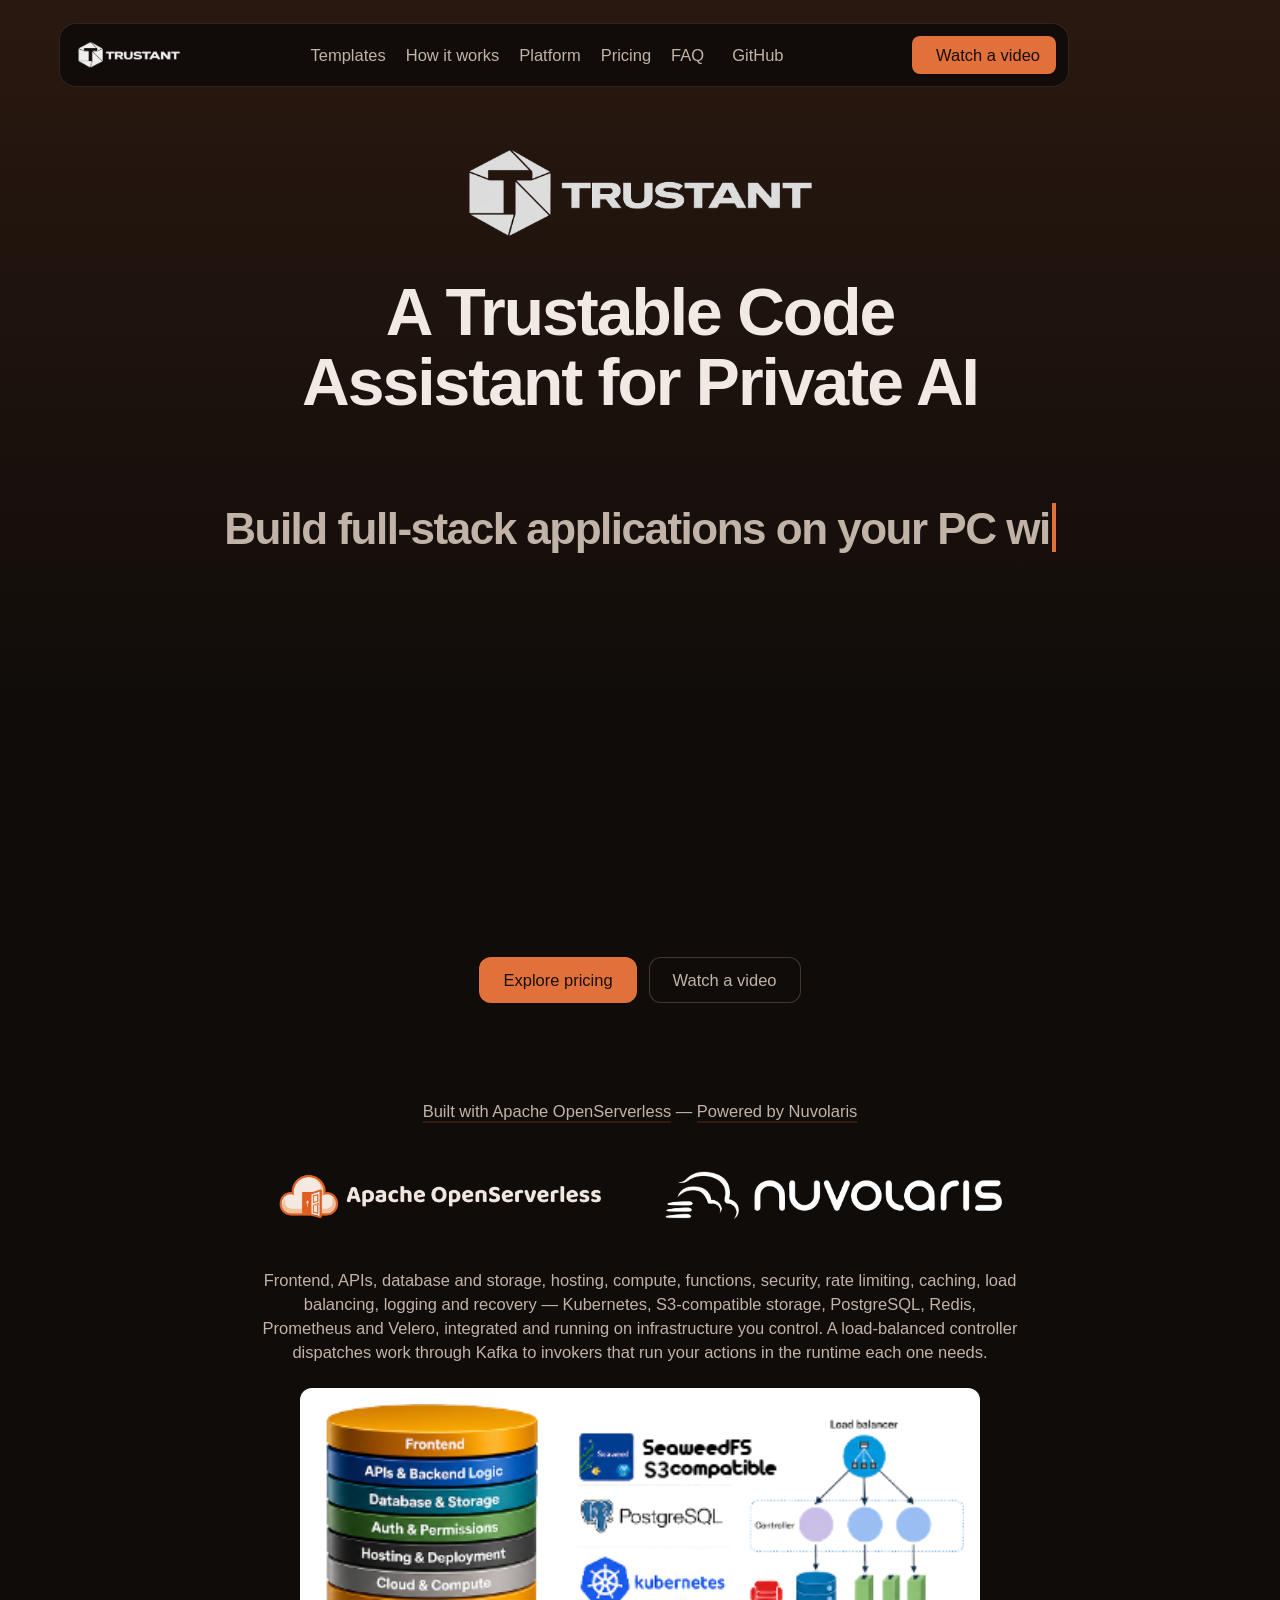
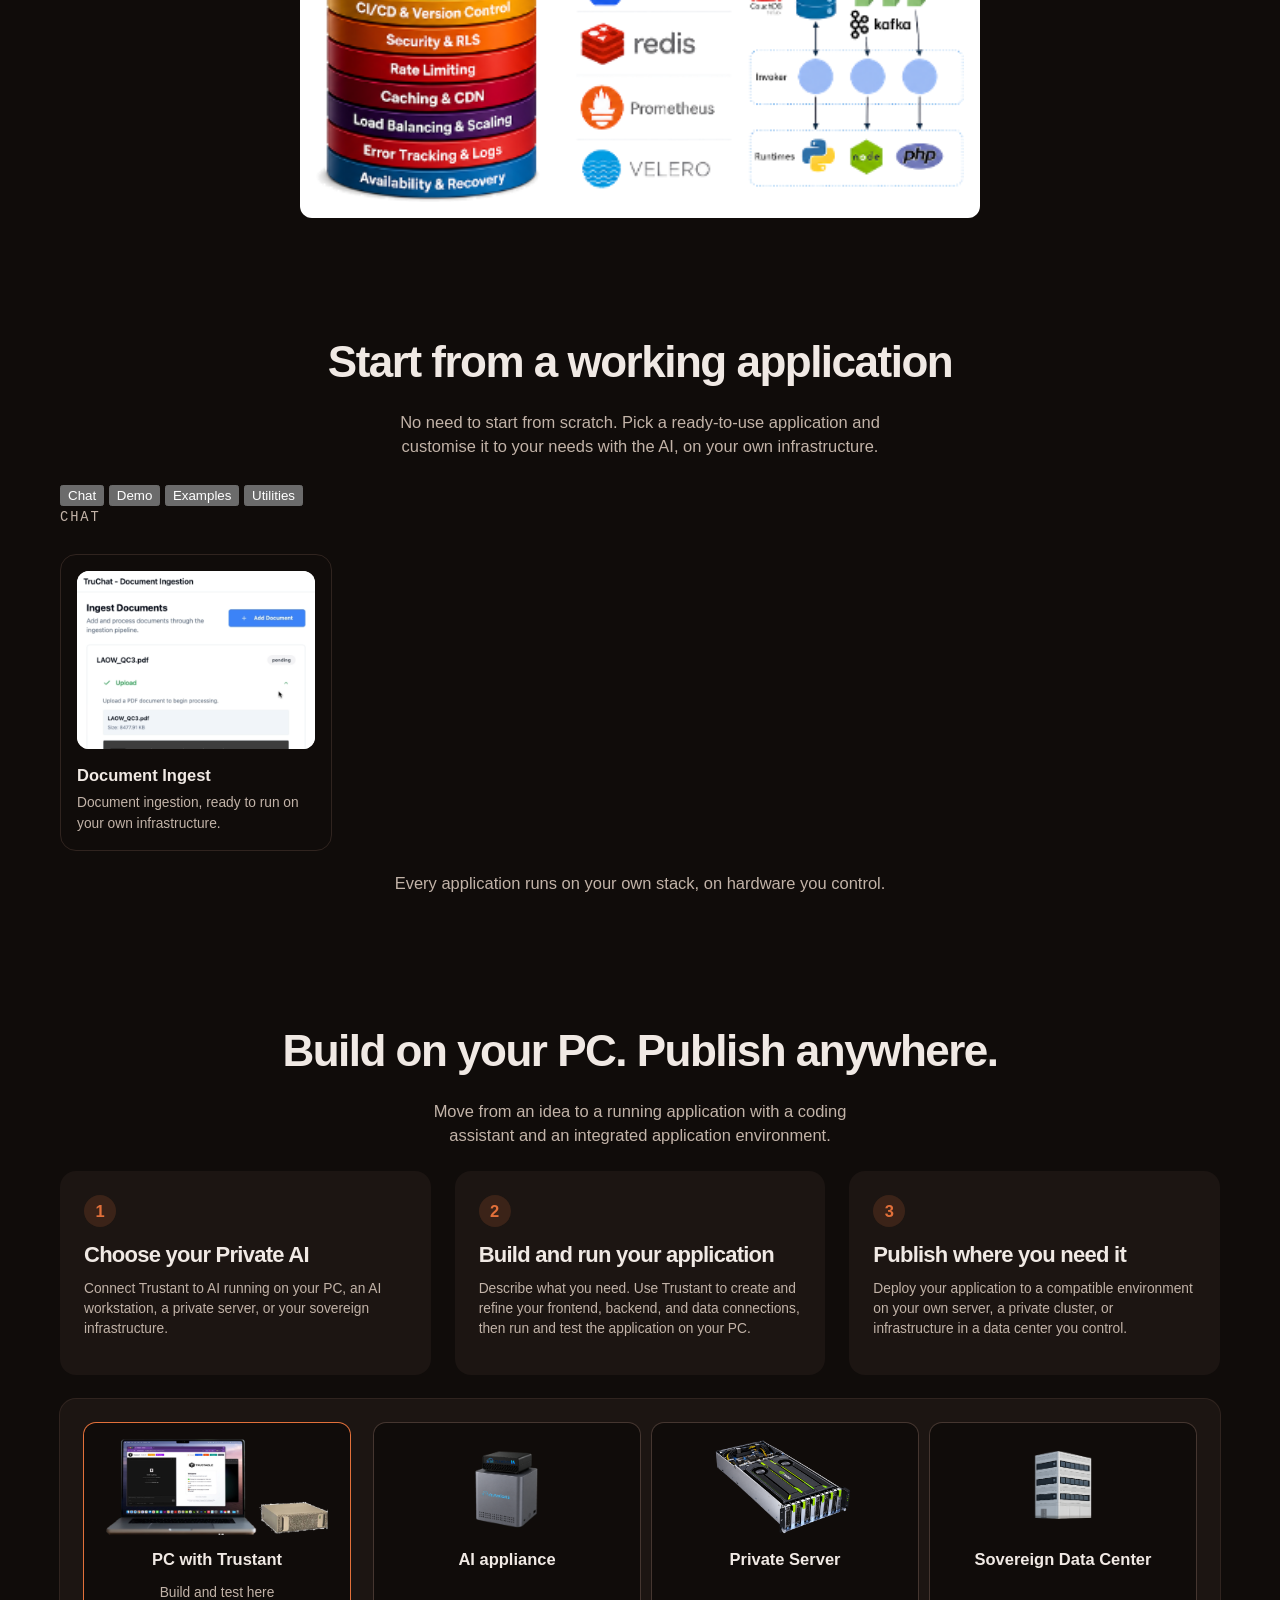
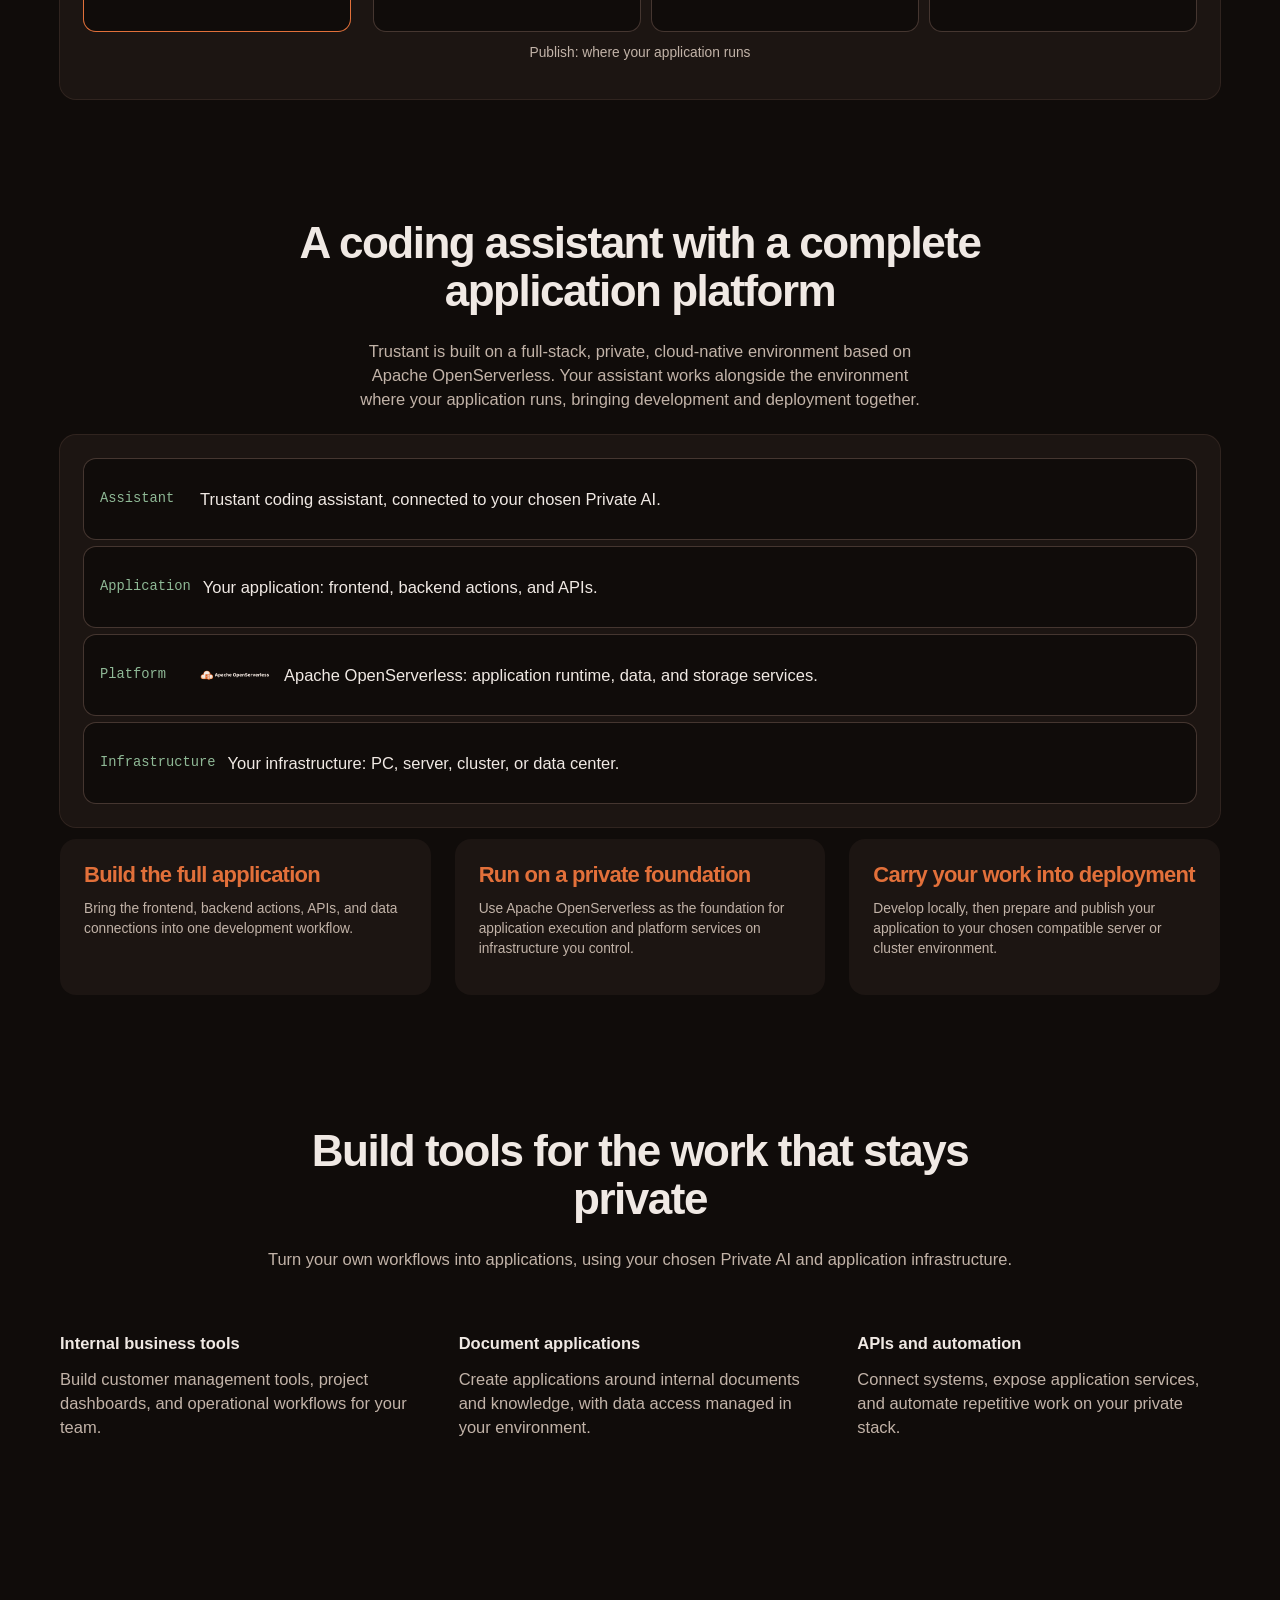
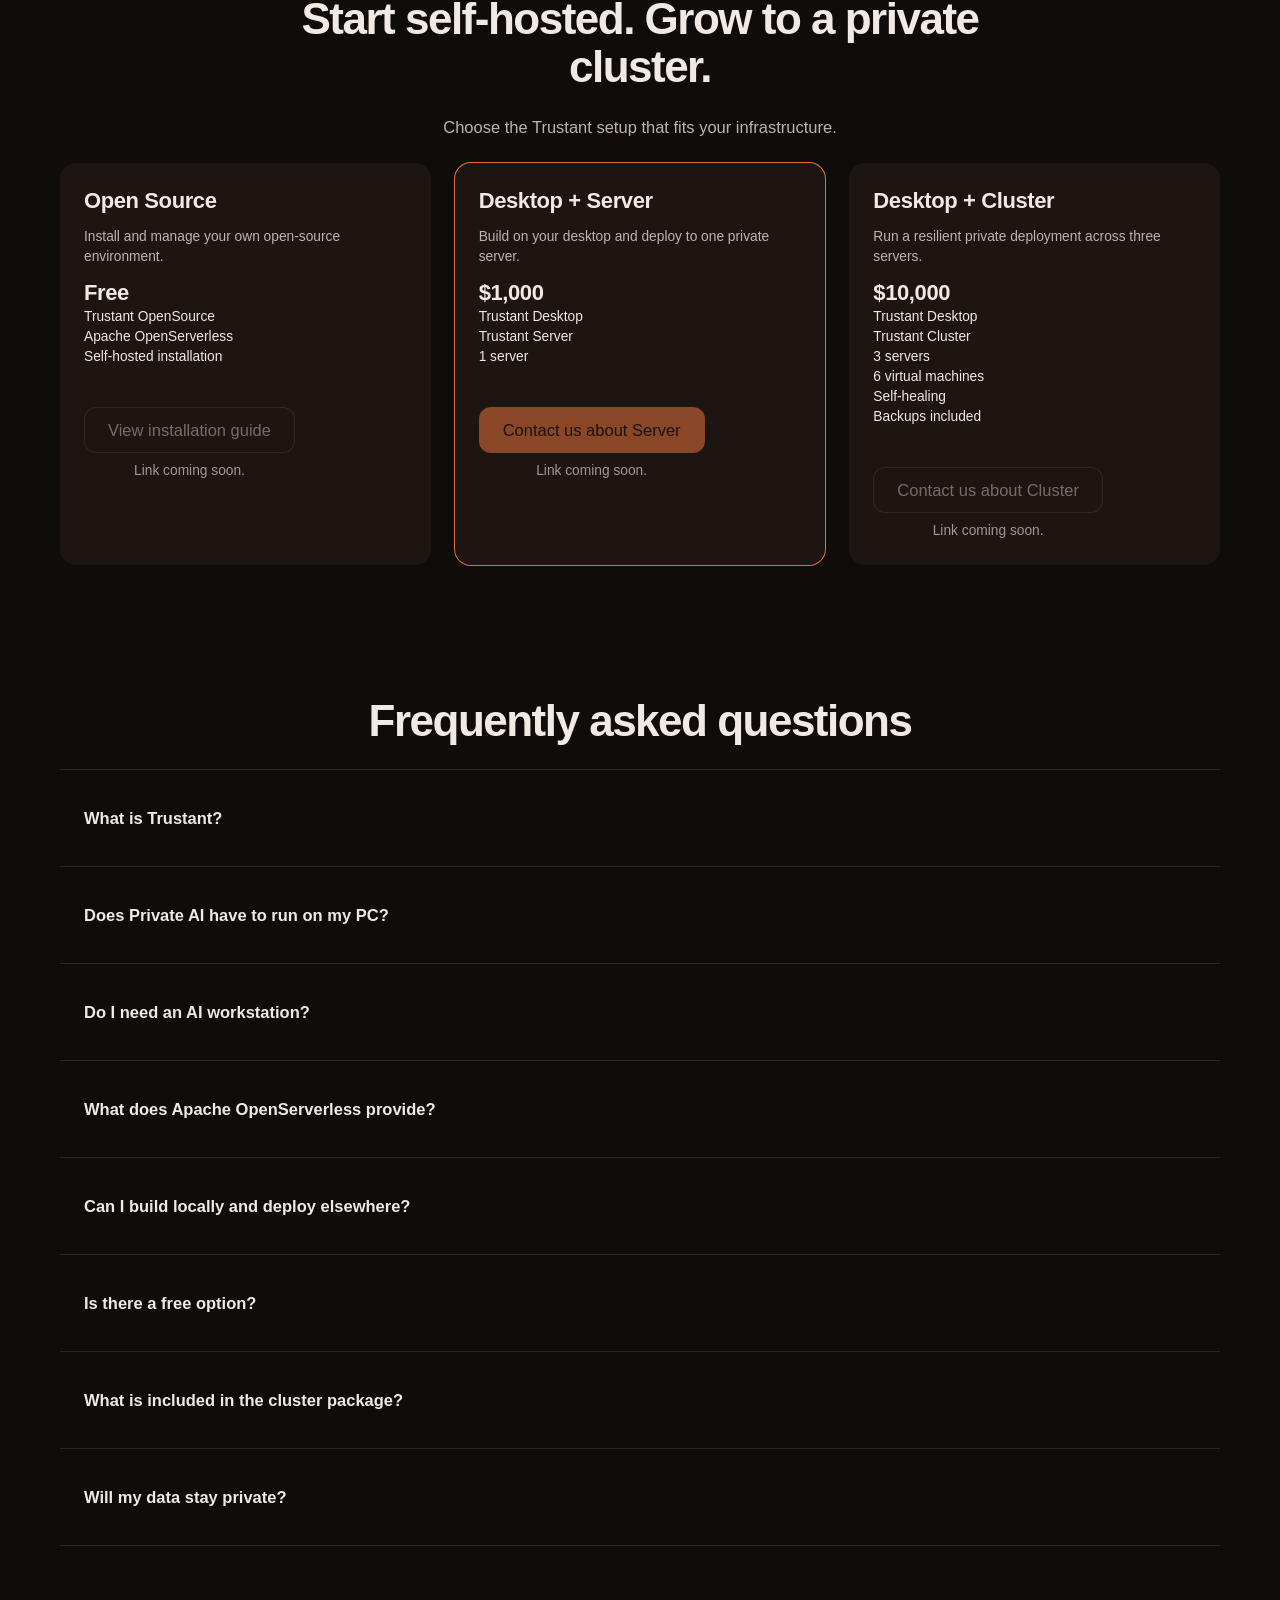
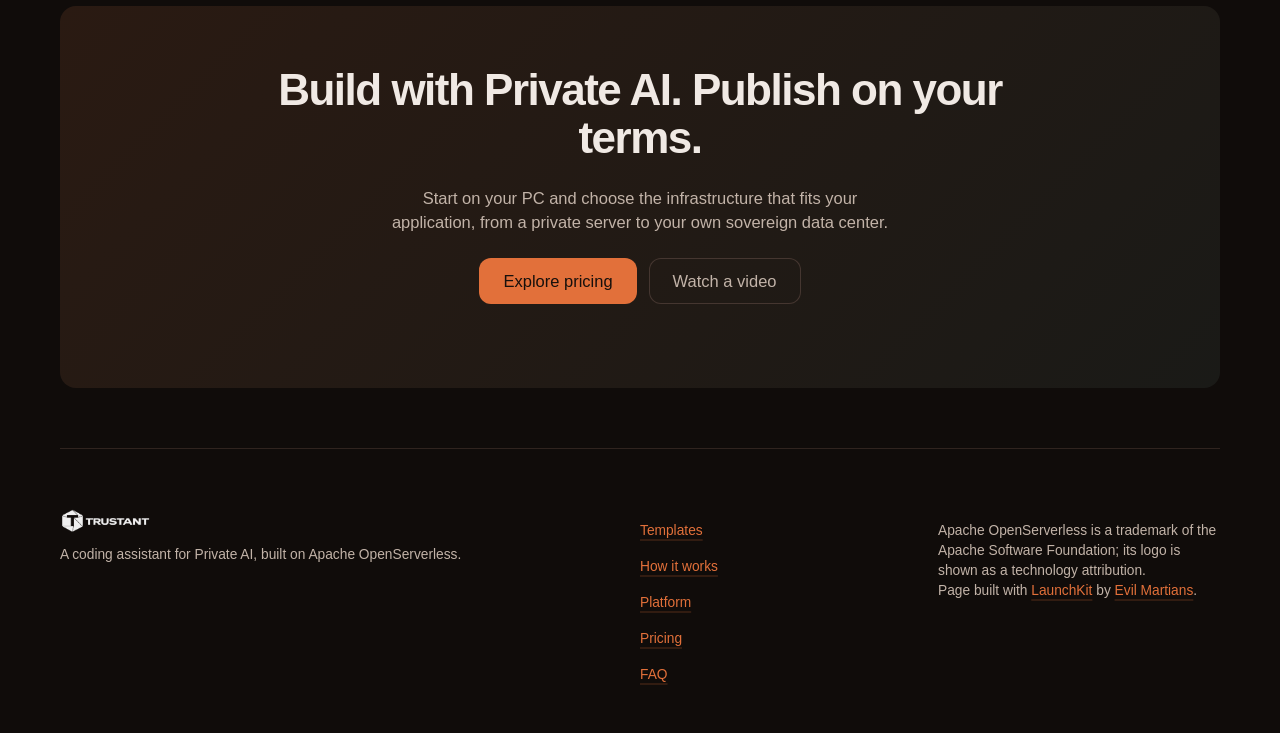
==== index1.html @ 0a7126ac "trustant new site" ====
<!DOCTYPE html>
<html lang="en" class="theme-light">

<head>
  <meta charset="utf-8" />
  <title>Trustant — A Trustable Code Assistant for Private AI</title>
  <meta
    content="Build full-stack applications with Private AI on your PC, workstation, private server, or sovereign infrastructure. Powered by Apache OpenServerless."
    name="description" />
  <meta content="width=device-width, initial-scale=1" name="viewport" />

  <!-- Open Graph -->
  <meta property="og:type" content="website" />
  <meta property="og:site_name" content="Trustant" />
  <meta property="og:locale" content="en_US" />
  <meta property="og:title" content="Trustant — A Trustable Code Assistant for Private AI" />
  <meta property="og:description"
    content="Build full-stack applications with Private AI on your PC, workstation, private server, or sovereign infrastructure. Powered by Apache OpenServerless." />
  <meta property="og:image" content="images/logo-trustant.png" />
  <meta name="twitter:card" content="summary_large_image" />
  <meta name="twitter:title" content="Trustant — A Trustable Code Assistant for Private AI" />
  <meta name="twitter:description"
    content="Build full-stack applications with Private AI on your PC, workstation, private server, or sovereign infrastructure. Powered by Apache OpenServerless." />
  <meta name="twitter:image" content="images/logo-trustant.png" />

  <!-- Favicon and icons -->
  <link rel="icon" href="images/favicon/favicon.ico" sizes="32x32" />
  <link rel="icon" href="images/favicon/icon.svg" type="image/svg+xml" />
  <link rel="apple-touch-icon" href="images/favicon/apple-touch-icon.png" />

  <!-- Preload fonts (hosted locally; no remote font services) -->
  <link rel="preload" href="fonts/InterVariable.woff2" as="font" type="font/woff2" crossorigin />

  <!-- Styles -->
  <link href="vendor/font-awesome-6.7.2/css/all.min.css" rel="stylesheet" />
  <link href="css/index.css" rel="stylesheet" type="text/css" />
  <link href="css/pricing.css" rel="stylesheet" type="text/css" />
  <link href="css/tablet.css" rel="stylesheet" type="text/css" />
  <link href="css/mobile.css" rel="stylesheet" type="text/css" />
  <link href="css/trustant.css?v=2" rel="stylesheet" type="text/css" />
  <script src="js/main.js?v=2" type="text/javascript" defer></script>

  <!--
    Hold the first paint until the page is assembled, so nothing is shown
    half-built: no fallback-font flash, and no glimpse of the motto as a bare
    list before the typewriter takes it over.

    This is inline and in the head on purpose. It has to run before the body is
    parsed, which the deferred main.js cannot do. The class is also *added from
    script* rather than written into the markup or the stylesheet: if it lived
    there, a blocked or failed script would leave the page permanently
    invisible. Applied here, the worst case is that the gate never goes up and
    the page renders exactly as it would have anyway.
  -->
  <script>
    (function () {
      var root = document.documentElement;
      root.classList.add("loading");

      // Never leave the page hidden because something stalled.
      var timer = setTimeout(reveal, 1500);

      function reveal() {
        clearTimeout(timer);
        root.classList.remove("loading");
      }

      // Fonts are the main cause of the visible reflow: document.fonts.ready
      // resolves once they have settled. Reveal on failure too, and wait for
      // the DOM either way so the motto is never seen as a bare list.
      document.addEventListener("DOMContentLoaded", function () {
        var fonts = document.fonts ? document.fonts.ready : null;
        if (fonts && fonts.then) fonts.then(reveal, reveal);
        else reveal();
      });
    })();
  </script>
</head>

<body>
  <a href="#main" class="skip-link">Skip to main content</a>
  <div class="background-gradient"></div>
  <div class="page-container">

    <!-- 1. Header -->
    <header class="nav-container">
      <a href="#top" class="nav-brand"><img src="images/logo-trustant.png" width="106" height="28"
          alt="Trustant" /></a>
      <nav id="site-nav" class="nav-menu" data-navigation aria-label="Sections">
        <a href="#templates" class="nav-link">Templates</a>
        <a href="#how-it-works" class="nav-link">How it works</a>
        <a href="#platform" class="nav-link">Platform</a>
        <a href="#pricing" class="nav-link">Pricing</a>
        <a href="#faq" class="nav-link">FAQ</a>
        <a href="https://github.com/trustant/trustant" class="nav-link nav-link-icon" target="_blank"
          rel="noopener">
          <span class="fa-brands fa-github icon s" aria-hidden="true"></span> GitHub
        </a>
        <div class="button-group stacked margin-top-l mobile-only">
          <button type="button" class="button primary" data-video-open>
            <span class="fa-solid fa-play icon s" aria-hidden="true"></span> Watch a video
          </button>
        </div>
      </nav>
      <div class="button-group">
        <button type="button" class="button primary compact hide-on-mobile nav-watch" data-video-open>
          <span class="fa-solid fa-play icon s" aria-hidden="true"></span> Watch a video
        </button>
        <button class="button ghost compact nav-hamburger" data-mobile-toggle aria-label="Show menu"
          aria-expanded="false" aria-controls="site-nav">
          <span class="fa-solid fa-bars icon m" aria-hidden="true"></span>
        </button>
      </div>
    </header>

    <main id="main">

      <!-- 2. Hero and introduction video -->
      <section id="top">
        <div class="heading hero centered">
          <img class="hero-logo" src="images/logo-trustant.png" width="360" height="94" alt="Trustant" />
          <h1 class="balanced">A Trustable Code Assistant for Private AI</h1>
          <!-- The messages ship as a plain list so they are all readable without
               JavaScript, or under reduced motion. The script replaces the list
               with a single line that composes each message in turn. -->
          <div class="motto" id="motto">
            <ul class="motto-list" id="motto-list">
              <li>Build full-stack applications on your PC with AI you control</li>
              <li>Run your AI locally, on a workstation, a private server or your own data center</li>
              <li>Then publish your application wherever you need it</li>
            </ul>
          </div>
          <figure class="hero-anim">
            <video class="hero-anim-video" src="video/truustant-anim.mp4" width="300" height="130" autoplay loop muted
              playsinline preload="auto"
              aria-label="Trustant building an application from a written description."></video>
          </figure>

          <div class="button-group margin-paragraph centered">
            <a href="#pricing" class="button primary">Explore pricing</a>
            <button type="button" class="button tertiary" data-video-open>Watch a video</button>
          </div>
        </div>

        <div class="tech-foundation">
          <p class="paragraph m secondary tech-foundation-lead">
            <a href="https://openserverless.apache.org" target="_blank" rel="noopener">Built with Apache
              OpenServerless</a> — <a href="https://nuvolaris.io" target="_blank" rel="noopener">Powered by
              Nuvolaris</a>
          </p>
          <!-- The logos repeat the two links above, so they are decorative here:
               announcing them again would read the same names twice over. -->
          <div class="tech-foundation-logos" aria-hidden="true">
            <a href="https://openserverless.apache.org" target="_blank" rel="noopener" class="tech-foundation-logo"
              tabindex="-1">
              <img src="images/apache-openserverless.png" width="2172" height="724" alt="" />
            </a>
            <a href="https://nuvolaris.io" target="_blank" rel="noopener" class="tech-foundation-logo"
              tabindex="-1">
              <img src="images/logo-nuvolaris.svg" width="2000" height="312" alt="" />
            </a>
          </div>
          <p class="paragraph m secondary tech-foundation-text">
            Frontend, APIs, database and storage, hosting, compute, functions, security, rate limiting, caching,
            load balancing, logging and recovery — Kubernetes, S3-compatible storage, PostgreSQL, Redis,
            Prometheus and Velero, integrated and running on infrastructure you control. A load-balanced
            controller dispatches work through Kafka to invokers that run your actions in the runtime each one
            needs.
          </p>
          <img class="stack-image" src="images/nuvolaris-stack.png" width="421" height="258" loading="lazy"
            alt="The platform stack: layered services alongside S3-compatible storage, PostgreSQL, Kubernetes, Redis, Prometheus and Velero, with a load-balanced controller, Kafka and multi-runtime invoker architecture." />
        </div>
      </section>

      <!-- 3. Templates -->
      <section id="templates">
        <div class="heading centered">
          <h2 class="no-top-margin">Start from a working application</h2>
          <p class="paragraph m secondary balanced">
            No need to start from scratch. Pick a ready-to-use application and customise it to your needs with
            the AI, on your own infrastructure.
          </p>
        </div>
        <!-- Progressive tabs: the groups below are a plain stacked list
             until the script turns them into tabpanels, so the whole
             catalogue stays readable without JavaScript. -->
        <div class="template-tabs" role="tablist" aria-label="Template groups">
          <button class="template-tab" type="button" role="tab" id="tab-chat"
            aria-controls="panel-chat" aria-selected="true">Chat</button>
          <button class="template-tab" type="button" role="tab" id="tab-demo"
            aria-controls="panel-demo" aria-selected="false">Demo</button>
          <button class="template-tab" type="button" role="tab" id="tab-examples"
            aria-controls="panel-examples" aria-selected="false">Examples</button>
          <button class="template-tab" type="button" role="tab" id="tab-utilities"
            aria-controls="panel-utilities" aria-selected="false">Utilities</button>
        </div>
        <div class="template-group" id="panel-chat" role="tabpanel" aria-labelledby="tab-chat">
          <h3 class="template-group-title">Chat</h3>
          <ul class="template-grid">
            <li class="template-card">
              <a href="https://github.com/trustable-ai/truingest" target="_blank" rel="noopener">
                <span class="template-shot">
                  <img src="images/templates/truingest.png" width="600" height="800" loading="lazy" alt="" />
                </span>
                <span class="template-name">Document Ingest</span>
                <span class="template-note">Document ingestion, ready to run on your own infrastructure.</span>
              </a>
            </li>
          </ul>
        </div>
        <div class="template-group" id="panel-demo" role="tabpanel" aria-labelledby="tab-demo">
          <h3 class="template-group-title">Demo</h3>
          <ul class="template-grid">
            <li class="template-card">
              <a href="https://github.com/trustable-ai/truk8s" target="_blank" rel="noopener">
                <span class="template-shot">
                  <img src="images/templates/truk8s.png" width="600" height="800" loading="lazy" alt="" />
                </span>
                <span class="template-name">Kubernetes Manager</span>
                <span class="template-note">Manage Kubernetes from a browser interface.</span>
              </a>
            </li>
            <li class="template-card">
              <a href="https://github.com/trustable-ai/securitycheck" target="_blank" rel="noopener">
                <span class="template-shot">
                  <img src="images/templates/securitycheck.png" width="600" height="800" loading="lazy" alt="" />
                </span>
                <span class="template-name">Security Check</span>
                <span class="template-note">Check an application for common security problems.</span>
              </a>
            </li>
            <li class="template-card">
              <a href="https://github.com/trustable-ai/tetris" target="_blank" rel="noopener">
                <span class="template-shot">
                  <img src="images/templates/tetris.png" width="600" height="800" loading="lazy" alt="" />
                </span>
                <span class="template-name">Tetris</span>
                <span class="template-note">A game, to show a full application need not be large.</span>
              </a>
            </li>
          </ul>
        </div>
        <div class="template-group" id="panel-examples" role="tabpanel" aria-labelledby="tab-examples">
          <h3 class="template-group-title">Examples</h3>
          <ul class="template-grid">
            <li class="template-card">
              <a href="https://github.com/trustable-ai/minicrm" target="_blank" rel="noopener">
                <span class="template-shot">
                  <img src="images/templates/minicrm.png" width="600" height="800" loading="lazy" alt="" />
                </span>
                <span class="template-name">Mini CRM</span>
                <span class="template-note">Customers on one side, scheduled activities on the other.</span>
              </a>
            </li>
            <li class="template-card">
              <a href="https://github.com/trustable-ai/projectdashboard" target="_blank" rel="noopener">
                <span class="template-shot">
                  <img src="images/templates/projectdashboard.png" width="1670" height="1734" loading="lazy" alt="" />
                </span>
                <span class="template-name">Project Dashboard</span>
                <span class="template-note">Track projects and what is due next.</span>
              </a>
            </li>
            <li class="template-card">
              <a href="https://github.com/trustable-ai/appsuite" target="_blank" rel="noopener">
                <span class="template-shot">
                  <img src="images/templates/appsuite.png" width="600" height="800" loading="lazy" alt="" />
                </span>
                <span class="template-name">App Suite</span>
                <span class="template-note">A small suite of everyday productivity tools.</span>
              </a>
            </li>
            <li class="template-card">
              <a href="https://github.com/trustable-ai/newsaggregator" target="_blank" rel="noopener">
                <span class="template-shot">
                  <img src="images/templates/newsaggregator.png" width="600" height="800" loading="lazy" alt="" />
                </span>
                <span class="template-name">News Aggregator</span>
                <span class="template-note">Collect and read feeds in one place.</span>
              </a>
            </li>
            <li class="template-card">
              <a href="https://github.com/trustable-ai/apistatusmonitor" target="_blank" rel="noopener">
                <span class="template-shot">
                  <img src="images/templates/apistatusmonitor.png" width="600" height="800" loading="lazy" alt="" />
                </span>
                <span class="template-name">API Status Monitor</span>
                <span class="template-note">Watch the APIs you depend on.</span>
              </a>
            </li>
          </ul>
        </div>
        <div class="template-group" id="panel-utilities" role="tabpanel" aria-labelledby="tab-utilities">
          <h3 class="template-group-title">Utilities</h3>
          <ul class="template-grid">
            <li class="template-card">
              <a href="https://github.com/trustable-ai/postgresqlconsole" target="_blank" rel="noopener">
                <span class="template-shot">
                  <img src="images/templates/postgresqlconsole.png" width="600" height="800" loading="lazy" alt="" />
                </span>
                <span class="template-name">PostgreSQL Console</span>
                <span class="template-note">Query a PostgreSQL database from the browser.</span>
              </a>
            </li>
            <li class="template-card">
              <a href="https://github.com/trustable-ai/redisconsole" target="_blank" rel="noopener">
                <span class="template-shot">
                  <img src="images/templates/redisconsole.png" width="600" height="800" loading="lazy" alt="" />
                </span>
                <span class="template-name">REDIS Console</span>
                <span class="template-note">Inspect and edit Redis keys.</span>
              </a>
            </li>
            <li class="template-card">
              <a href="https://github.com/trustable-ai/jsonformatter" target="_blank" rel="noopener">
                <span class="template-shot">
                  <img src="images/templates/jsonformatter.png" width="600" height="800" loading="lazy" alt="" />
                </span>
                <span class="template-name">JSON Formatter</span>
                <span class="template-note">Format and inspect JSON documents.</span>
              </a>
            </li>
            <li class="template-card">
              <a href="https://github.com/trustable-ai/urlmetadata" target="_blank" rel="noopener">
                <span class="template-shot">
                  <img src="images/templates/urlmetadata.png" width="600" height="800" loading="lazy" alt="" />
                </span>
                <span class="template-name">URL Metadata</span>
                <span class="template-note">Read the metadata behind a URL.</span>
              </a>
            </li>
          </ul>
        </div>

        <p class="paragraph m secondary text-centered">
          Every application runs on your own stack, on hardware you control.
        </p>
      </section>

      <!-- 4. Build on your PC. Publish anywhere. -->
      <section id="how-it-works">
        <div class="heading centered">
          <h2 class="no-top-margin">Build on your PC. Publish anywhere.</h2>
          <p class="paragraph m secondary balanced">
            Move from an idea to a running application with a coding assistant and an integrated application
            environment.
          </p>
        </div>
        <div class="grid columns-3 gap-l">
          <div class="feature-card">
            <div class="step-number" aria-hidden="true">1</div>
            <div class="feature-heading">
              <h3 class="no-top-margin">Choose your Private AI</h3>
              <p class="paragraph s secondary">
                Connect Trustant to AI running on your PC, an AI workstation, a private server, or your sovereign
                infrastructure.
              </p>
            </div>
          </div>
          <div class="feature-card">
            <div class="step-number" aria-hidden="true">2</div>
            <div class="feature-heading">
              <h3 class="no-top-margin">Build and run your application</h3>
              <p class="paragraph s secondary">
                Describe what you need. Use Trustant to create and refine your frontend, backend, and data
                connections, then run and test the application on your PC.
              </p>
            </div>
          </div>
          <div class="feature-card">
            <div class="step-number" aria-hidden="true">3</div>
            <div class="feature-heading">
              <h3 class="no-top-margin">Publish where you need it</h3>
              <p class="paragraph s secondary">
                Deploy your application to a compatible environment on your own server, a private cluster, or
                infrastructure in a data center you control.
              </p>
            </div>
          </div>
        </div>

        <!-- Flow graphic: where the application is published. -->
        <div class="diagram margin-top-l">
          <div class="flow-group">
          <div class="flow-row">
            <div class="flow-node accent">
              <img class="flow-image" src="images/mac+spark.png" width="644" height="279" loading="lazy"
                alt="A laptop running Trustant beside an AI workstation." />
              <p class="paragraph m bold no-top-margin">PC with Trustant</p>
              <p class="paragraph s tertiary">Build and test here</p>
            </div>
            <div class="flow-arrow" aria-hidden="true">
              <span class="fa-solid fa-arrow-right icon m"></span>
            </div>
            <div class="flow-node">
              <img class="flow-image" src="images/local-ai.png" width="782" height="974" loading="lazy"
                alt="A compact AI appliance for a single desk." />
              <p class="paragraph m bold no-top-margin">AI appliance</p>
            </div>
            <div class="flow-node">
              <img class="flow-image" src="images/private-ai.png" width="502" height="334" loading="lazy"
                alt="A rack-mounted GPU server." />
              <p class="paragraph m bold no-top-margin">Private Server</p>
            </div>
            <div class="flow-node">
              <img class="flow-image" src="images/sovereign-ai.png" width="378" height="450" loading="lazy"
                alt="A data center building." />
              <p class="paragraph m bold no-top-margin">Sovereign Data Center</p>
            </div>
          </div>
          <p class="paragraph s tertiary text-centered">Publish: where your application runs</p>
          </div>
        </div>

      </section>

      <!-- 5. The platform behind the assistant -->
      <section id="platform">
        <div class="heading centered">
          <h2 class="no-top-margin">A coding assistant with a complete application platform</h2>
          <p class="paragraph m secondary balanced">
            Trustant is built on a full-stack, private, cloud-native environment based on Apache OpenServerless.
            Your assistant works alongside the environment where your application runs, bringing development and
            deployment together.
          </p>
        </div>

        <!-- Stack diagram, top to bottom. -->
        <div class="diagram">
          <div class="stack-layer">
            <span class="layer-label">Assistant</span>
            <p class="paragraph m">Trustant coding assistant, connected to your chosen Private AI.</p>
          </div>
          <div class="stack-layer">
            <span class="layer-label">Application</span>
            <p class="paragraph m">Your application: frontend, backend actions, and APIs.</p>
          </div>
          <div class="stack-layer">
            <span class="layer-label">Platform</span>
            <img src="images/apache-openserverless.png" width="24" height="24" loading="lazy" alt="" />
            <p class="paragraph m">Apache OpenServerless: application runtime, data, and storage services.</p>
          </div>
          <div class="stack-layer">
            <span class="layer-label">Infrastructure</span>
            <p class="paragraph m">Your infrastructure: PC, server, cluster, or data center.</p>
          </div>
        </div>

        <div class="grid columns-3 gap-l">
          <div class="feature-card">
            <div class="feature-heading">
              <h3 class="color-accent no-top-margin">Build the full application</h3>
              <p class="paragraph s secondary">
                Bring the frontend, backend actions, APIs, and data connections into one development workflow.
              </p>
            </div>
          </div>
          <div class="feature-card">
            <div class="feature-heading">
              <h3 class="color-accent no-top-margin">Run on a private foundation</h3>
              <p class="paragraph s secondary">
                Use Apache OpenServerless as the foundation for application execution and platform services on
                infrastructure you control.
              </p>
            </div>
          </div>
          <div class="feature-card">
            <div class="feature-heading">
              <h3 class="color-accent no-top-margin">Carry your work into deployment</h3>
              <p class="paragraph s secondary">
                Develop locally, then prepare and publish your application to your chosen compatible server or
                cluster environment.
              </p>
            </div>
          </div>
        </div>
      </section>

      <!-- 6. Applications you can build -->
      <section>
        <div class="heading centered">
          <h2 class="no-top-margin">Build tools for the work that stays private</h2>
          <p class="paragraph m secondary balanced">
            Turn your own workflows into applications, using your chosen Private AI and application infrastructure.
          </p>
        </div>
        <div class="cards-with-icons-container">
          <div class="card-with-icon horizontal">
            <div class="fa-solid fa-table-columns icon xl color-accent" aria-hidden="true"></div>
            <div class="feature-heading">
              <p class="paragraph m bold">Internal business tools</p>
              <p class="paragraph m secondary">
                Build customer management tools, project dashboards, and operational workflows for your team.
              </p>
            </div>
          </div>
          <div class="card-with-icon horizontal">
            <div class="fa-regular fa-file-lines icon xl color-accent" aria-hidden="true"></div>
            <div class="feature-heading">
              <p class="paragraph m bold">Document applications</p>
              <p class="paragraph m secondary">
                Create applications around internal documents and knowledge, with data access managed in your
                environment.
              </p>
            </div>
          </div>
          <div class="card-with-icon horizontal">
            <div class="fa-solid fa-gears icon xl color-accent" aria-hidden="true"></div>
            <div class="feature-heading">
              <p class="paragraph m bold">APIs and automation</p>
              <p class="paragraph m secondary">
                Connect systems, expose application services, and automate repetitive work on your private stack.
              </p>
            </div>
          </div>
        </div>
      </section>

      <!-- 7. Pricing -->
      <section id="pricing">
        <div class="heading centered">
          <h2 class="no-top-margin">Start self-hosted. Grow to a private cluster.</h2>
          <p class="paragraph m secondary balanced">Choose the Trustant setup that fits your infrastructure.</p>
        </div>
        <div class="grid columns-3 gap-l">

          <div class="feature-card justified-vertically">
            <div>
              <div class="feature-heading">
                <p class="paragraph l bold no-top-margin">Open Source</p>
                <p class="paragraph s secondary">Install and manage your own open-source environment.</p>
                <div class="price-line">
                  <div class="paragraph l bold">Free</div>
                </div>
              </div>
              <div class="feature-list">
                <div class="feature-item paragraph s">
                  <div class="fa-regular fa-square-check icon m" aria-hidden="true"></div>
                  <div>Trustant OpenSource</div>
                </div>
                <div class="feature-item paragraph s">
                  <div class="fa-regular fa-square-check icon m" aria-hidden="true"></div>
                  <div>Apache OpenServerless</div>
                </div>
                <div class="feature-item paragraph s">
                  <div class="fa-regular fa-square-check icon m" aria-hidden="true"></div>
                  <div>Self-hosted installation</div>
                </div>
              </div>
            </div>
            <div class="margin-top-l">
              <!-- TODO before publication: replace with the confirmed installation documentation URL. -->
              <span class="button tertiary full-width unavailable" aria-disabled="true"
                role="link">View installation guide</span>
              <small class="paragraph s tertiary pending-note">Link coming soon.</small>
            </div>
          </div>

          <div class="feature-card justified-vertically highlighted">
            <div>
              <div class="feature-heading">
                <p class="paragraph l bold no-top-margin">Desktop + Server</p>
                <p class="paragraph s secondary">Build on your desktop and deploy to one private server.</p>
                <div class="price-line">
                  <div class="paragraph l bold">$1,000</div>
                </div>
              </div>
              <div class="feature-list">
                <div class="feature-item paragraph s">
                  <div class="fa-regular fa-square-check icon m" aria-hidden="true"></div>
                  <div>Trustant Desktop</div>
                </div>
                <div class="feature-item paragraph s">
                  <div class="fa-regular fa-square-check icon m" aria-hidden="true"></div>
                  <div>Trustant Server</div>
                </div>
                <div class="feature-item paragraph s">
                  <div class="fa-regular fa-square-check icon m" aria-hidden="true"></div>
                  <div>1 server</div>
                </div>
              </div>
            </div>
            <div class="margin-top-l">
              <!-- TODO before publication: replace with the confirmed sales destination. -->
              <span class="button primary full-width unavailable" aria-disabled="true"
                role="link">Contact us about Server</span>
              <small class="paragraph s tertiary pending-note">Link coming soon.</small>
            </div>
          </div>

          <div class="feature-card justified-vertically">
            <div>
              <div class="feature-heading">
                <p class="paragraph l bold no-top-margin">Desktop + Cluster</p>
                <p class="paragraph s secondary">Run a resilient private deployment across three servers.</p>
                <div class="price-line">
                  <div class="paragraph l bold">$10,000</div>
                </div>
              </div>
              <div class="feature-list">
                <div class="feature-item paragraph s">
                  <div class="fa-regular fa-square-check icon m" aria-hidden="true"></div>
                  <div>Trustant Desktop</div>
                </div>
                <div class="feature-item paragraph s">
                  <div class="fa-regular fa-square-check icon m" aria-hidden="true"></div>
                  <div>Trustant Cluster</div>
                </div>
                <div class="feature-item paragraph s">
                  <div class="fa-regular fa-square-check icon m" aria-hidden="true"></div>
                  <div>3 servers</div>
                </div>
                <div class="feature-item paragraph s">
                  <div class="fa-regular fa-square-check icon m" aria-hidden="true"></div>
                  <div>6 virtual machines</div>
                </div>
                <div class="feature-item paragraph s">
                  <div class="fa-regular fa-square-check icon m" aria-hidden="true"></div>
                  <div>Self-healing</div>
                </div>
                <div class="feature-item paragraph s">
                  <div class="fa-regular fa-square-check icon m" aria-hidden="true"></div>
                  <div>Backups included</div>
                </div>
              </div>
            </div>
            <div class="margin-top-l">
              <!-- TODO before publication: replace with the confirmed sales destination. -->
              <span class="button tertiary full-width unavailable" aria-disabled="true"
                role="link">Contact us about Cluster</span>
              <small class="paragraph s tertiary pending-note">Link coming soon.</small>
            </div>
          </div>

        </div>
      </section>

      <!-- 8. Frequently asked questions -->
      <section id="faq">
        <div class="heading centered">
          <h2 class="no-top-margin">Frequently asked questions</h2>
        </div>
        <div class="accordion-container">

          <details class="accordion-item" name="faq">
            <summary class="accordion-toggle">
              <p class="paragraph m bold">What is Trustant?</p>
              <span class="accordion-chevron fa-solid fa-chevron-down" aria-hidden="true"></span>
            </summary>
            <div class="accordion-content">
              <p>
                Trustant is a coding assistant for Private AI, built on a full-stack, private, cloud-native
                environment based on Apache OpenServerless. It brings application development and the environment
                where your application runs into one workflow.
              </p>
            </div>
          </details>

          <details class="accordion-item" name="faq">
            <summary class="accordion-toggle">
              <p class="paragraph m bold">Does Private AI have to run on my PC?</p>
              <span class="accordion-chevron fa-solid fa-chevron-down" aria-hidden="true"></span>
            </summary>
            <div class="accordion-content">
              <p>
                No. You can use AI on your PC, an AI workstation such as NVIDIA DGX Spark, a private server, or
                sovereign infrastructure in a data center you control.
              </p>
            </div>
          </details>

          <details class="accordion-item" name="faq">
            <summary class="accordion-toggle">
              <p class="paragraph m bold">Do I need an AI workstation?</p>
              <span class="accordion-chevron fa-solid fa-chevron-down" aria-hidden="true"></span>
            </summary>
            <div class="accordion-content">
              <p>
                An AI workstation is one option. Your setup depends on the model you choose and the resources it
                needs; you can also use local AI or a private AI server.
              </p>
            </div>
          </details>

          <details class="accordion-item" name="faq">
            <summary class="accordion-toggle">
              <p class="paragraph m bold">What does Apache OpenServerless provide?</p>
              <span class="accordion-chevron fa-solid fa-chevron-down" aria-hidden="true"></span>
            </summary>
            <div class="accordion-content">
              <p>
                Apache OpenServerless provides the foundation for the private application environment underneath
                Trustant, including application execution and platform services. Trustant adds the coding assistant
                experience to that foundation.
              </p>
            </div>
          </details>

          <details class="accordion-item" name="faq">
            <summary class="accordion-toggle">
              <p class="paragraph m bold">Can I build locally and deploy elsewhere?</p>
              <span class="accordion-chevron fa-solid fa-chevron-down" aria-hidden="true"></span>
            </summary>
            <div class="accordion-content">
              <p>
                Yes. Build and test on your PC, then deploy to a compatible server, cluster, or data center
                environment. Choose the deployment destination and configure its services and access for your
                application.
              </p>
            </div>
          </details>

          <details class="accordion-item" name="faq">
            <summary class="accordion-toggle">
              <p class="paragraph m bold">Is there a free option?</p>
              <span class="accordion-chevron fa-solid fa-chevron-down" aria-hidden="true"></span>
            </summary>
            <div class="accordion-content">
              <p>
                Yes. Install Trustant OpenSource and Apache OpenServerless yourself for a free, self-hosted software
                setup. You provide and operate the infrastructure.
              </p>
            </div>
          </details>

          <details class="accordion-item" name="faq">
            <summary class="accordion-toggle">
              <p class="paragraph m bold">What is included in the cluster package?</p>
              <span class="accordion-chevron fa-solid fa-chevron-down" aria-hidden="true"></span>
            </summary>
            <div class="accordion-content">
              <p>
                The $10,000 package includes Trustant Desktop and Trustant Cluster for three servers and six virtual
                machines, with self-healing and backups included.
              </p>
            </div>
          </details>

          <details class="accordion-item" name="faq">
            <summary class="accordion-toggle">
              <p class="paragraph m bold">Will my data stay private?</p>
              <span class="accordion-chevron fa-solid fa-chevron-down" aria-hidden="true"></span>
            </summary>
            <div class="accordion-content">
              <p>
                Trustant is designed for AI and applications running on infrastructure you control. Keeping data
                within that environment also depends on your chosen models, connected services, access settings, and
                deployment configuration.
              </p>
            </div>
          </details>

        </div>
      </section>

      <!-- 9. Final call to action -->
      <section class="promo-cta">
        <div class="heading centered">
          <h2 class="no-top-margin">Build with Private AI. Publish on your terms.</h2>
          <p class="paragraph m secondary balanced">
            Start on your PC and choose the infrastructure that fits your application, from a private server to your
            own sovereign data center.
          </p>
          <div class="button-group margin-paragraph centered">
            <a href="#pricing" class="button primary">Explore pricing</a>
            <button type="button" class="button tertiary" data-video-open>Watch a video</button>
          </div>
        </div>
      </section>


      <!-- The video plays in a modal rather than in the page. <dialog> brings
           its own focus trap, Escape handling and inert backdrop, so the only
           scripting needed is open/close and pausing on dismiss. -->
      <dialog class="video-dialog" id="video-dialog" aria-label="Trustant introduction video">
        <button type="button" class="video-dialog-close" data-video-close aria-label="Close video">
          <span class="fa-solid fa-xmark icon m" aria-hidden="true"></span>
        </button>
        <video class="video-dialog-player" data-video-player controls playsinline preload="none" width="1920"
          height="1080" poster="images/trusty-ant.png" src="https://videos.nuvolaris.download/simple-intro.mp4">
          <p class="paragraph s">
            Your browser does not support embedded video.
            <a href="https://videos.nuvolaris.download/simple-intro.mp4">Open the video directly</a>.
          </p>
        </video>
      </dialog>
    </main>

    <!-- 10. Footer -->
    <footer class="footer">
      <div class="footer-menu">
        <div class="footer-brand">
          <img src="images/logo-trustant.png" width="91" height="24" loading="lazy" alt="Trustant" />
          <p class="paragraph s secondary">
            A coding assistant for Private AI, built on Apache OpenServerless.
          </p>
        </div>
        <div>
          <div class="link-list">
            <a href="#templates" class="paragraph s">Templates</a>
            <a href="#how-it-works" class="paragraph s">How it works</a>
            <a href="#platform" class="paragraph s">Platform</a>
            <a href="#pricing" class="paragraph s">Pricing</a>
            <a href="#faq" class="paragraph s">FAQ</a>
          </div>
        </div>
        <div>
          <p class="paragraph s tertiary">
            Apache OpenServerless is a trademark of the Apache Software Foundation; its logo is shown as a
            technology attribution.<br />
            Page built with <a href="https://launchkit.evilmartians.io" target="_blank" rel="noopener">LaunchKit</a>
            by <a href="https://evilmartians.com" target="_blank" rel="noopener">Evil Martians</a>.
          </p>
        </div>
      </div>
    </footer>

  </div>
</body>

</html>
---- css/index.css ----
@font-face {
  font-family: Inter Variable;
  src: url("../fonts/InterVariable.woff2") format("woff2");
  font-weight: 100 900;
  font-style: normal;
  font-display: swap;
}

@font-face {
  font-family: JetBrains Mono;
  src: url("../fonts/JetBrainsMono-VariableFont_wght.ttf") format("woff2");
  font-weight: 100 900;
  font-style: normal;
  font-display: swap;
}

:root {
  /** There features 
  These are values that determine the overall look of the theme.
  - Saturation controls how much of accent color will be mixed into text, background, and surface colors.
  - Contrast controls how contrast the text colors will be.
  */
  --theme-hue: 255;
  --theme-saturation: 0.2; /* 0...1 where 0 means grayscale colors; 1 means fully saturated colors */
  --theme-contrast: 0.8; /* 0...1 where 0 means low contrast; 1 means high contrast, black-n-white in fact */

  /* Fonts */
  --font-text: "Inter Variable", Arial, sans-serif;
  --font-mono: "JetBrains Mono", "Courier New", Courier, monospace;

  /* Font sizes */
  --font-size-s: 13.75px;
  --font-size-m: 16.5px;
  --font-size-l: 22px;
  --font-size-xl: 44px;
  --font-size-xxl: 66px;

  /* Paragraph */
  --line-height-paragraph-s: 20px;
  --line-height-paragraph-m: 24px;
  --line-height-paragraph-l: 28px;
  --letter-spacing-paragraph-l: -0.4px;
  --line-height-paragraph-xl: 52px;
  --letter-spacing-paragraph-xl: -1px;
  --line-height-ui-s: 16px;
  --line-height-ui-m: 22px;

  /* Headers */
  --line-height-h1: 70px;
  --letter-spacing-h1: -2px;
  --line-height-h2: 48px;
  --letter-spacing-h2: -1.5px;
  --line-height-h3: 24px;
  --letter-spacing-h3: -0.75px;
  --line-height-h4: 18px;

  /* Spacing */
  --space-default: 12px;
  --space-button-s-vertical: 8px;
  --space-button-s-horizontal: 16px;
  --space-button-m-vertical: 12px;
  --space-button-m-horizontal: 24px;
  --space-section: 60px;
  --space-card-m: 24px;

  --header-font-weight: 600;
  --ui-button-font-weight: 500;

  /* Border radii */
  --radius-xs: 4px;
  --radius-s: 8px;
  --radius-m: 12px;
  --radius-l: 16px;

  /* Colors */
  --color-background: white;
  --color-surface: #99a3ae14;
  --color-text-primary: #363e48;
  --color-text-secondary: #757a7f;
  --color-text-tertiary: #a7acb2;
  --color-accent: #0081ff;
  --color-accent-hover: #0088f0d9;
  --color-accent-b: #0081ff29;
  --color-accent-b-hover: #0088f033;
  --color-on-accent: white;
  --color-border-level-2: #99a3ae29;
  --color-border-level-3: #99a3ae52;
  --color-background-blur: #ffffffe6;
  --color-gradient-bg-start: #0081ff14;
  --color-gradient-bg-end: #0081ff00;
  --color-gradient-promo-start: #800069;
  --color-gradient-promo-end: #005196;
}

.theme-light {
  /** Base color
  By default it's blue ≈ #0289ff
  Usually it's your brand color. Simply provide your value and the whole theme will be recalculated automatically.
  Default value is in OKLCH because it produces richer P3 colors, however you can use any color format. 
  */
  /* --color-accent: #00bc81; */
  --color-accent: oklch(0.64 0.21 var(--theme-hue));

  /* Relative colors 
  These colors are calculated based on the accent color and saturation/contrast values.
  Feel free to provide exact values if you want to override them.
  */
  --color-background-l: calc(0.7 + 0.3 * var(--theme-contrast));
  --color-background: oklch(
    from var(--color-accent) var(--color-background-l)
      calc((1 - var(--color-background-l)) * 0.6 * var(--theme-saturation)) h
  );
  --color-background-blur: oklch(from var(--color-background) l c h / 0.8);

  --color-text-primary-l: calc(0.4 - 0.4 * pow(var(--theme-contrast), 10));
  --color-text-primary: oklch(
    from var(--color-accent) var(--color-text-primary-l)
      calc(var(--color-text-primary-l) * 0.3 * var(--theme-saturation)) h
  );

  --color-text-secondary: oklch(from var(--color-text-primary) l c h / 0.7);
  --color-text-tertiary: oklch(from var(--color-text-primary) l c h / 0.42);
  --color-accent-hover: oklch(from var(--color-accent) calc(l - 0.05) c h);
  --color-accent-b: oklch(from var(--color-accent) l c h / 0.16);
  --color-accent-b-hover: oklch(from var(--color-accent-b) calc(l - 0.1) c h);

  --color-surface: oklch(from var(--color-text-primary) l c h / 0.04);
  --color-on-accent: white;
  --color-border-level-2: oklch(from var(--color-text-primary) l c h / 0.08);
  --color-border-level-3: oklch(from var(--color-text-primary) l c h / 0.16);

  --color-gradient-bg-start: oklch(
    from var(--color-accent) l calc(0.3 * pow(var(--theme-saturation), 0.5)) h /
      calc(0.5 - 0.5 * pow(var(--theme-contrast), 2))
  );
  --color-gradient-bg-end: oklch(from var(--color-gradient-bg-start) l c h / 0);

  --color-gradient-promo-start: #ffd2f7;
  --color-gradient-promo-end: #b9dfff;
}

.theme-dark {
  color-scheme: dark;

  /** Base color
  By default it's blue ≈ #0289ff
  Usually it's your brand color. Simply provide your value and the whole theme will be recalculated automatically.
  Default value is in OKLCH because it produces richer P3 colors, however you can use any color format. 
   */
  /* --colors-accent: #00bc81; */
  --color-accent: oklch(0.53 0.22 var(--theme-hue));

  /* Relative colors 
  These colors are calculated based on the accent color and saturation/contrast values.
  Feel free to provide exact values if you want to override them.
  */
  --color-background-l: calc(0.35 - 0.35 * pow(var(--theme-contrast), 4));
  --color-background: oklch(
    from var(--color-accent) var(--color-background-l)
      calc(var(--color-background-l) * 0.3 * var(--theme-saturation)) h
  );
  --color-background-blur: oklch(from var(--color-background) l c h / 0.9);

  --color-text-primary-l: calc(0.7 + 0.3 * pow(var(--theme-contrast), 0.8));
  --color-text-primary: oklch(
    from var(--color-accent) var(--color-text-primary-l)
      calc((1 - var(--color-text-primary-l)) * 0.6 * var(--theme-saturation)) h
  );

  --color-text-secondary: oklch(from var(--color-text-primary) l c h / 0.7);
  --color-text-tertiary: oklch(from var(--color-text-primary) l c h / 0.5);
  --color-accent-hover: oklch(from var(--color-accent) calc(l + 0.05) c h);
  --color-accent-b: oklch(from var(--color-accent) l c h / 0.16);
  --color-accent-b-hover: oklch(
    from var(--color-accent-border) calc(l + 0.1) c h
  );

  --color-surface: oklch(from var(--color-text-primary) l c h / 0.04);
  --color-on-accent: white;
  --color-border-level-2: oklch(from var(--color-text-primary) l c h / 0.08);
  --color-border-level-3: oklch(from var(--color-text-primary) l c h / 0.16);

  --color-gradient-bg-start: oklch(
    from var(--color-accent) l calc(0.3 * pow(var(--theme-saturation), 0.5)) h /
      calc(0.5 - 0.5 * pow(var(--theme-contrast), 2))
  );
  --color-gradient-bg-end: oklch(from var(--color-gradient-bg-start) l c h / 0);

  --color-gradient-promo-start: #800069;
  --color-gradient-promo-end: #005196;
}

.page-container {
  max-width: 1008px;
  min-height: 100vh;
  margin: 0 auto;
  display: flex;
  flex-direction: column;
}

* {
  box-sizing: border-box;
}

html,
body {
  margin: 0;
}

body {
  background-color: var(--color-background);
  font-family: var(--font-text);
  color: var(--color-text-primary);
  font-size: var(--font-size-m);
  line-height: var(--line-height-paragraph-m);
}

/* Headers */

h1,
h2,
h3,
h4 {
  font-weight: var(--header-font-weight);
  margin: var(--space-default) 0;
}

h1 {
  font-size: var(--font-size-xxl);
  line-height: var(--line-height-h1);
  letter-spacing: var(--letter-spacing-h1);
}

h2 {
  font-size: var(--font-size-xl);
  line-height: var(--line-height-h2);
  letter-spacing: var(--letter-spacing-h2);
}

h3 {
  font-size: var(--font-size-l);
  line-height: var(--line-height-h3);
  letter-spacing: var(--letter-spacing-h3);
}

h4 {
  font-size: var(--font-size-m);
  line-height: var(--line-height-h4);
  letter-spacing: var(--letter-spacing-h4);
}

p {
  margin: var(--space-default) 0;
}

a {
  color: var(--color-accent);
  text-underline-offset: 0px;
  text-decoration: underline;
  text-decoration-color: var(--color-accent-b);
  text-decoration-skip-ink: none;
  text-underline-position: under;
  text-decoration-thickness: 2px;

  &.tertiary {
    color: var(--color-text-tertiary);
    text-decoration: none;

    &:hover {
      color: var(--color-text-secondary);
    }
  }
}

a:hover {
  color: var(--color-accent-hover);
}

ul,
ol {
  margin: 16px 0;
  padding-left: 40px;
}

li {
  margin: 8px 0;
}

img {
  vertical-align: middle;
  max-width: 100%;
  display: inline-block;
}

section {
  padding: var(--space-section) 0;
}

.eyebrow {
  display: inline-flex;
  margin-bottom: var(--space-default);
  border: 1px solid var(--color-border-level-3);
  border-radius: var(--radius-l);
  background-color: var(--color-surface);
  color: var(--color-text-secondary);
  font-size: var(--font-size-s);
  text-align: center;
  object-fit: fill;
  flex-flow: row;
  justify-content: center;
  align-items: center;
  margin-right: auto;
  margin-left: auto;
  padding: 2px 12px;
  text-decoration: none;

  &:hover {
    color: var(--color-text-primary);
  }
}

.heading {
  margin-bottom: var(--space-default);
  flex-direction: column;
  max-width: 672px;
  display: flex;

  &.hero {
    padding-bottom: 36px;
  }

  &.centered {
    text-align: center;
    margin-right: auto;
    margin-left: auto;
  }
}

.no-top-margin {
  margin-top: 0;
}

.balanced {
  text-wrap: balance;
}

.content {
  padding: var(--space-section) 0;
  max-width: 720px;
}

/* Text */

/* Style used for content */

.paragraph {
  &.s {
    font-size: var(--font-size-s);
    line-height: var(--line-height-paragraph-s);
  }

  &.m {
    font-size: var(--font-size-m);
    line-height: var(--line-height-paragraph-m);
  }

  &.l {
    font-size: var(--font-size-l);
    line-height: var(--line-height-paragraph-l);
    letter-spacing: var(--letter-spacing-paragraph-l);
  }

  &.xl {
    font-size: var(--font-size-xl);
    line-height: var(--line-height-paragraph-xl);
    letter-spacing: var(--letter-spacing-paragraph-xl);
  }

  &.bold {
    font-weight: 600;
  }
}

/* Styles for UI elements */

.ui {
  &.s {
    font-size: var(--font-size-s);
    line-height: var(--line-height-ui-s) !important;
  }

  &.m {
    font-size: var(--font-size-m);
    line-height: var(--line-height-ui-m) !important;
  }

  &.pseudo-link,
  .pseudo-link {
    text-decoration: underline;
    text-decoration-color: var(--color-accent-b);
    text-decoration-thickness: 2px;
  }
}

/* Buttons */

.button {
  display: flex;
  gap: 8px;
  cursor: pointer;
  border: none;
  text-decoration: none;
  background: transparent;
  padding: var(--space-button-m-vertical) var(--space-button-m-horizontal);
  font-size: var(--font-size-m);
  line-height: var(--line-height-ui-m);
  font-weight: var(--ui-button-font-weight);
  text-align: center;
  border-radius: var(--radius-m);
  justify-content: center;
  align-items: center;

  &.primary {
    background-color: var(--color-accent);
    color: var(--color-on-accent);

    &:hover {
      background-color: var(--color-accent-hover);
      color: var(--color-on-accent);
    }
  }

  &.secondary {
    background-color: var(--color-accent-b);
    color: var(--color-accent);

    &:hover {
      background-color: var(--color-accent-b-hover);
    }
  }

  &.tertiary {
    box-shadow: inset 0 0 0 1px var(--color-border-level-3);
    color: var(--color-text-secondary);

    &:hover {
      background-color: var(--color-surface);
      color: var(--color-text-primary);
    }
  }

  &.ghost {
    background: transparent;
    padding: var(--space-button-m-vertical) var(--space-button-m-horizontal);
    color: var(--color-text-primary);

    &:hover {
      background-color: var(--color-border-level-2);
      color: var(--color-on-accent);
    }

    &.active {
      background-color: var(--color-border-level-3);
    }

    &.compact {
      padding: var(--space-button-s-vertical) 12px;
    }
  }

  &.compact {
    padding: var(--space-button-s-vertical) var(--space-button-s-horizontal);
    border-radius: var(--radius-s);
  }
}

/* Button groups */

.button-group {
  display: flex;
  gap: 12px;
  flex-wrap: wrap;
  align-items: center;

  &.margin-paragraph {
    margin: var(--space-default) 0;
  }

  &.centered {
    justify-content: center;
    align-items: center;
  }

  &.stacked {
    flex-direction: column;
    align-items: justify;

    & .button {
      width: 100%;
    }
  }
}

/* Links */

.icon-link {
  gap: 6px;
  color: var(--color-accent);
  align-items: center;
  text-decoration: none;
  display: flex;

  &:hover {
    color: var(--color-accent-hover);
  }
}

.link-list {
  display: flex;
  flex-direction: column;
  align-items: flex-start;
  gap: 16px;
  padding-top: 12px;
}

.link-list-horizontal {
  display: flex;
  gap: var(--space-button-m-horizontal);
}

/* Icons */

.icon {
  display: flex !important;
  align-items: center;
  line-height: inherit !important;
  color: var(--color-text-tertiary);

  &.s {
    font-size: var(--font-size-s);
  }

  &.m {
    font-size: var(--font-size-m);
  }

  &.l {
    font-size: var(--font-size-l);
  }

  &.xl {
    font-size: var(--font-size-xl);
    line-height: var(--line-height-paragraph-xl) !important;
  }
}

/* Navigation */

.nav-container {
  position: sticky;
  margin-top: 24px;
  inset: 24px 0% auto;
  display: flex;
  justify-content: space-between;
  background-color: var(--color-background-blur);
  box-shadow: 0 0 0 1px var(--color-border-level-2);
  -webkit-backdrop-filter: blur(40px);
  backdrop-filter: blur(40px);
  border-radius: var(--radius-l);
  max-width: 1008px;
  padding: 12px 12px 12px 16px;
  z-index: 1000;
}

.nav-brand {
  display: flex;
  align-items: center;
  justify-content: center;
}

.nav-link {
  color: var(--color-text-secondary);
  font-size: var(--font-size-m);
  line-height: var(--line-height-ui-m);
  font-weight: var(--ui-button-font-weight);
  border-radius: var(--radius-s);
  padding: 8px 16px;
  display: inline-block;
  text-decoration: none;

  &:hover {
    color: var(--color-text-primary);
  }

  &:active {
    color: var(--color-text-tertiary);
  }
}

.background-gradient {
  position: absolute;
  background-image: linear-gradient(
    180deg,
    var(--color-gradient-bg-start),
    var(--color-gradient-bg-end)
  );
  width: 100%;
  height: 80vh;
  z-index: -10;
}

.promo-cta {
  background-image: linear-gradient(
    135deg,
    var(--color-gradient-promo-start),
    var(--color-gradient-promo-end)
  );
  border-radius: 16px;
  margin-bottom: var(--space-section);
}

.image-wide {
  margin: var(--space-default) 0;
  width: 116%;
  max-width: none;
  margin-left: -8%;
}

.mobile-only,
.nav-hamburger {
  display: none;
}

.clients-container {
  display: flex;
  gap: 36px;
  flex-wrap: wrap;
  place-content: stretch center;
  align-items: center;
  padding: 24px 0;
}

.text-centered {
  text-align: center;
}

.feature-card {
  padding: var(--space-card-m);
  background-color: var(--color-surface);
  border-radius: var(--radius-l);
  display: flex;
  gap: 16px;
  flex-direction: column;
  align-items: flex-start;
}

.feature-heading {
  max-width: 672px;
}

/* Grid */

.grid {
  display: grid;
  margin: var(--space-default) 0;
  gap: 12px;
  grid-template-rows: auto;
  grid-auto-columns: 1fr;

  &.gap-l {
    gap: 24px;
  }

  &.gap-xl {
    gap: 60px;
  }
}

.columns-2 {
  grid-template-columns: repeat(2, minmax(0, 1fr));
}

.columns-3 {
  grid-template-columns: repeat(3, minmax(0, 1fr));
}

.columns-1\/2-1 {
  grid-template-columns: minmax(0, 0.5fr) minmax(0, 1fr);
}

.card-with-icon {
  display: flex;
  flex-direction: column;
  align-items: flex-start;
}

.cards-with-icons-container {
  margin-top: var(--space-default) 0;
  gap: 36px;
  grid-template-rows: auto;
  grid-template-columns: 1fr 1fr 1fr;
  grid-auto-columns: 1fr;
  padding: 24px 0;
  display: grid;
}

.card-code-block {
  padding: var(--space-card-m);
  border: 1px solid var(--color-border-level-2);
  border-radius: var(--radius-l);
  overflow: auto;

  &.dark {
    background-color: #2b2b2b;
  }
}

/* Accordion */

.accordion-container {
  border-top: 1px solid var(--color-border-level-2);
  flex-flow: column;
  display: flex;
}

.accordion-item {
  border-bottom: 1px solid var(--color-border-level-2);
  width: 100%;
  overflow: hidden;
}

.accordion-toggle {
  padding: var(--space-card-m);
  align-items: center;
  display: flex;
  cursor: pointer;
}

.accordion-toggle:hover {
  color: var(--color-text-secondary);
}

.accordion-chevron {
  margin-left: auto;
  color: var(--color-text-tertiary);
}

[open] .accordion-chevron {
  transform: rotate(180deg);
}

.accordion-content {
  padding-right: 48px;
  padding-bottom: var(--space-button-m-vertical);
  padding-left: var(--space-card-m);
  background-color: #0000;
  display: block;
}

/* Footer */

.footer {
  border-top: 1px solid var(--color-border-level-2);
  margin-top: auto;
  padding-top: 60px;
  padding-bottom: 24px;
}

.footer-menu {
  gap: 16px;
  grid-template-rows: auto;
  grid-template-columns: 2fr 1fr 1fr;
  grid-auto-columns: 1fr;
  margin-bottom: 24px;
  display: grid;
}

.full-width {
  width: 100%;
}

.margin-top-l {
  margin-top: 24px;
}

.margin-top-xl {
  margin-top: 48px;
}

.secondary {
  color: var(--color-text-secondary);
}

.tertiary {
  color: var(--color-text-tertiary);
}

.color-accent {
  color: var(--color-accent);
}

.inline-code {
  font-family: var(--font-mono);
  font-size: var(--font-size-s);
  line-height: inherit;
  background-color: var(--color-surface);
  padding: 2px 4px;
  border-radius: var(--radius-xs);
  color: var(--color-text-secondary);
}
---- css/trustant.css ----
/* Trustant additions on top of the LaunchKit base (css/index.css).
   Kept separate so the template files stay upgradeable. */

/* ---------------------------------------------------------------------------
   Terracotta theme.

   A dark palette built on the mascot's own orange. Sampling images/trusty-ant.png
   puts the ant at hue 20 deg, about #c06030 — a burnt terracotta. This theme keeps
   that real tone rather than brightening it, with a sage second accent.

   The template drives everything from these tokens, so overriding them retextures
   the whole page. We override .theme-light (the class on <html>) so the template's
   own relative-colour maths, which derives its values from --color-accent, does not
   recompute them back to the blue theme.
   --------------------------------------------------------------------------- */
:root,
.theme-light {
  color-scheme: dark;

  --color-background: #100c0a;
  --color-background-blur: #100c0aeb;
  --color-surface: #1c1512;

  --color-text-primary: #f0e9e4;
  --color-text-secondary: #c2b3a8;
  --color-text-tertiary: #a6968b;

  /* The ant's burnt orange, kept at its real tone. */
  --color-accent: #e2703a;
  --color-accent-hover: #ef7f49;
  --color-accent-b: #e2703a29;
  --color-accent-b-hover: #e2703a3d;
  /* Buttons use dark ink on the orange: white on #e2703a is only ~2.6:1. */
  --color-on-accent: #17100c;

  --color-border-level-2: #30241f;
  --color-border-level-3: #453630;

  /* Warm bloom behind the hero instead of the template's blue wash. */
  --color-gradient-bg-start: #e2703a1f;
  --color-gradient-bg-end: #e2703a00;

  /* Final CTA panel: a soft ember, replacing the pink/blue template gradient. */
  --color-gradient-promo-start: #2a1a12;
  --color-gradient-promo-end: #1a1a17;

  /* Sage second accent, used for technical labels. */
  --color-accent-2: #8fb996;
}

/* The logo is dark artwork, so invert it to read on the dark ground. */
.nav-brand img,
.footer-brand img {
  filter: invert(1) brightness(1.08);
}

.eyebrow {
  color: var(--color-accent-2);
}

/* The spec asks for a wider container than the template's 1008px. */
.page-container {
  max-width: 1160px;
}

/* Skip link — visible only once focused. */
.skip-link {
  position: absolute;
  left: -9999px;
  top: 0;
  z-index: 100;
  padding: 12px 20px;
  background-color: var(--color-background);
  color: var(--color-text-primary);
  border-radius: var(--radius-m);
  box-shadow: 0 0 0 1px var(--color-border-level-3);
}

.skip-link:focus {
  left: 12px;
  top: 12px;
}

/* The logo is dark artwork on transparency; it sits on the light page as-is. */
.nav-brand img {
  display: block;
  width: auto;
  height: 28px;
}

.footer-brand img {
  display: block;
  width: auto;
  height: 24px;
  margin-bottom: var(--space-default);
}

/* Four-across grid for the Private AI configurations. */
.columns-4 {
  grid-template-columns: repeat(4, minmax(0, 1fr));
}

@media screen and (max-width: 1056px) {
  .columns-4 {
    grid-template-columns: repeat(2, minmax(0, 1fr));
  }
}

@media screen and (max-width: 767px) {
  .columns-4 {
    grid-template-columns: 1fr;
  }
}

/* Video panel: a rounded 16:9 frame matching the template's card language. */
.video-panel {
  border-radius: var(--radius-l);
  overflow: hidden;
  background-color: #000;
  box-shadow: 0 0 0 1px var(--color-border-level-2);
  line-height: 0;
}

.video-panel video {
  display: block;
  width: 100%;
  height: auto;
  aspect-ratio: 16 / 9;
  /* The poster is portrait artwork, so contain it rather than crop it. */
  object-fit: contain;
  background-color: #000;
}

.video-caption {
  display: flex;
  flex-wrap: wrap;
  gap: 8px;
  justify-content: center;
  align-items: baseline;
  margin-top: var(--space-default);
}

/* "Built on Apache OpenServerless" attribution line. */
/* The technology foundation reads as a real credit rather than a footnote:
   the wordmark is given room, with the attribution line under it. */
.tech-foundation {
  display: flex;
  flex-direction: column;
  gap: 16px;
  justify-content: center;
  align-items: center;
  margin-top: 48px;
}

.tech-foundation-lead {
  margin: 0;
  text-align: center;
}

.tech-foundation-lead a {
  color: inherit;
}

.tech-foundation-lead a:hover {
  color: var(--color-text-primary);
}

/* The two logos sit side by side, centred, and stack on narrow screens. */
.tech-foundation-logos {
  display: flex;
  flex-wrap: wrap;
  gap: 32px 48px;
  align-items: center;
  justify-content: center;
  width: 100%;
}

.tech-foundation-logo {
  display: block;
  /* Sized to hold each wordmark at a comparable optical weight rather than a
     matching pixel width: the marks have different aspect ratios. */
  width: min(100%, 340px);
}

.tech-foundation-logo img {
  display: block;
  width: 100%;
  height: auto;
}

.tech-foundation-text {
  max-width: 760px;
  margin: 0;
  text-align: center;
}

/* Numbered steps for "Build on your PC. Publish anywhere." */
.step-number {
  display: flex;
  align-items: center;
  justify-content: center;
  width: 32px;
  height: 32px;
  border-radius: 50%;
  background-color: var(--color-accent-b);
  color: var(--color-accent);
  font-weight: 600;
  font-size: var(--font-size-m);
  line-height: 1;
}

/* Flow and stack diagrams — real text, no images. */
.diagram {
  background-color: var(--color-surface);
  border-radius: var(--radius-l);
  box-shadow: 0 0 0 1px var(--color-border-level-2);
  padding: var(--space-card-m);
}

.flow-row {
  display: flex;
  flex-wrap: wrap;
  align-items: stretch;
  justify-content: center;
  gap: 12px;
}

.flow-node {
  flex: 1 1 200px;
  min-width: 0;
  background-color: var(--color-background);
  border-radius: var(--radius-m);
  box-shadow: 0 0 0 1px var(--color-border-level-3);
  padding: 16px;
  text-align: center;
}

.flow-node.accent {
  box-shadow: 0 0 0 1px var(--color-accent);
}

.flow-arrow {
  display: flex;
  align-items: center;
  color: var(--color-text-tertiary);
  flex: 0 0 auto;
}

/* On narrow screens the arrows point down rather than across. */
@media screen and (max-width: 767px) {
  .flow-arrow {
    justify-content: center;
    flex-basis: 100%;
    transform: rotate(90deg);
  }
}

.stack-layer {
  background-color: var(--color-background);
  border-radius: var(--radius-m);
  box-shadow: 0 0 0 1px var(--color-border-level-3);
  padding: 16px;
  display: flex;
  align-items: center;
  gap: 12px;
}

.stack-layer + .stack-layer {
  margin-top: 8px;
}

.stack-layer img {
  width: auto;
  height: 24px;
  flex: 0 0 auto;
}

.stack-layer .layer-label {
  font-family: var(--font-mono);
  font-size: var(--font-size-s);
  color: var(--color-accent-2);
  flex: 0 0 auto;
  min-width: 88px;
}

@media screen and (max-width: 479px) {
  .stack-layer {
    flex-direction: column;
    align-items: flex-start;
    gap: 4px;
  }
}

/* Pricing: a restrained accent border on the middle card, per the spec. */
.feature-card.highlighted {
  box-shadow: 0 0 0 1px var(--color-accent);
}

.price-note {
  color: var(--color-text-tertiary);
}

/* Buttons whose destination is not yet confirmed. */
.button.unavailable {
  pointer-events: none;
  opacity: 0.55;
}

.pending-note {
  display: block;
  margin-top: 8px;
  text-align: center;
}

/* Respect a reduced-motion preference across the page. */
@media (prefers-reduced-motion: reduce) {
  *,
  *::before,
  *::after {
    animation-duration: 0.01ms !important;
    animation-iteration-count: 1 !important;
    transition-duration: 0.01ms !important;
    scroll-behavior: auto !important;
  }
}

/* The template caps headings at 672px, sized for its 1008px container.
   With the wider container the hero headline wrapped too tightly, so give
   the hero and centered section headings a little more room. */
.heading.centered {
  max-width: 760px;
  margin-left: auto;
  margin-right: auto;
}

/* Declared after .centered so the hero keeps the wider measure. */
.heading.hero.centered {
  max-width: 880px;
}

/* Keep the two flow rows visually distinct inside one diagram panel. */
.flow-group + .flow-group {
  margin-top: 24px;
  padding-top: 24px;
  border-top: 1px solid var(--color-border-level-2);
}

/* Inside the tinted diagram panels the surface reduces contrast further,
   so small print there uses the secondary tone. */
.diagram p.tertiary {
  color: var(--color-text-secondary);
}

/* Footer fine print: keep it readable rather than at the tertiary tone. */
.footer .tertiary {
  color: var(--color-text-secondary);
}

/* ---------- Hero logo ---------- */

/* The logo sits above the headline; the artwork is dark, so it is inverted
   onto the warm near-black ground like the rest of the Trustant marks. */
.hero-logo {
  display: block;
  width: min(100%, 360px);
  height: auto;
  margin: 0 auto 24px;
  filter: invert(1);
}

/* ---------- Typewriter motto ---------- */

/* The typewriter sits one level below the H1, at the template's own h2 scale.
   Kept as tokens so the size and the height reserved for it cannot drift
   apart.

   Declared on .motto rather than :root: this file loads after mobile.css, so
   a :root declaration would resolve the tokens against the desktop scale and
   defeat that file's own smaller overrides. Scoped here, each viewport picks
   up the h2 size it is meant to have. */
.motto {
  --motto-font-size: var(--font-size-xl);
  --motto-line-height: var(--line-height-h2);
}

/* A fixed minimum height so the buttons below never shift as lines type
   and clear. */
.motto {
  margin-top: 24px;
  /* Held at h2 size, tracking the template's own type scale.

     The min-height reserves the tallest phrase so the buttons below never
     shift as lines type, wrap and clear: three lines here and on tablet,
     four on mobile. Each count was measured against the real phrases at the
     real size rather than estimated. */
  min-height: calc(3 * var(--motto-line-height));
  display: flex;
  align-items: center;
  justify-content: center;
  color: var(--color-text-secondary);
  font-size: var(--motto-font-size);
  line-height: var(--motto-line-height);
  letter-spacing: var(--letter-spacing-h2);
  font-weight: var(--header-font-weight);
}

/* Until the script takes over, the messages are a plain list: with no
   JavaScript, or with reduced motion, all the copy is readable at once
   instead of being trapped behind an animation that never runs. */
.motto-list {
  margin: 0;
  padding: 0;
  list-style: none;
  display: flex;
  flex-direction: column;
  gap: 4px;
  text-align: center;
}

/* The composing line: one message at a time, with a blinking caret. */
.motto-line {
  display: inline-block;
  text-align: center;
}

.motto-caret {
  display: inline-block;
  width: 0.08em;
  height: 1.1em;
  margin-left: 0.06em;
  translate: 0 0.16em;
  background: var(--color-accent);
  animation: motto-blink 1s steps(1, end) infinite;
}

@keyframes motto-blink {
  50% {
    opacity: 0;
  }
}

/* Reachable by screen readers without exposing the half-typed line. */
.visually-hidden {
  position: absolute;
  width: 1px;
  height: 1px;
  margin: -1px;
  padding: 0;
  overflow: hidden;
  clip-path: inset(50%);
  white-space: nowrap;
  border: 0;
}

@media (max-width: 767px) {
  .motto {
    min-height: calc(4 * var(--motto-line-height));
  }
}

@media (prefers-reduced-motion: reduce) {
  .motto-caret {
    animation: none;
  }
}

/* ---------- Hero animation ---------- */

.hero-anim {
  margin: 40px auto 0;
  /* Most of the content width, going full width on mobile. */
  width: 70%;
}

.hero-anim-video {
  display: block;
  width: 100%;
  height: auto;
}

@media (max-width: 767px) {
  .hero-anim {
    width: 100%;
  }
}

/* ---------- Flow node images ---------- */

/* The publish flow now carries a picture per destination. The images have
   very different aspect ratios, so they are held to a common box height and
   contained rather than cropped. */
.flow-image {
  display: block;
  width: auto;
  max-width: 100%;
  height: 96px;
  object-fit: contain;
  margin: 0 auto 12px;
}

/* ---------- Platform stack figure ---------- */

.stack-image {
  display: block;
  width: min(100%, 680px);
  height: auto;
  margin: 8px auto 0;
  /* The diagram is drawn for a light ground; on the dark theme it would
     otherwise sit in a glaring white block. */
  border-radius: var(--radius-m, 8px);
  background: #fff;
  padding: 16px;
}

/* ---------- First-paint gate ---------- */

/* The page is held unpainted until the assets have settled, so it is never
   seen half-built. `visibility` rather than `display`: the layout is still
   computed while hidden, so revealing it is a paint and not a reflow — with
   `display: none` the reserved image boxes would collapse and the whole page
   would jolt into place on reveal.

   The `.loading` class is only ever set by the inline script in the head, and
   that script also sets a 1.5s backstop timer, so the page cannot stay hidden:
   with scripting off the class is never added at all, and if a script stalls
   the timer still reveals it. */
.loading body {
  visibility: hidden;
}

/* ---------- Video modal ---------- */

/* A <button> in the nav so it is keyboard-operable and announced as a control
   rather than a link to nowhere; styled to sit flush with the anchors. */
.nav-link-button {
  appearance: none;
  border: 0;
  background: none;
  /* `font: inherit` alone leaves the button a line-height the anchors do not
     have, making it a pixel taller and the bar with it. */
  font-family: inherit;
  font-size: var(--font-size-m);
  line-height: var(--line-height-ui-m);
  font-weight: var(--ui-button-font-weight);
  cursor: pointer;
}

.video-dialog {
  width: min(92vw, 1100px);
  padding: 0;
  border: 1px solid var(--color-border-level-2);
  border-radius: 16px;
  background: var(--color-surface-level-1);
  overflow: visible;
}

/* The default <dialog> is pinned to the top of the viewport; centre it. */
.video-dialog[open] {
  margin: auto;
}

.video-dialog::backdrop {
  background: rgb(0 0 0 / 70%);
}

.video-dialog-player {
  display: block;
  width: 100%;
  height: auto;
  border-radius: 15px;
}

.video-dialog-close {
  position: absolute;
  top: -14px;
  right: -14px;
  display: flex;
  align-items: center;
  justify-content: center;
  width: 40px;
  height: 40px;
  padding: 0;
  border: 1px solid var(--color-border-level-2);
  border-radius: 50%;
  background: var(--color-surface-level-1);
  color: var(--color-text-primary);
  cursor: pointer;
}

.video-dialog-close:hover {
  background: var(--color-surface-level-2, var(--color-surface-level-1));
}

.video-dialog-close:focus-visible {
  outline: 2px solid var(--color-accent);
  outline-offset: 2px;
}

/* On a phone the corner button would sit off-screen, so bring it inside. */
@media (max-width: 767px) {
  .video-dialog-close {
    top: 8px;
    right: 8px;
  }
}

/* ---------- Header with seven items ---------- */

/* "Watch a video" and GitHub take the bar past what 16px side padding on each
   link allows at 1008px, so the links tighten and the bar is told not to wrap.
   The mobile menu is a stacked column, where neither applies. */
@media (min-width: 768px) {
  .nav-menu {
    display: flex;
    align-items: center;
    flex-wrap: nowrap;
  }

  .nav-menu .nav-link {
    padding-left: 10px;
    padding-right: 10px;
    white-space: nowrap;
  }
}

/* The GitHub link pairs an icon with its label. .nav-link is inline-block, so
   without this the icon and the text stack onto separate lines and push the
   whole bar taller. */
.nav-link-icon {
  display: inline-flex;
  align-items: center;
  gap: 8px;
}

/* The primary action is now the video, so its play icon needs the same
   inline-flex treatment as the GitHub mark. */
.button[data-video-open] {
  display: inline-flex;
  align-items: center;
  justify-content: center;
  gap: 8px;
}

/* ---------- Templates ---------- */

.template-group + .template-group {
  margin-top: 40px;
}

.template-group-title {
  margin: 0 0 16px;
  font-family: var(--font-mono);
  font-size: var(--font-size-s);
  font-weight: 500;
  letter-spacing: 0.14em;
  text-transform: uppercase;
  color: var(--color-accent-c, var(--color-text-secondary));
}

.template-grid {
  display: grid;
  grid-template-columns: repeat(auto-fill, minmax(232px, 1fr));
  gap: 24px;
  margin: 0;
  padding: 0;
  list-style: none;
}

.template-card a {
  display: flex;
  flex-direction: column;
  height: 100%;
  padding: 16px;
  border: 1px solid var(--color-border-level-2);
  border-radius: var(--radius-l);
  background: var(--color-surface-level-1);
  text-decoration: none;
  color: inherit;
  transition: border-color 0.2s ease, background-color 0.2s ease;
}

.template-card a:hover {
  border-color: var(--color-accent);
  background: var(--color-surface-level-2, var(--color-surface-level-1));
}

.template-card a:focus-visible {
  outline: 2px solid var(--color-accent);
  outline-offset: 2px;
}

/* The screenshots are tall portraits of whole apps. A fixed 4:3 window shows
   the top of each one at a consistent size rather than letting a 1670x1734
   shot tower over the 600x800 ones. */
.template-shot {
  display: block;
  aspect-ratio: 4 / 3;
  margin-bottom: 14px;
  border-radius: var(--radius-m, 8px);
  overflow: hidden;
  background: #fff;
}

.template-shot img {
  display: block;
  width: 100%;
  height: 100%;
  object-fit: cover;
  object-position: top center;
}

.template-name {
  display: block;
  font-size: var(--font-size-m);
  font-weight: 600;
  color: var(--color-text-primary);
}

.template-note {
  display: block;
  margin-top: 6px;
  font-size: var(--font-size-s);
  line-height: var(--line-height-body-s, 1.5);
  color: var(--color-text-secondary);
}
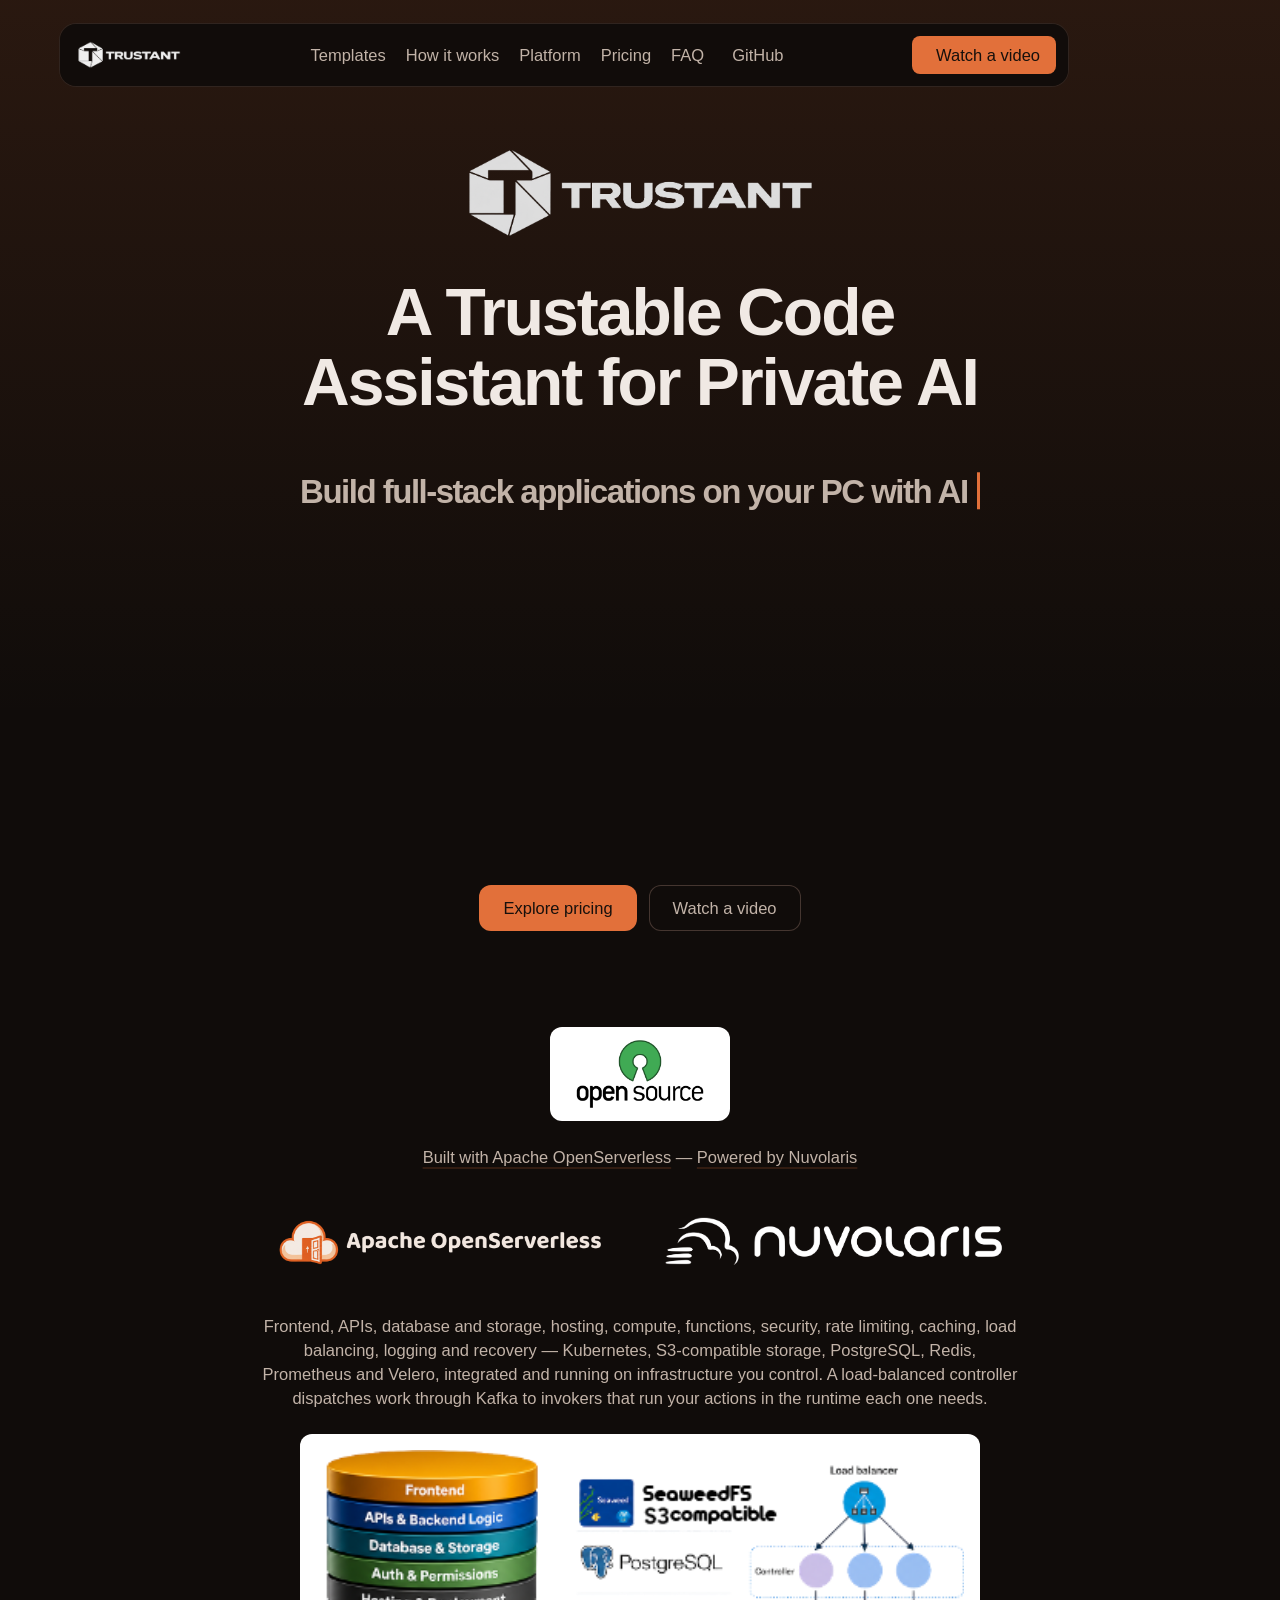
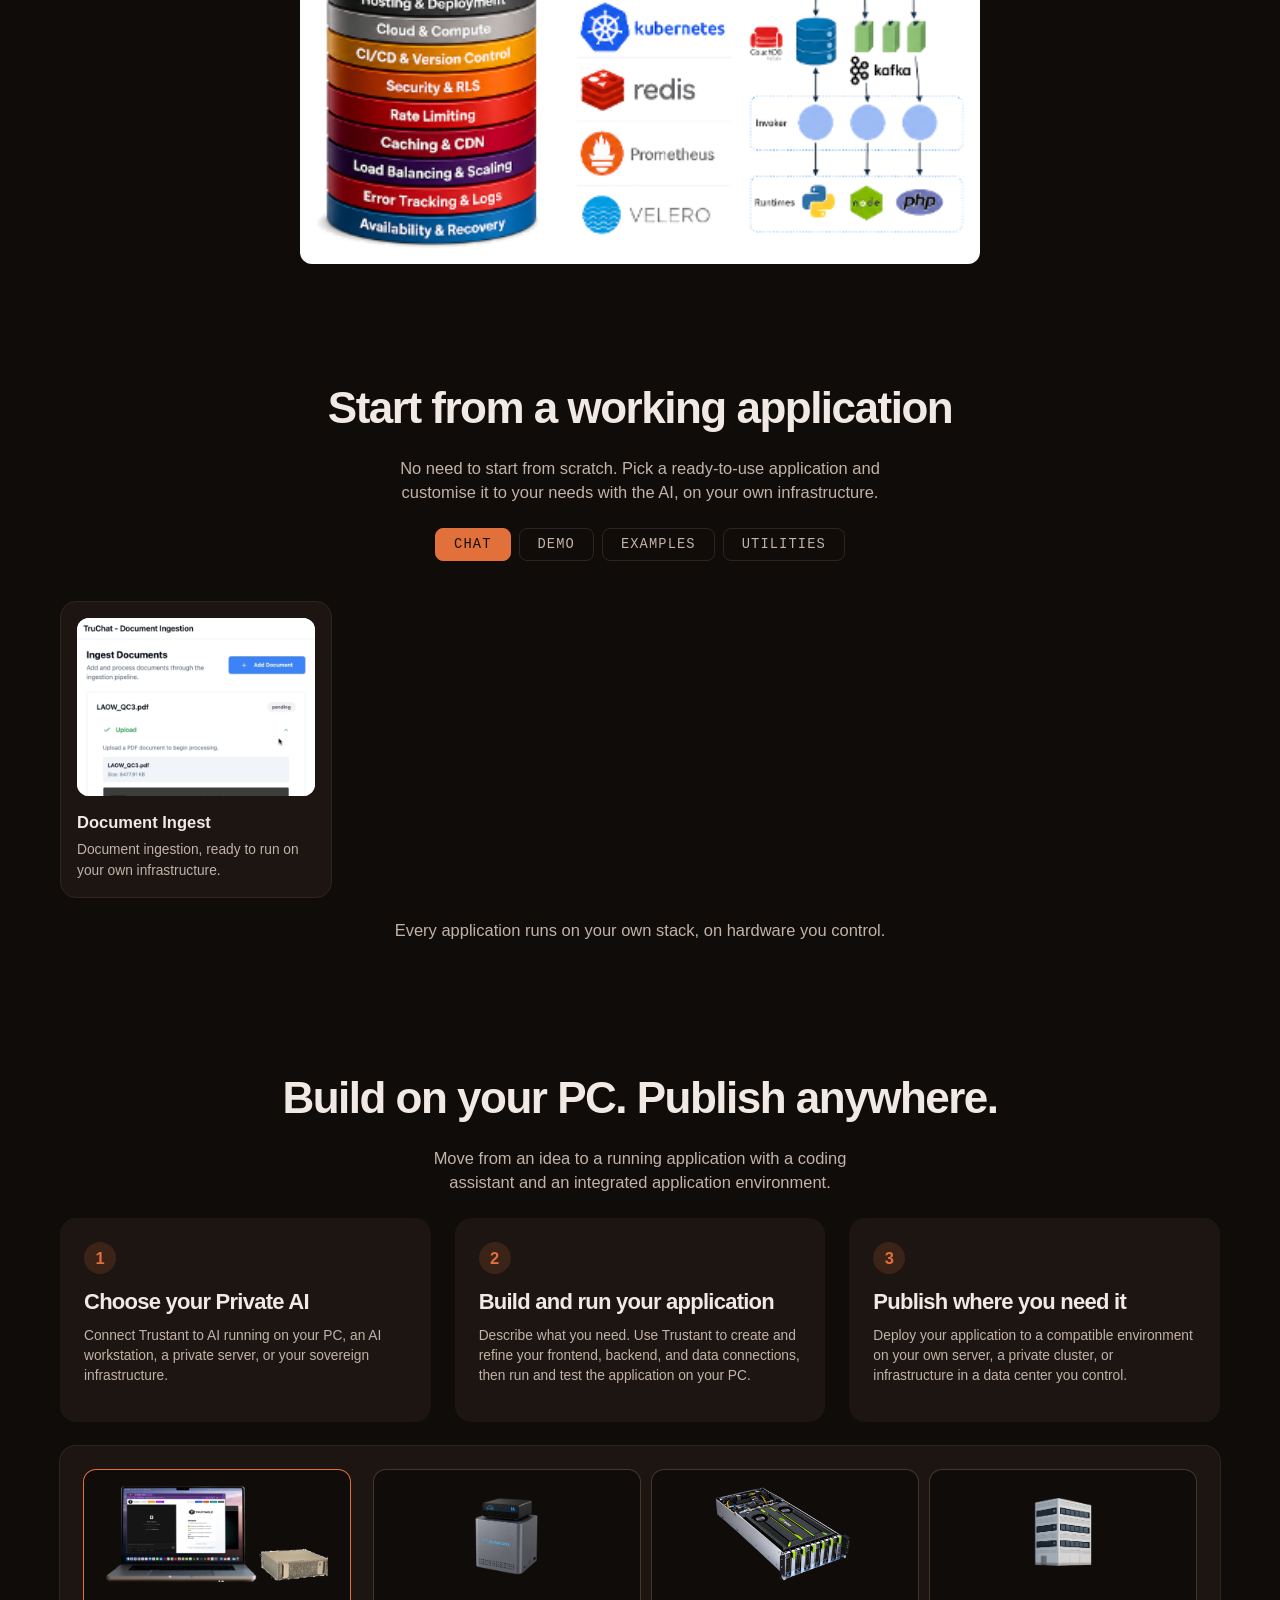
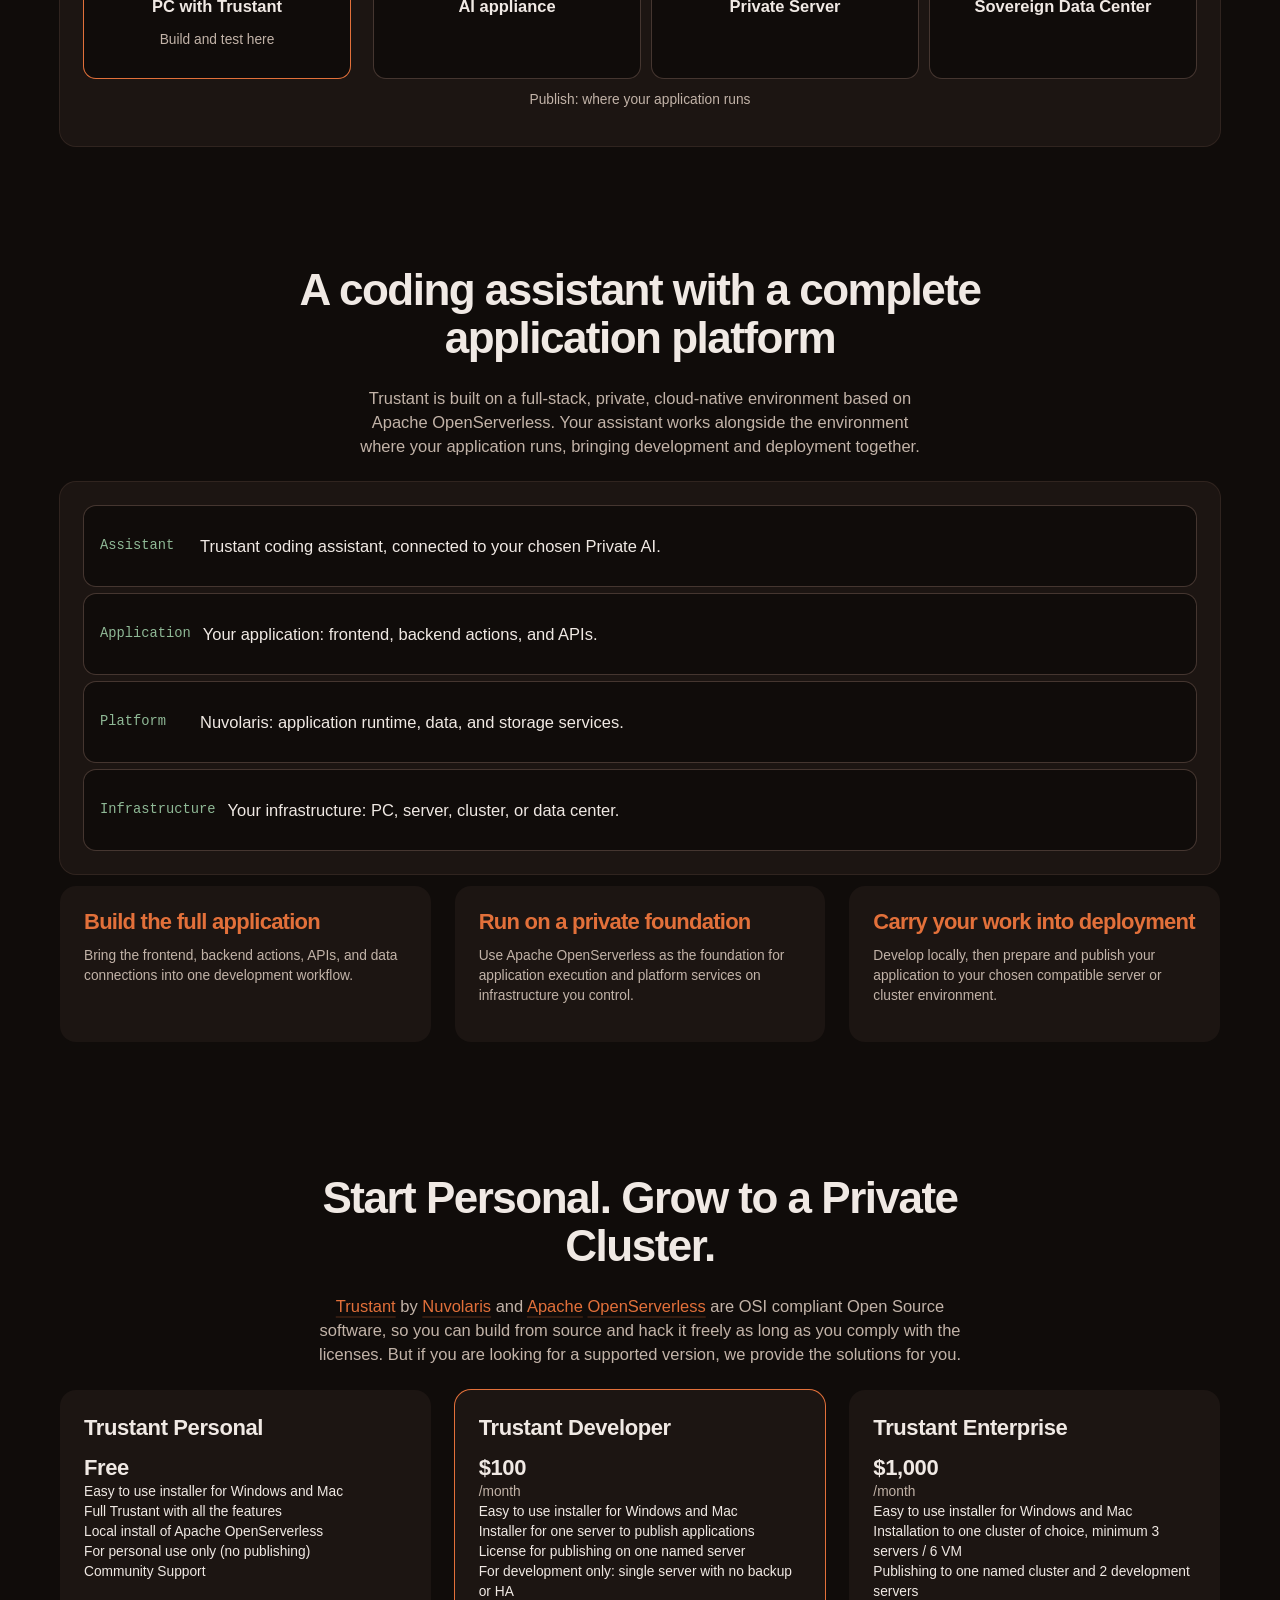
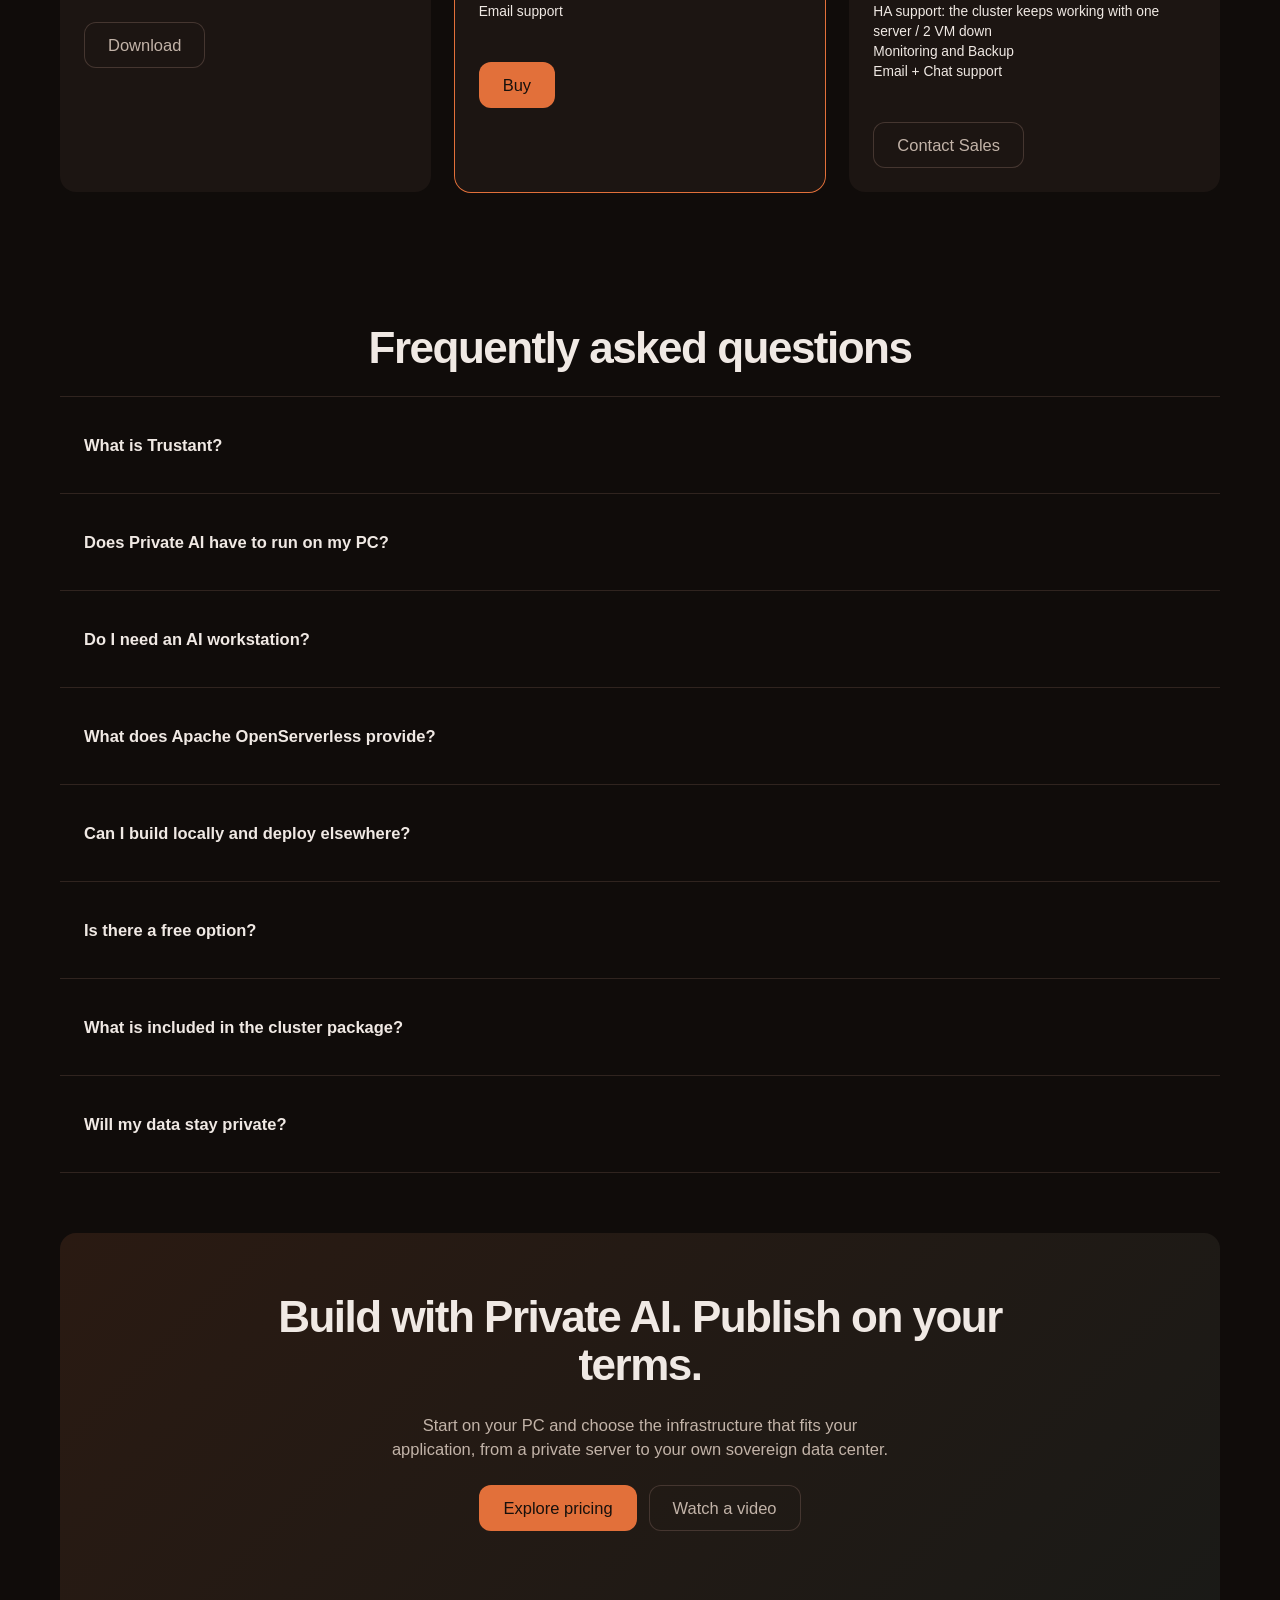
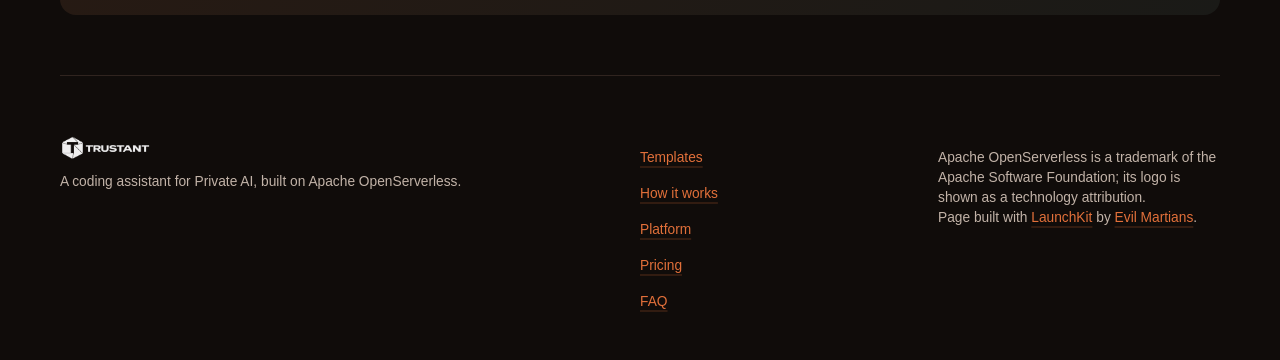
==== commit 7032959d: "new pricing" ====
--- a/index1.html
+++ b/index1.html
@@ -24,8 +24,8 @@
   <meta name="twitter:image" content="images/logo-trustant.png" />
 
   <!-- Favicon and icons -->
+  <link rel="icon" href="images/favicon/icon.svg" type="image/svg+xml" />
   <link rel="icon" href="images/favicon/favicon.ico" sizes="32x32" />
-  <link rel="icon" href="images/favicon/icon.svg" type="image/svg+xml" />
   <link rel="apple-touch-icon" href="images/favicon/apple-touch-icon.png" />
 
   <!-- Preload fonts (hosted locally; no remote font services) -->
@@ -143,6 +143,8 @@
         </div>
 
         <div class="tech-foundation">
+          <img class="opensource-logo" src="images/opensource.png" width="512" height="256" loading="lazy"
+            alt="Open Source" />
           <p class="paragraph m secondary tech-foundation-lead">
             <a href="https://openserverless.apache.org" target="_blank" rel="noopener">Built with Apache
               OpenServerless</a> — <a href="https://nuvolaris.io" target="_blank" rel="noopener">Powered by
@@ -437,8 +439,7 @@
           </div>
           <div class="stack-layer">
             <span class="layer-label">Platform</span>
-            <img src="images/apache-openserverless.png" width="24" height="24" loading="lazy" alt="" />
-            <p class="paragraph m">Apache OpenServerless: application runtime, data, and storage services.</p>
+            <p class="paragraph m">Nuvolaris: application runtime, data, and storage services.</p>
           </div>
           <div class="stack-layer">
             <span class="layer-label">Infrastructure</span>
@@ -476,59 +477,25 @@
         </div>
       </section>
 
-      <!-- 6. Applications you can build -->
-      <section>
-        <div class="heading centered">
-          <h2 class="no-top-margin">Build tools for the work that stays private</h2>
-          <p class="paragraph m secondary balanced">
-            Turn your own workflows into applications, using your chosen Private AI and application infrastructure.
-          </p>
-        </div>
-        <div class="cards-with-icons-container">
-          <div class="card-with-icon horizontal">
-            <div class="fa-solid fa-table-columns icon xl color-accent" aria-hidden="true"></div>
-            <div class="feature-heading">
-              <p class="paragraph m bold">Internal business tools</p>
-              <p class="paragraph m secondary">
-                Build customer management tools, project dashboards, and operational workflows for your team.
-              </p>
-            </div>
-          </div>
-          <div class="card-with-icon horizontal">
-            <div class="fa-regular fa-file-lines icon xl color-accent" aria-hidden="true"></div>
-            <div class="feature-heading">
-              <p class="paragraph m bold">Document applications</p>
-              <p class="paragraph m secondary">
-                Create applications around internal documents and knowledge, with data access managed in your
-                environment.
-              </p>
-            </div>
-          </div>
-          <div class="card-with-icon horizontal">
-            <div class="fa-solid fa-gears icon xl color-accent" aria-hidden="true"></div>
-            <div class="feature-heading">
-              <p class="paragraph m bold">APIs and automation</p>
-              <p class="paragraph m secondary">
-                Connect systems, expose application services, and automate repetitive work on your private stack.
-              </p>
-            </div>
-          </div>
-        </div>
-      </section>
-
       <!-- 7. Pricing -->
       <section id="pricing">
         <div class="heading centered">
-          <h2 class="no-top-margin">Start self-hosted. Grow to a private cluster.</h2>
-          <p class="paragraph m secondary balanced">Choose the Trustant setup that fits your infrastructure.</p>
+          <h2 class="no-top-margin">Start Personal. Grow to a Private Cluster.</h2>
+          <p class="paragraph m secondary balanced">
+            <a href="https://github.com/trustant/trustant" target="_blank" rel="noopener">Trustant</a> by
+            <a href="https://nuvolaris.io" target="_blank" rel="noopener">Nuvolaris</a> and
+            <a href="https://apache.org" target="_blank" rel="noopener">Apache</a>
+            <a href="https://openserverless.apache.org" target="_blank" rel="noopener">OpenServerless</a> are OSI
+            compliant Open Source software, so you can build from source and hack it freely as long as you comply
+            with the licenses. But if you are looking for a supported version, we provide the solutions for you.
+          </p>
         </div>
         <div class="grid columns-3 gap-l">
 
           <div class="feature-card justified-vertically">
             <div>
               <div class="feature-heading">
-                <p class="paragraph l bold no-top-margin">Open Source</p>
-                <p class="paragraph s secondary">Install and manage your own open-source environment.</p>
+                <p class="paragraph l bold no-top-margin">Trustant Personal</p>
                 <div class="price-line">
                   <div class="paragraph l bold">Free</div>
                 </div>
@@ -536,99 +503,110 @@
               <div class="feature-list">
                 <div class="feature-item paragraph s">
                   <div class="fa-regular fa-square-check icon m" aria-hidden="true"></div>
-                  <div>Trustant OpenSource</div>
-                </div>
-                <div class="feature-item paragraph s">
-                  <div class="fa-regular fa-square-check icon m" aria-hidden="true"></div>
-                  <div>Apache OpenServerless</div>
-                </div>
-                <div class="feature-item paragraph s">
-                  <div class="fa-regular fa-square-check icon m" aria-hidden="true"></div>
-                  <div>Self-hosted installation</div>
+                  <div>Easy to use installer for Windows and Mac</div>
+                </div>
+                <div class="feature-item paragraph s">
+                  <div class="fa-regular fa-square-check icon m" aria-hidden="true"></div>
+                  <div>Full Trustant with all the features</div>
+                </div>
+                <div class="feature-item paragraph s">
+                  <div class="fa-regular fa-square-check icon m" aria-hidden="true"></div>
+                  <div>Local install of Apache OpenServerless</div>
+                </div>
+                <div class="feature-item paragraph s">
+                  <div class="fa-regular fa-square-check icon m" aria-hidden="true"></div>
+                  <div>For personal use only (no publishing)</div>
+                </div>
+                <div class="feature-item paragraph s">
+                  <div class="fa-regular fa-square-check icon m" aria-hidden="true"></div>
+                  <div>Community Support</div>
                 </div>
               </div>
             </div>
             <div class="margin-top-l">
-              <!-- TODO before publication: replace with the confirmed installation documentation URL. -->
-              <span class="button tertiary full-width unavailable" aria-disabled="true"
-                role="link">View installation guide</span>
-              <small class="paragraph s tertiary pending-note">Link coming soon.</small>
+              <button type="button" class="button tertiary full-width" data-open-dialog="download-dialog">
+                Download
+              </button>
             </div>
           </div>
 
           <div class="feature-card justified-vertically highlighted">
             <div>
               <div class="feature-heading">
-                <p class="paragraph l bold no-top-margin">Desktop + Server</p>
-                <p class="paragraph s secondary">Build on your desktop and deploy to one private server.</p>
+                <p class="paragraph l bold no-top-margin">Trustant Developer</p>
                 <div class="price-line">
-                  <div class="paragraph l bold">$1,000</div>
+                  <div class="paragraph l bold">$100</div>
+                  <div class="paragraph s secondary">/month</div>
                 </div>
               </div>
               <div class="feature-list">
                 <div class="feature-item paragraph s">
                   <div class="fa-regular fa-square-check icon m" aria-hidden="true"></div>
-                  <div>Trustant Desktop</div>
-                </div>
-                <div class="feature-item paragraph s">
-                  <div class="fa-regular fa-square-check icon m" aria-hidden="true"></div>
-                  <div>Trustant Server</div>
-                </div>
-                <div class="feature-item paragraph s">
-                  <div class="fa-regular fa-square-check icon m" aria-hidden="true"></div>
-                  <div>1 server</div>
+                  <div>Easy to use installer for Windows and Mac</div>
+                </div>
+                <div class="feature-item paragraph s">
+                  <div class="fa-regular fa-square-check icon m" aria-hidden="true"></div>
+                  <div>Installer for one server to publish applications</div>
+                </div>
+                <div class="feature-item paragraph s">
+                  <div class="fa-regular fa-square-check icon m" aria-hidden="true"></div>
+                  <div>License for publishing on one named server</div>
+                </div>
+                <div class="feature-item paragraph s">
+                  <div class="fa-regular fa-square-check icon m" aria-hidden="true"></div>
+                  <div>For development only: single server with no backup or HA</div>
+                </div>
+                <div class="feature-item paragraph s">
+                  <div class="fa-regular fa-square-check icon m" aria-hidden="true"></div>
+                  <div>Email support</div>
                 </div>
               </div>
             </div>
             <div class="margin-top-l">
-              <!-- TODO before publication: replace with the confirmed sales destination. -->
-              <span class="button primary full-width unavailable" aria-disabled="true"
-                role="link">Contact us about Server</span>
-              <small class="paragraph s tertiary pending-note">Link coming soon.</small>
+              <button type="button" class="button primary full-width" data-open-dialog="buy-dialog">Buy</button>
             </div>
           </div>
 
           <div class="feature-card justified-vertically">
             <div>
               <div class="feature-heading">
-                <p class="paragraph l bold no-top-margin">Desktop + Cluster</p>
-                <p class="paragraph s secondary">Run a resilient private deployment across three servers.</p>
+                <p class="paragraph l bold no-top-margin">Trustant Enterprise</p>
                 <div class="price-line">
-                  <div class="paragraph l bold">$10,000</div>
+                  <div class="paragraph l bold">$1,000</div>
+                  <div class="paragraph s secondary">/month</div>
                 </div>
               </div>
               <div class="feature-list">
                 <div class="feature-item paragraph s">
                   <div class="fa-regular fa-square-check icon m" aria-hidden="true"></div>
-                  <div>Trustant Desktop</div>
-                </div>
-                <div class="feature-item paragraph s">
-                  <div class="fa-regular fa-square-check icon m" aria-hidden="true"></div>
-                  <div>Trustant Cluster</div>
-                </div>
-                <div class="feature-item paragraph s">
-                  <div class="fa-regular fa-square-check icon m" aria-hidden="true"></div>
-                  <div>3 servers</div>
-                </div>
-                <div class="feature-item paragraph s">
-                  <div class="fa-regular fa-square-check icon m" aria-hidden="true"></div>
-                  <div>6 virtual machines</div>
-                </div>
-                <div class="feature-item paragraph s">
-                  <div class="fa-regular fa-square-check icon m" aria-hidden="true"></div>
-                  <div>Self-healing</div>
-                </div>
-                <div class="feature-item paragraph s">
-                  <div class="fa-regular fa-square-check icon m" aria-hidden="true"></div>
-                  <div>Backups included</div>
+                  <div>Easy to use installer for Windows and Mac</div>
+                </div>
+                <div class="feature-item paragraph s">
+                  <div class="fa-regular fa-square-check icon m" aria-hidden="true"></div>
+                  <div>Installation to one cluster of choice, minimum 3 servers / 6 VM</div>
+                </div>
+                <div class="feature-item paragraph s">
+                  <div class="fa-regular fa-square-check icon m" aria-hidden="true"></div>
+                  <div>Publishing to one named cluster and 2 development servers</div>
+                </div>
+                <div class="feature-item paragraph s">
+                  <div class="fa-regular fa-square-check icon m" aria-hidden="true"></div>
+                  <div>HA support: the cluster keeps working with one server / 2 VM down</div>
+                </div>
+                <div class="feature-item paragraph s">
+                  <div class="fa-regular fa-square-check icon m" aria-hidden="true"></div>
+                  <div>Monitoring and Backup</div>
+                </div>
+                <div class="feature-item paragraph s">
+                  <div class="fa-regular fa-square-check icon m" aria-hidden="true"></div>
+                  <div>Email + Chat support</div>
                 </div>
               </div>
             </div>
             <div class="margin-top-l">
-              <!-- TODO before publication: replace with the confirmed sales destination. -->
-              <span class="button tertiary full-width unavailable" aria-disabled="true"
-                role="link">Contact us about Cluster</span>
-              <small class="paragraph s tertiary pending-note">Link coming soon.</small>
+              <button type="button" class="button tertiary full-width" data-open-dialog="contact-dialog">
+                Contact Sales
+              </button>
             </div>
           </div>
 
@@ -784,6 +762,76 @@
           </p>
         </video>
       </dialog>
+
+      <!-- Download: the installer chooser is hosted elsewhere, so it is framed
+           rather than reimplemented here. -->
+      <dialog class="panel-dialog is-wide" id="download-dialog" aria-label="Download Trustant Personal">
+        <button type="button" class="panel-dialog-close" data-close-dialog aria-label="Close">
+          <span class="fa-solid fa-xmark icon m" aria-hidden="true"></span>
+        </button>
+        <iframe class="panel-dialog-frame" data-src="https://landing.nuvolaris.org/api/my/v1/download"
+          title="Download Trustant Personal" loading="lazy"></iframe>
+      </dialog>
+
+      <!-- Buy: collects details, then stops. Payment is not wired up yet, and
+           the button says so rather than pretending to charge anyone. -->
+      <dialog class="panel-dialog" id="buy-dialog" aria-labelledby="buy-dialog-title">
+        <button type="button" class="panel-dialog-close" data-close-dialog aria-label="Close">
+          <span class="fa-solid fa-xmark icon m" aria-hidden="true"></span>
+        </button>
+        <div class="panel-dialog-body">
+          <h2 class="panel-dialog-title" id="buy-dialog-title">Trustant Developer</h2>
+          <p class="paragraph s secondary">$100/month. Tell us where to send your licence.</p>
+          <form data-buy-form>
+            <label class="panel-field">
+              <span class="panel-label">Name</span>
+              <input class="panel-input" type="text" name="name" autocomplete="name" required />
+            </label>
+            <label class="panel-field">
+              <span class="panel-label">Work email</span>
+              <input class="panel-input" type="email" name="email" autocomplete="email" required />
+            </label>
+            <label class="panel-field">
+              <span class="panel-label">Company</span>
+              <input class="panel-input" type="text" name="company" autocomplete="organization" />
+            </label>
+            <button type="submit" class="button primary full-width margin-top-l">Continue to payment</button>
+          </form>
+        </div>
+      </dialog>
+
+      <!-- Contact Sales: the same shape, for the Enterprise package. -->
+      <dialog class="panel-dialog" id="contact-dialog" aria-labelledby="contact-dialog-title">
+        <button type="button" class="panel-dialog-close" data-close-dialog aria-label="Close">
+          <span class="fa-solid fa-xmark icon m" aria-hidden="true"></span>
+        </button>
+        <div class="panel-dialog-body">
+          <h2 class="panel-dialog-title" id="contact-dialog-title">Contact Sales</h2>
+          <p class="paragraph s secondary">
+            Trustant Enterprise, $1,000/month. Tell us about your deployment and we will get back to you.
+          </p>
+          <form data-contact-form>
+            <label class="panel-field">
+              <span class="panel-label">Name</span>
+              <input class="panel-input" type="text" name="name" autocomplete="name" required />
+            </label>
+            <label class="panel-field">
+              <span class="panel-label">Work email</span>
+              <input class="panel-input" type="email" name="email" autocomplete="email" required />
+            </label>
+            <label class="panel-field">
+              <span class="panel-label">Company</span>
+              <input class="panel-input" type="text" name="company" autocomplete="organization" />
+            </label>
+            <label class="panel-field">
+              <span class="panel-label">What are you planning to deploy?</span>
+              <textarea class="panel-input" name="message" rows="3"></textarea>
+            </label>
+            <button type="submit" class="button primary full-width margin-top-l">Send</button>
+          </form>
+        </div>
+      </dialog>
+
     </main>
 
     <!-- 10. Footer -->
--- a/css/trustant.css
+++ b/css/trustant.css
@@ -20,6 +20,8 @@
   --color-background: #100c0a;
   --color-background-blur: #100c0aeb;
   --color-surface: #1c1512;
+  /* One step lighter, for hovered panels and buttons. */
+  --color-surface-hover: #241b17;
 
   --color-text-primary: #f0e9e4;
   --color-text-secondary: #c2b3a8;
@@ -370,17 +372,17 @@
 
 /* ---------- Typewriter motto ---------- */
 
-/* The typewriter sits one level below the H1, at the template's own h2 scale.
-   Kept as tokens so the size and the height reserved for it cannot drift
-   apart.
+/* The typewriter sits below the H1 at three quarters of the template's h2
+   scale. Kept as tokens so the size and the height reserved for it cannot
+   drift apart.
 
    Declared on .motto rather than :root: this file loads after mobile.css, so
    a :root declaration would resolve the tokens against the desktop scale and
    defeat that file's own smaller overrides. Scoped here, each viewport picks
-   up the h2 size it is meant to have. */
+   up the size it is meant to have. */
 .motto {
-  --motto-font-size: var(--font-size-xl);
-  --motto-line-height: var(--line-height-h2);
+  --motto-font-size: calc(var(--font-size-xl) * 0.75);
+  --motto-line-height: calc(var(--line-height-h2) * 0.75);
 }
 
 /* A fixed minimum height so the buttons below never shift as lines type
@@ -390,10 +392,10 @@
   /* Held at h2 size, tracking the template's own type scale.
 
      The min-height reserves the tallest phrase so the buttons below never
-     shift as lines type, wrap and clear: three lines here and on tablet,
-     four on mobile. Each count was measured against the real phrases at the
-     real size rather than estimated. */
-  min-height: calc(3 * var(--motto-line-height));
+     shift as lines type, wrap and clear: two lines here and on tablet, three
+     on mobile. Each count was measured against the real phrases at the real
+     size rather than estimated. */
+  min-height: calc(2 * var(--motto-line-height));
   display: flex;
   align-items: center;
   justify-content: center;
@@ -454,7 +456,7 @@
 
 @media (max-width: 767px) {
   .motto {
-    min-height: calc(4 * var(--motto-line-height));
+    min-height: calc(3 * var(--motto-line-height));
   }
 }
 
@@ -550,7 +552,7 @@
   padding: 0;
   border: 1px solid var(--color-border-level-2);
   border-radius: 16px;
-  background: var(--color-surface-level-1);
+  background: var(--color-surface);
   overflow: visible;
 }
 
@@ -582,13 +584,13 @@
   padding: 0;
   border: 1px solid var(--color-border-level-2);
   border-radius: 50%;
-  background: var(--color-surface-level-1);
+  background: var(--color-surface);
   color: var(--color-text-primary);
   cursor: pointer;
 }
 
 .video-dialog-close:hover {
-  background: var(--color-surface-level-2, var(--color-surface-level-1));
+  background: var(--color-surface-hover);
 }
 
 .video-dialog-close:focus-visible {
@@ -643,8 +645,79 @@
 
 /* ---------- Templates ---------- */
 
+/* The tab strip is hidden until the script confirms it works, so a no-JS page
+   shows the plain stacked groups rather than dead buttons. */
+.template-tabs {
+  display: none;
+  flex-wrap: wrap;
+  gap: 8px;
+  justify-content: center;
+  margin-bottom: 32px;
+}
+
+.template-tabs.is-active {
+  display: flex;
+}
+
+.template-tab {
+  appearance: none;
+  padding: 8px 18px;
+  border: 1px solid var(--color-border-level-2);
+  border-radius: var(--radius-s);
+  background: none;
+  color: var(--color-text-secondary);
+  font-family: var(--font-mono);
+  font-size: var(--font-size-s);
+  letter-spacing: 0.08em;
+  text-transform: uppercase;
+  cursor: pointer;
+  transition: color 0.2s ease, background-color 0.2s ease, border-color 0.2s ease;
+}
+
+.template-tab:hover {
+  color: var(--color-text-primary);
+}
+
+.template-tab[aria-selected="true"] {
+  border-color: var(--color-accent);
+  background: var(--color-accent);
+  color: #17100c;
+}
+
+.template-tab:focus-visible {
+  outline: 2px solid var(--color-accent);
+  outline-offset: 2px;
+}
+
 .template-group + .template-group {
   margin-top: 40px;
+}
+
+/* Inactive panels are hidden with a class rather than the `hidden` attribute.
+   Either way the panel is out of the layout, but toggling a class lets the
+   browser re-evaluate the lazy images the moment the panel is shown; with
+   `hidden` set in markup the deferred fetch never restarted and the panel
+   stayed blank. */
+.template-group.is-hidden {
+  display: none;
+}
+
+/* With tabs running, the strip names the group, so its heading would repeat
+   it — and the panels no longer stack, so they need no separating margin. */
+.template-tabs.is-active ~ .template-group {
+  margin-top: 0;
+}
+
+.template-tabs.is-active ~ .template-group .template-group-title {
+  position: absolute;
+  width: 1px;
+  height: 1px;
+  margin: -1px;
+  padding: 0;
+  overflow: hidden;
+  clip-path: inset(50%);
+  white-space: nowrap;
+  border: 0;
 }
 
 .template-group-title {
@@ -673,7 +746,7 @@
   padding: 16px;
   border: 1px solid var(--color-border-level-2);
   border-radius: var(--radius-l);
-  background: var(--color-surface-level-1);
+  background: var(--color-surface);
   text-decoration: none;
   color: inherit;
   transition: border-color 0.2s ease, background-color 0.2s ease;
@@ -681,7 +754,7 @@
 
 .template-card a:hover {
   border-color: var(--color-accent);
-  background: var(--color-surface-level-2, var(--color-surface-level-1));
+  background: var(--color-surface-hover);
 }
 
 .template-card a:focus-visible {
@@ -723,3 +796,131 @@
   line-height: var(--line-height-body-s, 1.5);
   color: var(--color-text-secondary);
 }
+
+/* ---------- Open Source mark ---------- */
+
+/* The OSI logo is black artwork on white, so on this ground it needs its own
+   light plate rather than an invert: inverting would turn the green keyhole
+   magenta. */
+.opensource-logo {
+  display: block;
+  width: min(100%, 180px);
+  height: auto;
+  margin-bottom: 8px;
+  padding: 10px 16px;
+  border-radius: var(--radius-m, 8px);
+  background: #fff;
+}
+
+/* ---------- Pricing panels ---------- */
+
+.panel-dialog {
+  width: min(92vw, 480px);
+  padding: 0;
+  border: 1px solid var(--color-border-level-2);
+  border-radius: 16px;
+  background: var(--color-surface);
+  color: var(--color-text-primary);
+  overflow: visible;
+}
+
+/* The download chooser is a framed page, so it needs room to breathe. */
+.panel-dialog.is-wide {
+  width: min(92vw, 860px);
+}
+
+.panel-dialog[open] {
+  margin: auto;
+}
+
+.panel-dialog::backdrop {
+  background: rgb(0 0 0 / 70%);
+}
+
+.panel-dialog-body {
+  padding: 32px;
+}
+
+.panel-dialog-title {
+  margin: 0 0 8px;
+  font-size: var(--font-size-l);
+  line-height: 1.2;
+}
+
+.panel-dialog-frame {
+  display: block;
+  width: 100%;
+  height: min(70vh, 560px);
+  border: 0;
+  border-radius: 15px;
+  background: #fff;
+}
+
+.panel-dialog-close {
+  position: absolute;
+  top: -14px;
+  right: -14px;
+  display: flex;
+  align-items: center;
+  justify-content: center;
+  width: 40px;
+  height: 40px;
+  padding: 0;
+  border: 1px solid var(--color-border-level-2);
+  border-radius: 50%;
+  background: var(--color-surface);
+  color: var(--color-text-primary);
+  cursor: pointer;
+}
+
+.panel-dialog-close:hover {
+  background: var(--color-surface-hover);
+}
+
+.panel-dialog-close:focus-visible {
+  outline: 2px solid var(--color-accent);
+  outline-offset: 2px;
+}
+
+.panel-field {
+  display: block;
+  margin-top: 16px;
+}
+
+.panel-label {
+  display: block;
+  margin-bottom: 6px;
+  font-size: var(--font-size-s);
+  color: var(--color-text-secondary);
+}
+
+.panel-input {
+  box-sizing: border-box;
+  width: 100%;
+  padding: 10px 12px;
+  border: 1px solid var(--color-border-level-2);
+  border-radius: 8px;
+  background: var(--color-background);
+  color: var(--color-text-primary);
+  font-family: inherit;
+  /* 16px keeps iOS from zooming the field on focus. */
+  font-size: 16px;
+  resize: vertical;
+}
+
+.panel-input:focus-visible {
+  outline: 2px solid var(--color-accent);
+  outline-offset: 2px;
+}
+
+/* On a phone the corner button would sit off-screen, so bring it inside. */
+@media (max-width: 767px) {
+  .panel-dialog-close {
+    top: 8px;
+    right: 8px;
+  }
+
+  .panel-dialog-body {
+    padding: 24px;
+  }
+}
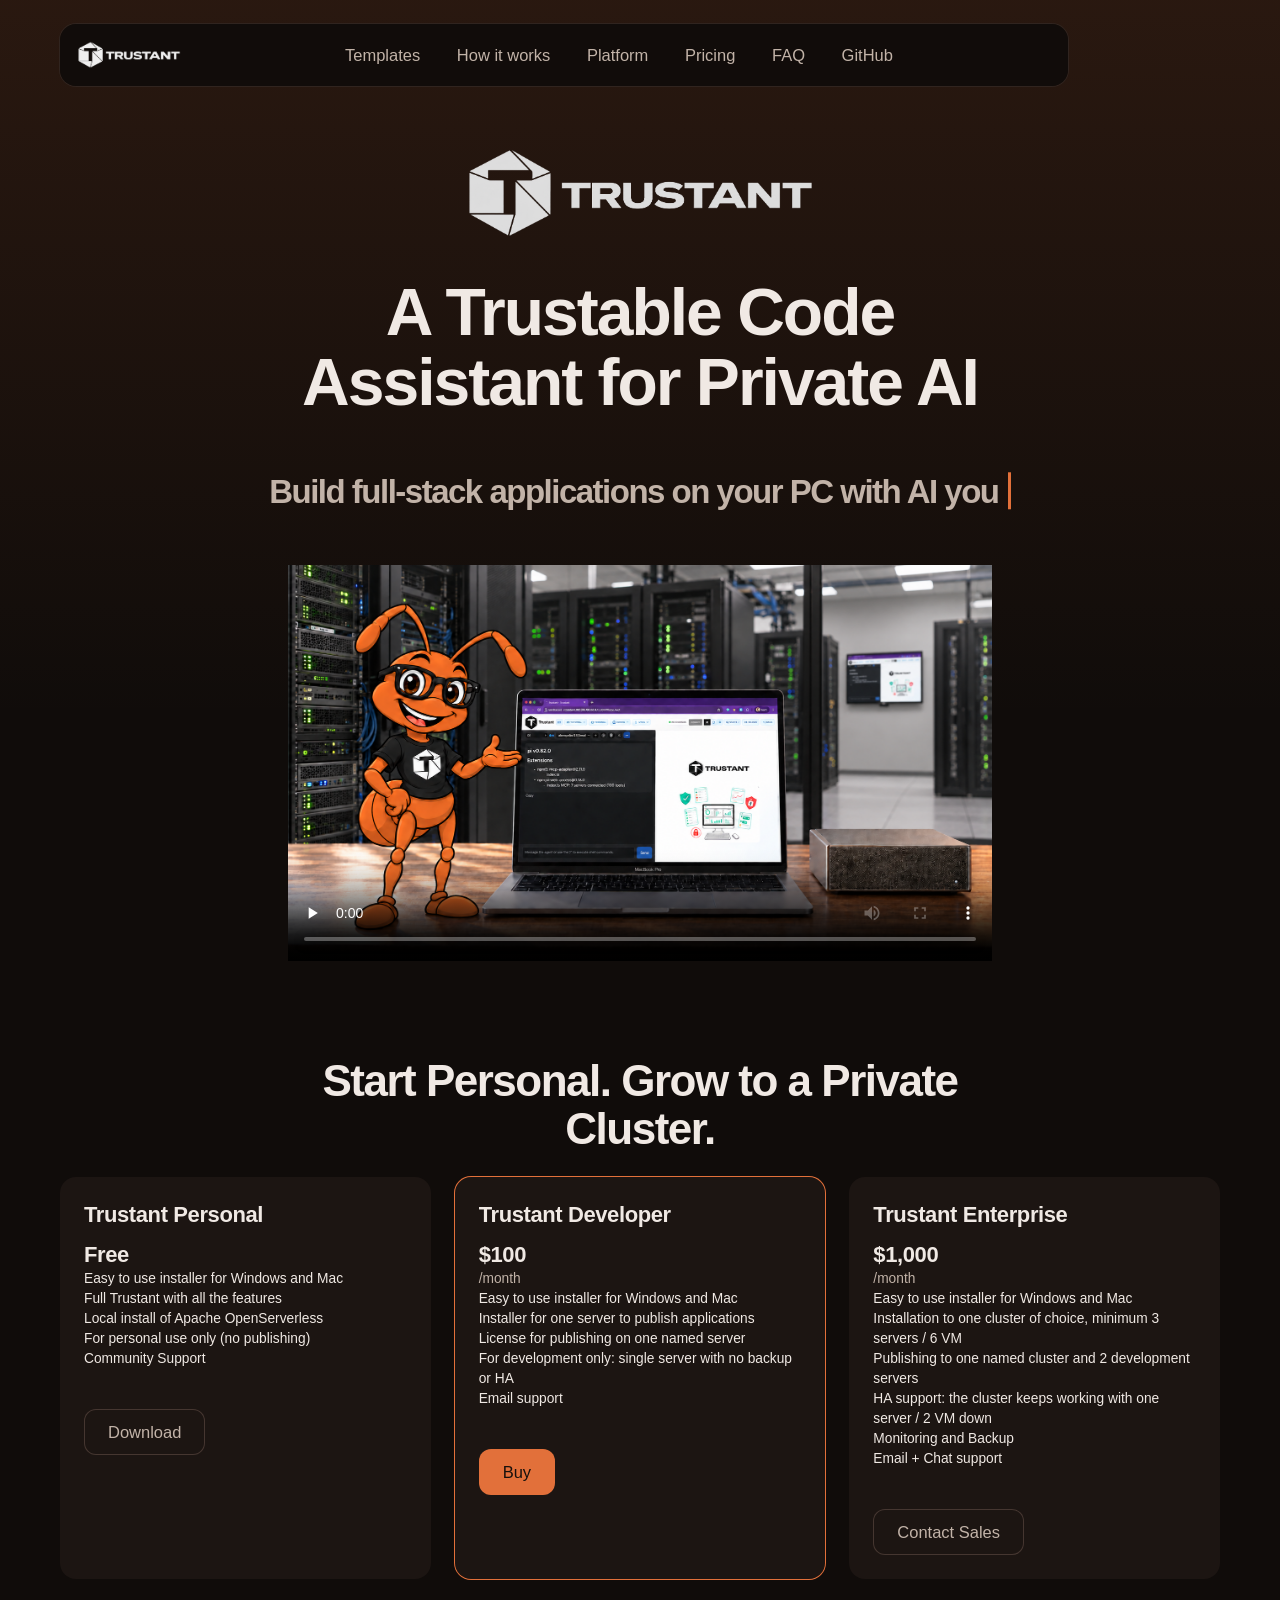
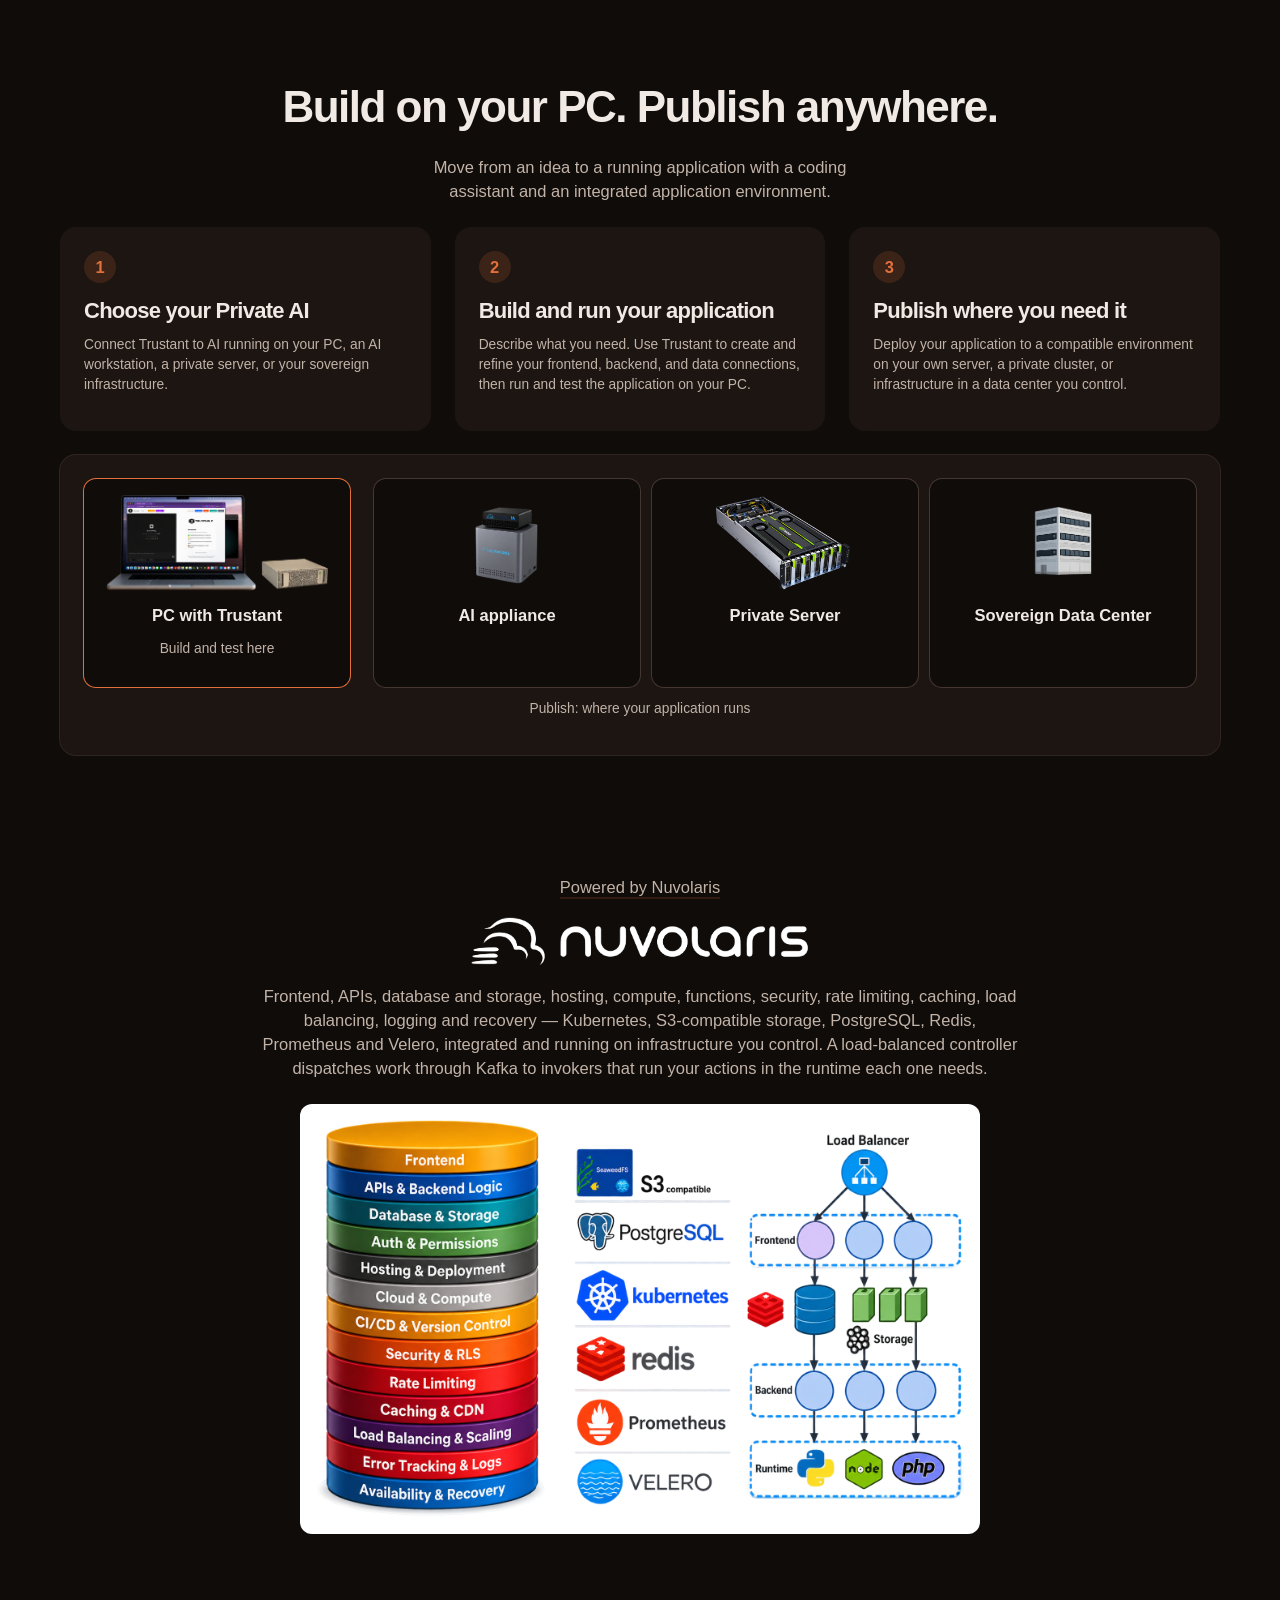
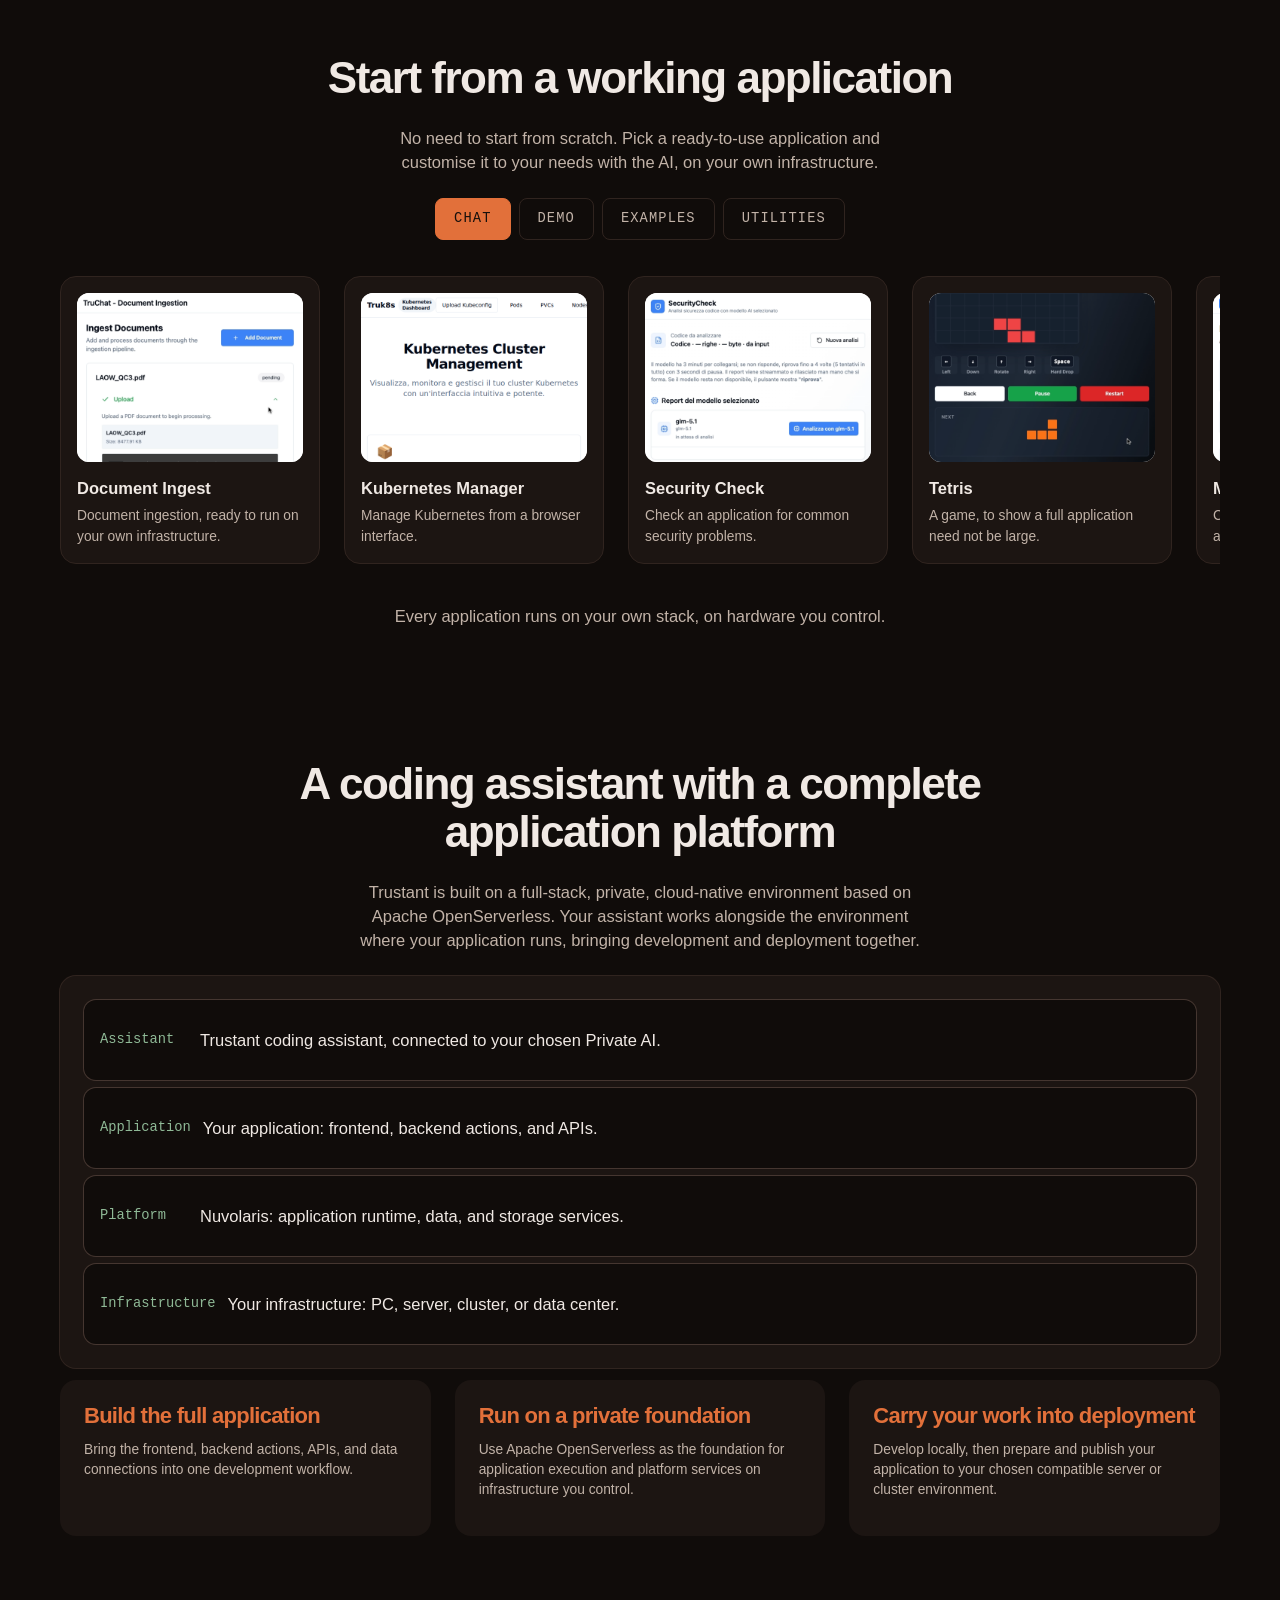
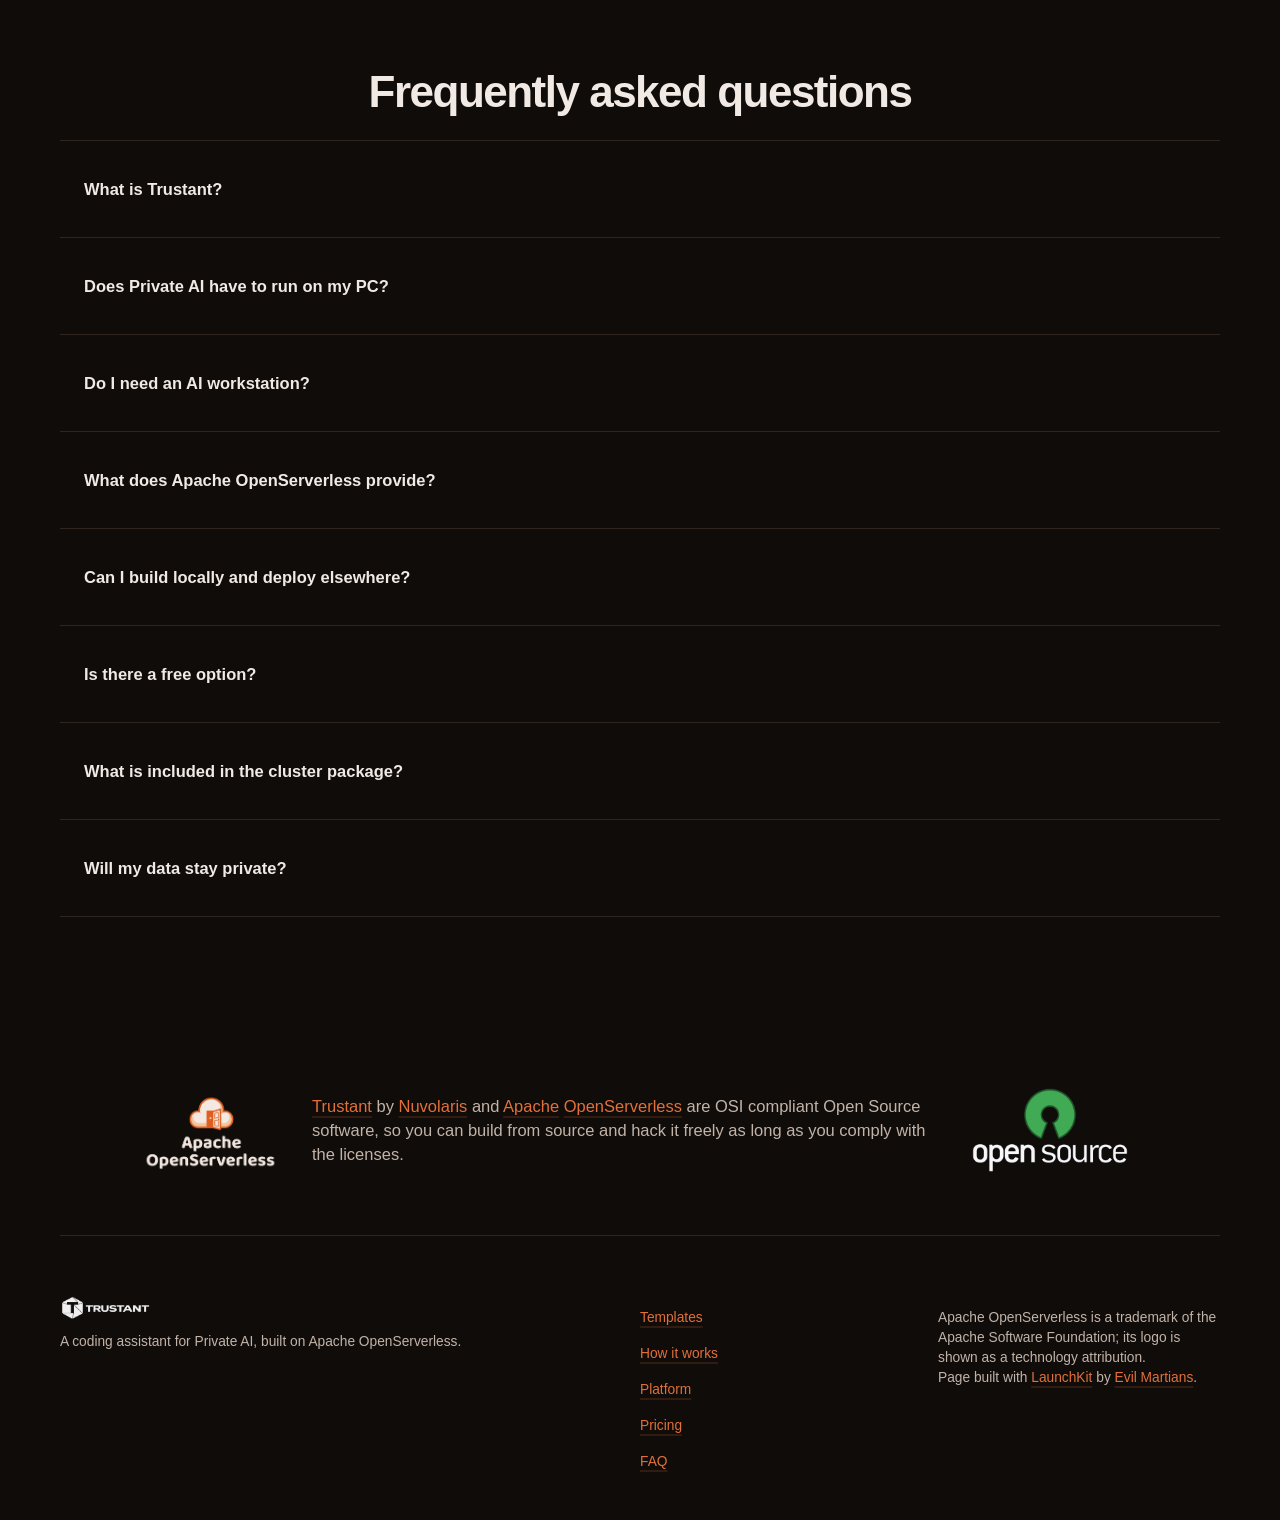
==== commit 7948f935: "reorder" ====
--- a/index1.html
+++ b/index1.html
@@ -96,16 +96,8 @@
           rel="noopener">
           <span class="fa-brands fa-github icon s" aria-hidden="true"></span> GitHub
         </a>
-        <div class="button-group stacked margin-top-l mobile-only">
-          <button type="button" class="button primary" data-video-open>
-            <span class="fa-solid fa-play icon s" aria-hidden="true"></span> Watch a video
-          </button>
-        </div>
       </nav>
       <div class="button-group">
-        <button type="button" class="button primary compact hide-on-mobile nav-watch" data-video-open>
-          <span class="fa-solid fa-play icon s" aria-hidden="true"></span> Watch a video
-        </button>
         <button class="button ghost compact nav-hamburger" data-mobile-toggle aria-label="Show menu"
           aria-expanded="false" aria-controls="site-nav">
           <span class="fa-solid fa-bars icon m" aria-hidden="true"></span>
@@ -131,37 +123,236 @@
             </ul>
           </div>
           <figure class="hero-anim">
-            <video class="hero-anim-video" src="video/truustant-anim.mp4" width="300" height="130" autoplay loop muted
-              playsinline preload="auto"
-              aria-label="Trustant building an application from a written description."></video>
+            <video class="hero-anim-video" width="1672" height="941" controls playsinline preload="none"
+              poster="images/splash.png" src="https://videos.nuvolaris.download/simple-intro.mp4">
+              <p class="paragraph s">
+                Your browser does not support embedded video.
+                <a href="https://videos.nuvolaris.download/simple-intro.mp4">Open the video directly</a>.
+              </p>
+            </video>
           </figure>
-
-          <div class="button-group margin-paragraph centered">
-            <a href="#pricing" class="button primary">Explore pricing</a>
-            <button type="button" class="button tertiary" data-video-open>Watch a video</button>
-          </div>
-        </div>
-
+        </div>
+
+      </section>
+
+      <!-- 3. Pricing -->
+      <section id="pricing">
+        <div class="heading centered">
+          <h2 class="no-top-margin">Start Personal. Grow to a Private Cluster.</h2>
+        </div>
+        <div class="grid columns-3 gap-l">
+
+          <div class="feature-card justified-vertically">
+            <div>
+              <div class="feature-heading">
+                <p class="paragraph l bold no-top-margin">Trustant Personal</p>
+                <div class="price-line">
+                  <div class="paragraph l bold">Free</div>
+                </div>
+              </div>
+              <div class="feature-list">
+                <div class="feature-item paragraph s">
+                  <div class="fa-regular fa-square-check icon m" aria-hidden="true"></div>
+                  <div>Easy to use installer for Windows and Mac</div>
+                </div>
+                <div class="feature-item paragraph s">
+                  <div class="fa-regular fa-square-check icon m" aria-hidden="true"></div>
+                  <div>Full Trustant with all the features</div>
+                </div>
+                <div class="feature-item paragraph s">
+                  <div class="fa-regular fa-square-check icon m" aria-hidden="true"></div>
+                  <div>Local install of Apache OpenServerless</div>
+                </div>
+                <div class="feature-item paragraph s">
+                  <div class="fa-regular fa-square-check icon m" aria-hidden="true"></div>
+                  <div>For personal use only (no publishing)</div>
+                </div>
+                <div class="feature-item paragraph s">
+                  <div class="fa-regular fa-square-check icon m" aria-hidden="true"></div>
+                  <div>Community Support</div>
+                </div>
+              </div>
+            </div>
+            <div class="margin-top-l">
+              <button type="button" class="button tertiary full-width" data-open-dialog="download-dialog">
+                Download
+              </button>
+            </div>
+          </div>
+
+          <div class="feature-card justified-vertically highlighted">
+            <div>
+              <div class="feature-heading">
+                <p class="paragraph l bold no-top-margin">Trustant Developer</p>
+                <div class="price-line">
+                  <div class="paragraph l bold">$100</div>
+                  <div class="paragraph s secondary">/month</div>
+                </div>
+              </div>
+              <div class="feature-list">
+                <div class="feature-item paragraph s">
+                  <div class="fa-regular fa-square-check icon m" aria-hidden="true"></div>
+                  <div>Easy to use installer for Windows and Mac</div>
+                </div>
+                <div class="feature-item paragraph s">
+                  <div class="fa-regular fa-square-check icon m" aria-hidden="true"></div>
+                  <div>Installer for one server to publish applications</div>
+                </div>
+                <div class="feature-item paragraph s">
+                  <div class="fa-regular fa-square-check icon m" aria-hidden="true"></div>
+                  <div>License for publishing on one named server</div>
+                </div>
+                <div class="feature-item paragraph s">
+                  <div class="fa-regular fa-square-check icon m" aria-hidden="true"></div>
+                  <div>For development only: single server with no backup or HA</div>
+                </div>
+                <div class="feature-item paragraph s">
+                  <div class="fa-regular fa-square-check icon m" aria-hidden="true"></div>
+                  <div>Email support</div>
+                </div>
+              </div>
+            </div>
+            <div class="margin-top-l">
+              <button type="button" class="button primary full-width" data-open-dialog="buy-dialog">Buy</button>
+            </div>
+          </div>
+
+          <div class="feature-card justified-vertically">
+            <div>
+              <div class="feature-heading">
+                <p class="paragraph l bold no-top-margin">Trustant Enterprise</p>
+                <div class="price-line">
+                  <div class="paragraph l bold">$1,000</div>
+                  <div class="paragraph s secondary">/month</div>
+                </div>
+              </div>
+              <div class="feature-list">
+                <div class="feature-item paragraph s">
+                  <div class="fa-regular fa-square-check icon m" aria-hidden="true"></div>
+                  <div>Easy to use installer for Windows and Mac</div>
+                </div>
+                <div class="feature-item paragraph s">
+                  <div class="fa-regular fa-square-check icon m" aria-hidden="true"></div>
+                  <div>Installation to one cluster of choice, minimum 3 servers / 6 VM</div>
+                </div>
+                <div class="feature-item paragraph s">
+                  <div class="fa-regular fa-square-check icon m" aria-hidden="true"></div>
+                  <div>Publishing to one named cluster and 2 development servers</div>
+                </div>
+                <div class="feature-item paragraph s">
+                  <div class="fa-regular fa-square-check icon m" aria-hidden="true"></div>
+                  <div>HA support: the cluster keeps working with one server / 2 VM down</div>
+                </div>
+                <div class="feature-item paragraph s">
+                  <div class="fa-regular fa-square-check icon m" aria-hidden="true"></div>
+                  <div>Monitoring and Backup</div>
+                </div>
+                <div class="feature-item paragraph s">
+                  <div class="fa-regular fa-square-check icon m" aria-hidden="true"></div>
+                  <div>Email + Chat support</div>
+                </div>
+              </div>
+            </div>
+            <div class="margin-top-l">
+              <button type="button" class="button tertiary full-width" data-open-dialog="contact-dialog">
+                Contact Sales
+              </button>
+            </div>
+          </div>
+
+        </div>
+      </section>
+
+
+      <!-- 4. Build on your PC. Publish anywhere. -->
+      <section id="how-it-works">
+        <div class="heading centered">
+          <h2 class="no-top-margin">Build on your PC. Publish anywhere.</h2>
+          <p class="paragraph m secondary balanced">
+            Move from an idea to a running application with a coding assistant and an integrated application
+            environment.
+          </p>
+        </div>
+        <div class="grid columns-3 gap-l">
+          <div class="feature-card">
+            <div class="step-number" aria-hidden="true">1</div>
+            <div class="feature-heading">
+              <h3 class="no-top-margin">Choose your Private AI</h3>
+              <p class="paragraph s secondary">
+                Connect Trustant to AI running on your PC, an AI workstation, a private server, or your sovereign
+                infrastructure.
+              </p>
+            </div>
+          </div>
+          <div class="feature-card">
+            <div class="step-number" aria-hidden="true">2</div>
+            <div class="feature-heading">
+              <h3 class="no-top-margin">Build and run your application</h3>
+              <p class="paragraph s secondary">
+                Describe what you need. Use Trustant to create and refine your frontend, backend, and data
+                connections, then run and test the application on your PC.
+              </p>
+            </div>
+          </div>
+          <div class="feature-card">
+            <div class="step-number" aria-hidden="true">3</div>
+            <div class="feature-heading">
+              <h3 class="no-top-margin">Publish where you need it</h3>
+              <p class="paragraph s secondary">
+                Deploy your application to a compatible environment on your own server, a private cluster, or
+                infrastructure in a data center you control.
+              </p>
+            </div>
+          </div>
+        </div>
+
+        <!-- Flow graphic: where the application is published. -->
+        <div class="diagram margin-top-l">
+          <div class="flow-group">
+          <div class="flow-row">
+            <div class="flow-node accent">
+              <img class="flow-image" src="images/mac+spark.png" width="644" height="279" loading="lazy"
+                alt="A laptop running Trustant beside an AI workstation." />
+              <p class="paragraph m bold no-top-margin">PC with Trustant</p>
+              <p class="paragraph s tertiary">Build and test here</p>
+            </div>
+            <div class="flow-arrow" aria-hidden="true">
+              <span class="fa-solid fa-arrow-right icon m"></span>
+            </div>
+            <div class="flow-node">
+              <img class="flow-image" src="images/local-ai.png" width="782" height="974" loading="lazy"
+                alt="A compact AI appliance for a single desk." />
+              <p class="paragraph m bold no-top-margin">AI appliance</p>
+            </div>
+            <div class="flow-node">
+              <img class="flow-image" src="images/private-ai.png" width="502" height="334" loading="lazy"
+                alt="A rack-mounted GPU server." />
+              <p class="paragraph m bold no-top-margin">Private Server</p>
+            </div>
+            <div class="flow-node">
+              <img class="flow-image" src="images/sovereign-ai.png" width="378" height="450" loading="lazy"
+                alt="A data center building." />
+              <p class="paragraph m bold no-top-margin">Sovereign Data Center</p>
+            </div>
+          </div>
+          <p class="paragraph s tertiary text-centered">Publish: where your application runs</p>
+          </div>
+        </div>
+
+      </section>
+
+      <!-- 5. Powered by Nuvolaris -->
+      <section id="foundation">
         <div class="tech-foundation">
-          <img class="opensource-logo" src="images/opensource.png" width="512" height="256" loading="lazy"
-            alt="Open Source" />
+          <!-- 1. Powered by Nuvolaris, with the stack it provides. -->
           <p class="paragraph m secondary tech-foundation-lead">
-            <a href="https://openserverless.apache.org" target="_blank" rel="noopener">Built with Apache
-              OpenServerless</a> — <a href="https://nuvolaris.io" target="_blank" rel="noopener">Powered by
-              Nuvolaris</a>
+            <a href="https://nuvolaris.io" target="_blank" rel="noopener">Powered by Nuvolaris</a>
           </p>
-          <!-- The logos repeat the two links above, so they are decorative here:
-               announcing them again would read the same names twice over. -->
-          <div class="tech-foundation-logos" aria-hidden="true">
-            <a href="https://openserverless.apache.org" target="_blank" rel="noopener" class="tech-foundation-logo"
-              tabindex="-1">
-              <img src="images/apache-openserverless.png" width="2172" height="724" alt="" />
-            </a>
-            <a href="https://nuvolaris.io" target="_blank" rel="noopener" class="tech-foundation-logo"
-              tabindex="-1">
-              <img src="images/logo-nuvolaris.svg" width="2000" height="312" alt="" />
-            </a>
-          </div>
+          <a href="https://nuvolaris.io" target="_blank" rel="noopener" class="tech-foundation-logo"
+            aria-hidden="true" tabindex="-1">
+            <img src="images/logo-nuvolaris.svg" width="2000" height="312" alt="" />
+          </a>
+
           <p class="paragraph m secondary tech-foundation-text">
             Frontend, APIs, database and storage, hosting, compute, functions, security, rate limiting, caching,
             load balancing, logging and recovery — Kubernetes, S3-compatible storage, PostgreSQL, Redis,
@@ -174,7 +365,7 @@
         </div>
       </section>
 
-      <!-- 3. Templates -->
+      <!-- 6. Templates -->
       <section id="templates">
         <div class="heading centered">
           <h2 class="no-top-margin">Start from a working application</h2>
@@ -186,20 +377,17 @@
         <!-- Progressive tabs: the groups below are a plain stacked list
              until the script turns them into tabpanels, so the whole
              catalogue stays readable without JavaScript. -->
-        <div class="template-tabs" role="tablist" aria-label="Template groups">
-          <button class="template-tab" type="button" role="tab" id="tab-chat"
-            aria-controls="panel-chat" aria-selected="true">Chat</button>
-          <button class="template-tab" type="button" role="tab" id="tab-demo"
-            aria-controls="panel-demo" aria-selected="false">Demo</button>
-          <button class="template-tab" type="button" role="tab" id="tab-examples"
-            aria-controls="panel-examples" aria-selected="false">Examples</button>
-          <button class="template-tab" type="button" role="tab" id="tab-utilities"
-            aria-controls="panel-utilities" aria-selected="false">Utilities</button>
-        </div>
-        <div class="template-group" id="panel-chat" role="tabpanel" aria-labelledby="tab-chat">
-          <h3 class="template-group-title">Chat</h3>
-          <ul class="template-grid">
-            <li class="template-card">
+        <div class="template-tabs" aria-label="Jump to a template group">
+          <a class="template-tab" href="#group-chat">Chat</a>
+          <a class="template-tab" href="#group-demo">Demo</a>
+          <a class="template-tab" href="#group-examples">Examples</a>
+          <a class="template-tab" href="#group-utilities">Utilities</a>
+        </div>
+        <!-- One horizontal rail: every template in document order. The
+             first card of each group carries that group's id, so the
+             strip above can scroll the rail to it. -->
+        <ul class="template-rail" id="template-rail">
+          <li class="template-card" id="group-chat" data-group="chat">
               <a href="https://github.com/trustable-ai/truingest" target="_blank" rel="noopener">
                 <span class="template-shot">
                   <img src="images/templates/truingest.png" width="600" height="800" loading="lazy" alt="" />
@@ -207,13 +395,8 @@
                 <span class="template-name">Document Ingest</span>
                 <span class="template-note">Document ingestion, ready to run on your own infrastructure.</span>
               </a>
-            </li>
-          </ul>
-        </div>
-        <div class="template-group" id="panel-demo" role="tabpanel" aria-labelledby="tab-demo">
-          <h3 class="template-group-title">Demo</h3>
-          <ul class="template-grid">
-            <li class="template-card">
+          </li>
+          <li class="template-card" id="group-demo" data-group="demo">
               <a href="https://github.com/trustable-ai/truk8s" target="_blank" rel="noopener">
                 <span class="template-shot">
                   <img src="images/templates/truk8s.png" width="600" height="800" loading="lazy" alt="" />
@@ -221,8 +404,8 @@
                 <span class="template-name">Kubernetes Manager</span>
                 <span class="template-note">Manage Kubernetes from a browser interface.</span>
               </a>
-            </li>
-            <li class="template-card">
+          </li>
+          <li class="template-card">
               <a href="https://github.com/trustable-ai/securitycheck" target="_blank" rel="noopener">
                 <span class="template-shot">
                   <img src="images/templates/securitycheck.png" width="600" height="800" loading="lazy" alt="" />
@@ -230,8 +413,8 @@
                 <span class="template-name">Security Check</span>
                 <span class="template-note">Check an application for common security problems.</span>
               </a>
-            </li>
-            <li class="template-card">
+          </li>
+          <li class="template-card">
               <a href="https://github.com/trustable-ai/tetris" target="_blank" rel="noopener">
                 <span class="template-shot">
                   <img src="images/templates/tetris.png" width="600" height="800" loading="lazy" alt="" />
@@ -239,13 +422,8 @@
                 <span class="template-name">Tetris</span>
                 <span class="template-note">A game, to show a full application need not be large.</span>
               </a>
-            </li>
-          </ul>
-        </div>
-        <div class="template-group" id="panel-examples" role="tabpanel" aria-labelledby="tab-examples">
-          <h3 class="template-group-title">Examples</h3>
-          <ul class="template-grid">
-            <li class="template-card">
+          </li>
+          <li class="template-card" id="group-examples" data-group="examples">
               <a href="https://github.com/trustable-ai/minicrm" target="_blank" rel="noopener">
                 <span class="template-shot">
                   <img src="images/templates/minicrm.png" width="600" height="800" loading="lazy" alt="" />
@@ -253,8 +431,8 @@
                 <span class="template-name">Mini CRM</span>
                 <span class="template-note">Customers on one side, scheduled activities on the other.</span>
               </a>
-            </li>
-            <li class="template-card">
+          </li>
+          <li class="template-card">
               <a href="https://github.com/trustable-ai/projectdashboard" target="_blank" rel="noopener">
                 <span class="template-shot">
                   <img src="images/templates/projectdashboard.png" width="1670" height="1734" loading="lazy" alt="" />
@@ -262,8 +440,8 @@
                 <span class="template-name">Project Dashboard</span>
                 <span class="template-note">Track projects and what is due next.</span>
               </a>
-            </li>
-            <li class="template-card">
+          </li>
+          <li class="template-card">
               <a href="https://github.com/trustable-ai/appsuite" target="_blank" rel="noopener">
                 <span class="template-shot">
                   <img src="images/templates/appsuite.png" width="600" height="800" loading="lazy" alt="" />
@@ -271,8 +449,8 @@
                 <span class="template-name">App Suite</span>
                 <span class="template-note">A small suite of everyday productivity tools.</span>
               </a>
-            </li>
-            <li class="template-card">
+          </li>
+          <li class="template-card">
               <a href="https://github.com/trustable-ai/newsaggregator" target="_blank" rel="noopener">
                 <span class="template-shot">
                   <img src="images/templates/newsaggregator.png" width="600" height="800" loading="lazy" alt="" />
@@ -280,8 +458,8 @@
                 <span class="template-name">News Aggregator</span>
                 <span class="template-note">Collect and read feeds in one place.</span>
               </a>
-            </li>
-            <li class="template-card">
+          </li>
+          <li class="template-card">
               <a href="https://github.com/trustable-ai/apistatusmonitor" target="_blank" rel="noopener">
                 <span class="template-shot">
                   <img src="images/templates/apistatusmonitor.png" width="600" height="800" loading="lazy" alt="" />
@@ -289,13 +467,8 @@
                 <span class="template-name">API Status Monitor</span>
                 <span class="template-note">Watch the APIs you depend on.</span>
               </a>
-            </li>
-          </ul>
-        </div>
-        <div class="template-group" id="panel-utilities" role="tabpanel" aria-labelledby="tab-utilities">
-          <h3 class="template-group-title">Utilities</h3>
-          <ul class="template-grid">
-            <li class="template-card">
+          </li>
+          <li class="template-card" id="group-utilities" data-group="utilities">
               <a href="https://github.com/trustable-ai/postgresqlconsole" target="_blank" rel="noopener">
                 <span class="template-shot">
                   <img src="images/templates/postgresqlconsole.png" width="600" height="800" loading="lazy" alt="" />
@@ -303,8 +476,8 @@
                 <span class="template-name">PostgreSQL Console</span>
                 <span class="template-note">Query a PostgreSQL database from the browser.</span>
               </a>
-            </li>
-            <li class="template-card">
+          </li>
+          <li class="template-card">
               <a href="https://github.com/trustable-ai/redisconsole" target="_blank" rel="noopener">
                 <span class="template-shot">
                   <img src="images/templates/redisconsole.png" width="600" height="800" loading="lazy" alt="" />
@@ -312,8 +485,8 @@
                 <span class="template-name">REDIS Console</span>
                 <span class="template-note">Inspect and edit Redis keys.</span>
               </a>
-            </li>
-            <li class="template-card">
+          </li>
+          <li class="template-card">
               <a href="https://github.com/trustable-ai/jsonformatter" target="_blank" rel="noopener">
                 <span class="template-shot">
                   <img src="images/templates/jsonformatter.png" width="600" height="800" loading="lazy" alt="" />
@@ -321,8 +494,8 @@
                 <span class="template-name">JSON Formatter</span>
                 <span class="template-note">Format and inspect JSON documents.</span>
               </a>
-            </li>
-            <li class="template-card">
+          </li>
+          <li class="template-card">
               <a href="https://github.com/trustable-ai/urlmetadata" target="_blank" rel="noopener">
                 <span class="template-shot">
                   <img src="images/templates/urlmetadata.png" width="600" height="800" loading="lazy" alt="" />
@@ -330,93 +503,14 @@
                 <span class="template-name">URL Metadata</span>
                 <span class="template-note">Read the metadata behind a URL.</span>
               </a>
-            </li>
-          </ul>
-        </div>
-
+          </li>
+        </ul>
         <p class="paragraph m secondary text-centered">
           Every application runs on your own stack, on hardware you control.
         </p>
       </section>
 
-      <!-- 4. Build on your PC. Publish anywhere. -->
-      <section id="how-it-works">
-        <div class="heading centered">
-          <h2 class="no-top-margin">Build on your PC. Publish anywhere.</h2>
-          <p class="paragraph m secondary balanced">
-            Move from an idea to a running application with a coding assistant and an integrated application
-            environment.
-          </p>
-        </div>
-        <div class="grid columns-3 gap-l">
-          <div class="feature-card">
-            <div class="step-number" aria-hidden="true">1</div>
-            <div class="feature-heading">
-              <h3 class="no-top-margin">Choose your Private AI</h3>
-              <p class="paragraph s secondary">
-                Connect Trustant to AI running on your PC, an AI workstation, a private server, or your sovereign
-                infrastructure.
-              </p>
-            </div>
-          </div>
-          <div class="feature-card">
-            <div class="step-number" aria-hidden="true">2</div>
-            <div class="feature-heading">
-              <h3 class="no-top-margin">Build and run your application</h3>
-              <p class="paragraph s secondary">
-                Describe what you need. Use Trustant to create and refine your frontend, backend, and data
-                connections, then run and test the application on your PC.
-              </p>
-            </div>
-          </div>
-          <div class="feature-card">
-            <div class="step-number" aria-hidden="true">3</div>
-            <div class="feature-heading">
-              <h3 class="no-top-margin">Publish where you need it</h3>
-              <p class="paragraph s secondary">
-                Deploy your application to a compatible environment on your own server, a private cluster, or
-                infrastructure in a data center you control.
-              </p>
-            </div>
-          </div>
-        </div>
-
-        <!-- Flow graphic: where the application is published. -->
-        <div class="diagram margin-top-l">
-          <div class="flow-group">
-          <div class="flow-row">
-            <div class="flow-node accent">
-              <img class="flow-image" src="images/mac+spark.png" width="644" height="279" loading="lazy"
-                alt="A laptop running Trustant beside an AI workstation." />
-              <p class="paragraph m bold no-top-margin">PC with Trustant</p>
-              <p class="paragraph s tertiary">Build and test here</p>
-            </div>
-            <div class="flow-arrow" aria-hidden="true">
-              <span class="fa-solid fa-arrow-right icon m"></span>
-            </div>
-            <div class="flow-node">
-              <img class="flow-image" src="images/local-ai.png" width="782" height="974" loading="lazy"
-                alt="A compact AI appliance for a single desk." />
-              <p class="paragraph m bold no-top-margin">AI appliance</p>
-            </div>
-            <div class="flow-node">
-              <img class="flow-image" src="images/private-ai.png" width="502" height="334" loading="lazy"
-                alt="A rack-mounted GPU server." />
-              <p class="paragraph m bold no-top-margin">Private Server</p>
-            </div>
-            <div class="flow-node">
-              <img class="flow-image" src="images/sovereign-ai.png" width="378" height="450" loading="lazy"
-                alt="A data center building." />
-              <p class="paragraph m bold no-top-margin">Sovereign Data Center</p>
-            </div>
-          </div>
-          <p class="paragraph s tertiary text-centered">Publish: where your application runs</p>
-          </div>
-        </div>
-
-      </section>
-
-      <!-- 5. The platform behind the assistant -->
+      <!-- 7. The platform behind the assistant -->
       <section id="platform">
         <div class="heading centered">
           <h2 class="no-top-margin">A coding assistant with a complete application platform</h2>
@@ -474,142 +568,6 @@
               </p>
             </div>
           </div>
-        </div>
-      </section>
-
-      <!-- 7. Pricing -->
-      <section id="pricing">
-        <div class="heading centered">
-          <h2 class="no-top-margin">Start Personal. Grow to a Private Cluster.</h2>
-          <p class="paragraph m secondary balanced">
-            <a href="https://github.com/trustant/trustant" target="_blank" rel="noopener">Trustant</a> by
-            <a href="https://nuvolaris.io" target="_blank" rel="noopener">Nuvolaris</a> and
-            <a href="https://apache.org" target="_blank" rel="noopener">Apache</a>
-            <a href="https://openserverless.apache.org" target="_blank" rel="noopener">OpenServerless</a> are OSI
-            compliant Open Source software, so you can build from source and hack it freely as long as you comply
-            with the licenses. But if you are looking for a supported version, we provide the solutions for you.
-          </p>
-        </div>
-        <div class="grid columns-3 gap-l">
-
-          <div class="feature-card justified-vertically">
-            <div>
-              <div class="feature-heading">
-                <p class="paragraph l bold no-top-margin">Trustant Personal</p>
-                <div class="price-line">
-                  <div class="paragraph l bold">Free</div>
-                </div>
-              </div>
-              <div class="feature-list">
-                <div class="feature-item paragraph s">
-                  <div class="fa-regular fa-square-check icon m" aria-hidden="true"></div>
-                  <div>Easy to use installer for Windows and Mac</div>
-                </div>
-                <div class="feature-item paragraph s">
-                  <div class="fa-regular fa-square-check icon m" aria-hidden="true"></div>
-                  <div>Full Trustant with all the features</div>
-                </div>
-                <div class="feature-item paragraph s">
-                  <div class="fa-regular fa-square-check icon m" aria-hidden="true"></div>
-                  <div>Local install of Apache OpenServerless</div>
-                </div>
-                <div class="feature-item paragraph s">
-                  <div class="fa-regular fa-square-check icon m" aria-hidden="true"></div>
-                  <div>For personal use only (no publishing)</div>
-                </div>
-                <div class="feature-item paragraph s">
-                  <div class="fa-regular fa-square-check icon m" aria-hidden="true"></div>
-                  <div>Community Support</div>
-                </div>
-              </div>
-            </div>
-            <div class="margin-top-l">
-              <button type="button" class="button tertiary full-width" data-open-dialog="download-dialog">
-                Download
-              </button>
-            </div>
-          </div>
-
-          <div class="feature-card justified-vertically highlighted">
-            <div>
-              <div class="feature-heading">
-                <p class="paragraph l bold no-top-margin">Trustant Developer</p>
-                <div class="price-line">
-                  <div class="paragraph l bold">$100</div>
-                  <div class="paragraph s secondary">/month</div>
-                </div>
-              </div>
-              <div class="feature-list">
-                <div class="feature-item paragraph s">
-                  <div class="fa-regular fa-square-check icon m" aria-hidden="true"></div>
-                  <div>Easy to use installer for Windows and Mac</div>
-                </div>
-                <div class="feature-item paragraph s">
-                  <div class="fa-regular fa-square-check icon m" aria-hidden="true"></div>
-                  <div>Installer for one server to publish applications</div>
-                </div>
-                <div class="feature-item paragraph s">
-                  <div class="fa-regular fa-square-check icon m" aria-hidden="true"></div>
-                  <div>License for publishing on one named server</div>
-                </div>
-                <div class="feature-item paragraph s">
-                  <div class="fa-regular fa-square-check icon m" aria-hidden="true"></div>
-                  <div>For development only: single server with no backup or HA</div>
-                </div>
-                <div class="feature-item paragraph s">
-                  <div class="fa-regular fa-square-check icon m" aria-hidden="true"></div>
-                  <div>Email support</div>
-                </div>
-              </div>
-            </div>
-            <div class="margin-top-l">
-              <button type="button" class="button primary full-width" data-open-dialog="buy-dialog">Buy</button>
-            </div>
-          </div>
-
-          <div class="feature-card justified-vertically">
-            <div>
-              <div class="feature-heading">
-                <p class="paragraph l bold no-top-margin">Trustant Enterprise</p>
-                <div class="price-line">
-                  <div class="paragraph l bold">$1,000</div>
-                  <div class="paragraph s secondary">/month</div>
-                </div>
-              </div>
-              <div class="feature-list">
-                <div class="feature-item paragraph s">
-                  <div class="fa-regular fa-square-check icon m" aria-hidden="true"></div>
-                  <div>Easy to use installer for Windows and Mac</div>
-                </div>
-                <div class="feature-item paragraph s">
-                  <div class="fa-regular fa-square-check icon m" aria-hidden="true"></div>
-                  <div>Installation to one cluster of choice, minimum 3 servers / 6 VM</div>
-                </div>
-                <div class="feature-item paragraph s">
-                  <div class="fa-regular fa-square-check icon m" aria-hidden="true"></div>
-                  <div>Publishing to one named cluster and 2 development servers</div>
-                </div>
-                <div class="feature-item paragraph s">
-                  <div class="fa-regular fa-square-check icon m" aria-hidden="true"></div>
-                  <div>HA support: the cluster keeps working with one server / 2 VM down</div>
-                </div>
-                <div class="feature-item paragraph s">
-                  <div class="fa-regular fa-square-check icon m" aria-hidden="true"></div>
-                  <div>Monitoring and Backup</div>
-                </div>
-                <div class="feature-item paragraph s">
-                  <div class="fa-regular fa-square-check icon m" aria-hidden="true"></div>
-                  <div>Email + Chat support</div>
-                </div>
-              </div>
-            </div>
-            <div class="margin-top-l">
-              <button type="button" class="button tertiary full-width" data-open-dialog="contact-dialog">
-                Contact Sales
-              </button>
-            </div>
-          </div>
-
         </div>
       </section>
 
@@ -731,37 +689,29 @@
         </div>
       </section>
 
-      <!-- 9. Final call to action -->
-      <section class="promo-cta">
-        <div class="heading centered">
-          <h2 class="no-top-margin">Build with Private AI. Publish on your terms.</h2>
-          <p class="paragraph m secondary balanced">
-            Start on your PC and choose the infrastructure that fits your application, from a private server to your
-            own sovereign data center.
-          </p>
-          <div class="button-group margin-paragraph centered">
-            <a href="#pricing" class="button primary">Explore pricing</a>
-            <button type="button" class="button tertiary" data-video-open>Watch a video</button>
+      <!-- 9. Open source and Apache credits -->
+      <section id="credits">
+        <div class="tech-foundation">
+
+          <!-- The two marks flank the credit they belong to, on one row. -->
+          <div class="foundation-row">
+            <a href="https://openserverless.apache.org" target="_blank" rel="noopener"
+              class="foundation-mark" aria-hidden="true" tabindex="-1">
+              <img src="images/apache-openserverless.png" width="1189" height="674" loading="lazy" alt="" />
+            </a>
+            <p class="paragraph m secondary foundation-credit">
+              <a href="https://github.com/trustant/trustant" target="_blank" rel="noopener">Trustant</a> by
+              <a href="https://nuvolaris.io" target="_blank" rel="noopener">Nuvolaris</a> and
+              <a href="https://apache.org" target="_blank" rel="noopener">Apache</a>
+              <a href="https://openserverless.apache.org" target="_blank" rel="noopener">OpenServerless</a> are
+              OSI compliant Open Source software, so you can build from source and hack it freely as long as you
+              comply with the licenses.
+            </p>
+            <img class="opensource-logo" src="images/opensource.png" width="512" height="256" loading="lazy"
+              alt="Open Source" />
           </div>
         </div>
       </section>
-
-
-      <!-- The video plays in a modal rather than in the page. <dialog> brings
-           its own focus trap, Escape handling and inert backdrop, so the only
-           scripting needed is open/close and pausing on dismiss. -->
-      <dialog class="video-dialog" id="video-dialog" aria-label="Trustant introduction video">
-        <button type="button" class="video-dialog-close" data-video-close aria-label="Close video">
-          <span class="fa-solid fa-xmark icon m" aria-hidden="true"></span>
-        </button>
-        <video class="video-dialog-player" data-video-player controls playsinline preload="none" width="1920"
-          height="1080" poster="images/trusty-ant.png" src="https://videos.nuvolaris.download/simple-intro.mp4">
-          <p class="paragraph s">
-            Your browser does not support embedded video.
-            <a href="https://videos.nuvolaris.download/simple-intro.mp4">Open the video directly</a>.
-          </p>
-        </video>
-      </dialog>
 
       <!-- Download: the installer chooser is hosted elsewhere, so it is framed
            rather than reimplemented here. -->
--- a/css/trustant.css
+++ b/css/trustant.css
@@ -159,6 +159,11 @@
   text-align: center;
 }
 
+/* Each credit introduces its own logo, so each block needs air above it. */
+.stack-image + .foundation-row {
+  margin-top: 48px;
+}
+
 .tech-foundation-lead a {
   color: inherit;
 }
@@ -471,7 +476,7 @@
 .hero-anim {
   margin: 40px auto 0;
   /* Most of the content width, going full width on mobile. */
-  width: 70%;
+  width: 80%;
 }
 
 .hero-anim-video {
@@ -530,137 +535,22 @@
   visibility: hidden;
 }
 
-/* ---------- Video modal ---------- */
-
-/* A <button> in the nav so it is keyboard-operable and announced as a control
-   rather than a link to nowhere; styled to sit flush with the anchors. */
-.nav-link-button {
-  appearance: none;
-  border: 0;
-  background: none;
-  /* `font: inherit` alone leaves the button a line-height the anchors do not
-     have, making it a pixel taller and the bar with it. */
-  font-family: inherit;
-  font-size: var(--font-size-m);
-  line-height: var(--line-height-ui-m);
-  font-weight: var(--ui-button-font-weight);
-  cursor: pointer;
-}
-
-.video-dialog {
-  width: min(92vw, 1100px);
-  padding: 0;
-  border: 1px solid var(--color-border-level-2);
-  border-radius: 16px;
-  background: var(--color-surface);
-  overflow: visible;
-}
-
-/* The default <dialog> is pinned to the top of the viewport; centre it. */
-.video-dialog[open] {
-  margin: auto;
-}
-
-.video-dialog::backdrop {
-  background: rgb(0 0 0 / 70%);
-}
-
-.video-dialog-player {
-  display: block;
-  width: 100%;
-  height: auto;
-  border-radius: 15px;
-}
-
-.video-dialog-close {
-  position: absolute;
-  top: -14px;
-  right: -14px;
-  display: flex;
-  align-items: center;
-  justify-content: center;
-  width: 40px;
-  height: 40px;
-  padding: 0;
-  border: 1px solid var(--color-border-level-2);
-  border-radius: 50%;
-  background: var(--color-surface);
-  color: var(--color-text-primary);
-  cursor: pointer;
-}
-
-.video-dialog-close:hover {
-  background: var(--color-surface-hover);
-}
-
-.video-dialog-close:focus-visible {
-  outline: 2px solid var(--color-accent);
-  outline-offset: 2px;
-}
-
-/* On a phone the corner button would sit off-screen, so bring it inside. */
-@media (max-width: 767px) {
-  .video-dialog-close {
-    top: 8px;
-    right: 8px;
-  }
-}
-
-/* ---------- Header with seven items ---------- */
-
-/* "Watch a video" and GitHub take the bar past what 16px side padding on each
-   link allows at 1008px, so the links tighten and the bar is told not to wrap.
-   The mobile menu is a stacked column, where neither applies. */
-@media (min-width: 768px) {
-  .nav-menu {
-    display: flex;
-    align-items: center;
-    flex-wrap: nowrap;
-  }
-
-  .nav-menu .nav-link {
-    padding-left: 10px;
-    padding-right: 10px;
-    white-space: nowrap;
-  }
-}
-
-/* The GitHub link pairs an icon with its label. .nav-link is inline-block, so
-   without this the icon and the text stack onto separate lines and push the
-   whole bar taller. */
-.nav-link-icon {
-  display: inline-flex;
-  align-items: center;
-  gap: 8px;
-}
-
-/* The primary action is now the video, so its play icon needs the same
-   inline-flex treatment as the GitHub mark. */
-.button[data-video-open] {
-  display: inline-flex;
-  align-items: center;
-  justify-content: center;
-  gap: 8px;
-}
-
 /* ---------- Templates ---------- */
 
-/* The tab strip is hidden until the script confirms it works, so a no-JS page
-   shows the plain stacked groups rather than dead buttons. */
+/* In-page navigation over one continuous scroll: the links jump to a group
+   and mark whichever group is currently in view. They are plain anchors, so
+   they work with no JavaScript too. */
 .template-tabs {
-  display: none;
+  display: flex;
   flex-wrap: wrap;
   gap: 8px;
   justify-content: center;
-  margin-bottom: 32px;
-}
-
-.template-tabs.is-active {
-  display: flex;
+  margin-bottom: 24px;
 }
 
 .template-tab {
   appearance: none;
+  text-decoration: none;
   padding: 8px 18px;
   border: 1px solid var(--color-border-level-2);
   border-radius: var(--radius-s);
@@ -678,7 +568,7 @@
   color: var(--color-text-primary);
 }
 
-.template-tab[aria-selected="true"] {
+.template-tab.is-current {
   border-color: var(--color-accent);
   background: var(--color-accent);
   color: #17100c;
@@ -689,54 +579,45 @@
   outline-offset: 2px;
 }
 
-.template-group + .template-group {
-  margin-top: 40px;
-}
-
-/* Inactive panels are hidden with a class rather than the `hidden` attribute.
-   Either way the panel is out of the layout, but toggling a class lets the
-   browser re-evaluate the lazy images the moment the panel is shown; with
-   `hidden` set in markup the deferred fetch never restarted and the panel
-   stayed blank. */
-.template-group.is-hidden {
-  display: none;
-}
-
-/* With tabs running, the strip names the group, so its heading would repeat
-   it — and the panels no longer stack, so they need no separating margin. */
-.template-tabs.is-active ~ .template-group {
-  margin-top: 0;
-}
-
-.template-tabs.is-active ~ .template-group .template-group-title {
-  position: absolute;
-  width: 1px;
-  height: 1px;
-  margin: -1px;
-  padding: 0;
-  overflow: hidden;
-  clip-path: inset(50%);
-  white-space: nowrap;
-  border: 0;
-}
-
-.template-group-title {
-  margin: 0 0 16px;
-  font-family: var(--font-mono);
-  font-size: var(--font-size-s);
-  font-weight: 500;
-  letter-spacing: 0.14em;
-  text-transform: uppercase;
-  color: var(--color-accent-c, var(--color-text-secondary));
-}
-
-.template-grid {
-  display: grid;
-  grid-template-columns: repeat(auto-fill, minmax(232px, 1fr));
+/* One horizontal rail holding every template. It scrolls sideways, snaps to
+   each card, and the strip above scrolls it to a group's first card. */
+.template-rail {
+  display: flex;
   gap: 24px;
   margin: 0;
-  padding: 0;
+  padding: 4px 0 20px;
   list-style: none;
+  overflow-x: auto;
+  scroll-snap-type: x proximity;
+  scroll-padding-left: 4px;
+  /* The rail is its own scroll container, so a jump inside it must not drag
+     the page along with it. */
+  overscroll-behavior-x: contain;
+}
+
+.template-card {
+  flex: 0 0 260px;
+  scroll-snap-align: start;
+}
+
+/* A visible, restrained scrollbar: the rail must not look like it ends at the
+   viewport edge. */
+.template-rail::-webkit-scrollbar {
+  height: 8px;
+}
+
+.template-rail::-webkit-scrollbar-track {
+  border-radius: 4px;
+  background: var(--color-surface);
+}
+
+.template-rail::-webkit-scrollbar-thumb {
+  border-radius: 4px;
+  background: var(--color-border-level-3, #4a3a32);
+}
+
+.template-rail::-webkit-scrollbar-thumb:hover {
+  background: var(--color-accent);
 }
 
 .template-card a {
@@ -799,17 +680,10 @@
 
 /* ---------- Open Source mark ---------- */
 
-/* The OSI logo is black artwork on white, so on this ground it needs its own
-   light plate rather than an invert: inverting would turn the green keyhole
-   magenta. */
 .opensource-logo {
   display: block;
   width: min(100%, 180px);
   height: auto;
-  margin-bottom: 8px;
-  padding: 10px 16px;
-  border-radius: var(--radius-m, 8px);
-  background: #fff;
 }
 
 /* ---------- Pricing panels ---------- */
@@ -924,3 +798,72 @@
     padding: 24px;
   }
 }
+
+/* ---------- Foundation credit row ---------- */
+
+/* The credit text and the open-source mark share a row, so they read as one
+   statement rather than a caption under a badge. */
+.foundation-row {
+  display: flex;
+  align-items: center;
+  justify-content: center;
+  gap: 32px;
+  max-width: 1000px;
+  margin-bottom: 0;
+}
+
+/* The OpenServerless mark is near-square artwork, so it is held to a width
+   that keeps it optically level with the wider Open Source badge. */
+.foundation-mark {
+  flex: 0 0 auto;
+  width: 140px;
+}
+
+.foundation-mark img {
+  display: block;
+  width: 100%;
+  height: auto;
+}
+
+.foundation-credit {
+  flex: 1 1 auto;
+  margin: 0;
+  text-align: left;
+}
+
+.foundation-row .opensource-logo {
+  flex: 0 0 auto;
+  margin-bottom: 0;
+}
+
+/* Stacked on a phone, where side by side leaves the text too narrow. */
+@media (max-width: 767px) {
+  .foundation-row {
+    flex-direction: column;
+    gap: 20px;
+  }
+
+  .foundation-credit {
+    text-align: center;
+    order: 3;
+  }
+}
+
+/* ---------- Tighter joins around the hero ---------- */
+
+/* Every section carries 60px top and bottom padding, so neighbours stack to
+   120px of empty ground. The hero, pricing and the foundation credits read as
+   one run, so their shared joins are halved. */
+#top {
+  padding-bottom: 24px;
+}
+
+#pricing {
+  padding-top: 24px;
+  padding-bottom: 32px;
+}
+
+/* The credits open the section, so they need no extra lead-in of their own. */
+#foundation .tech-foundation {
+  margin-top: 0;
+}
